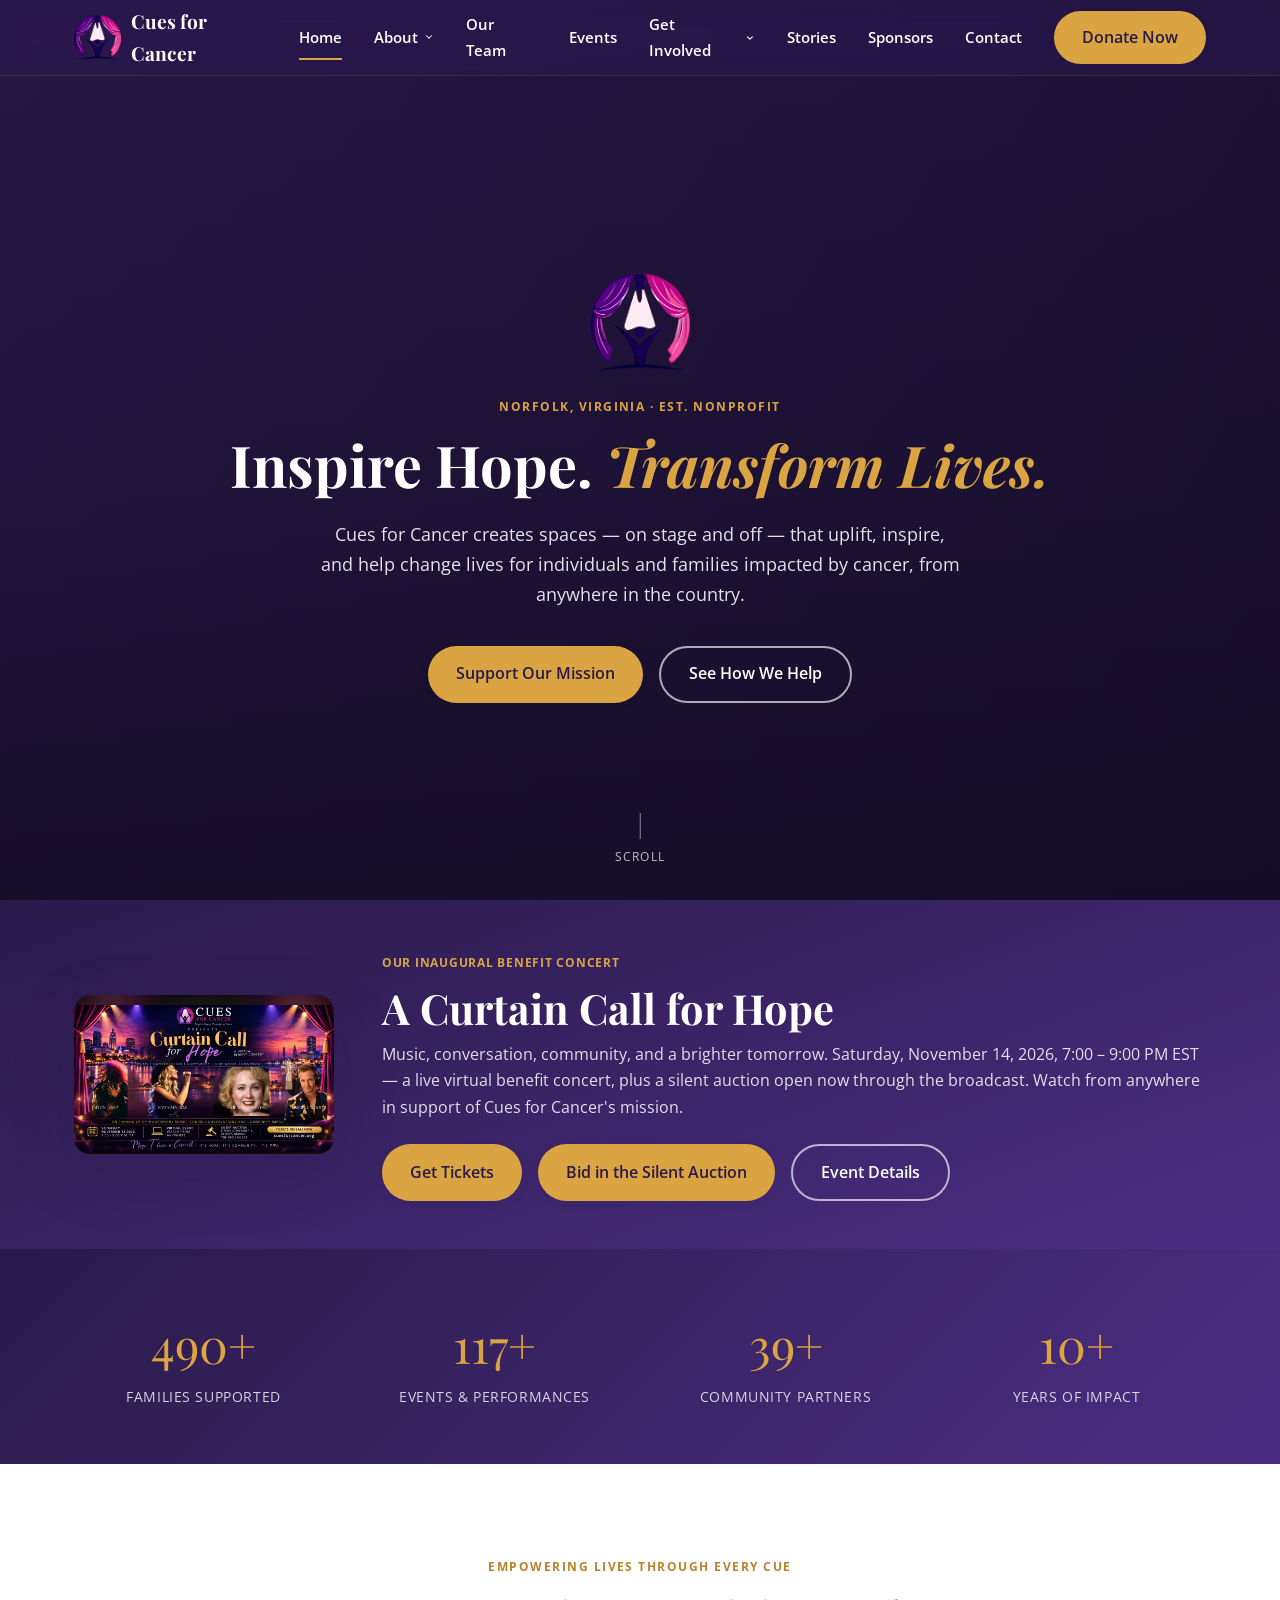
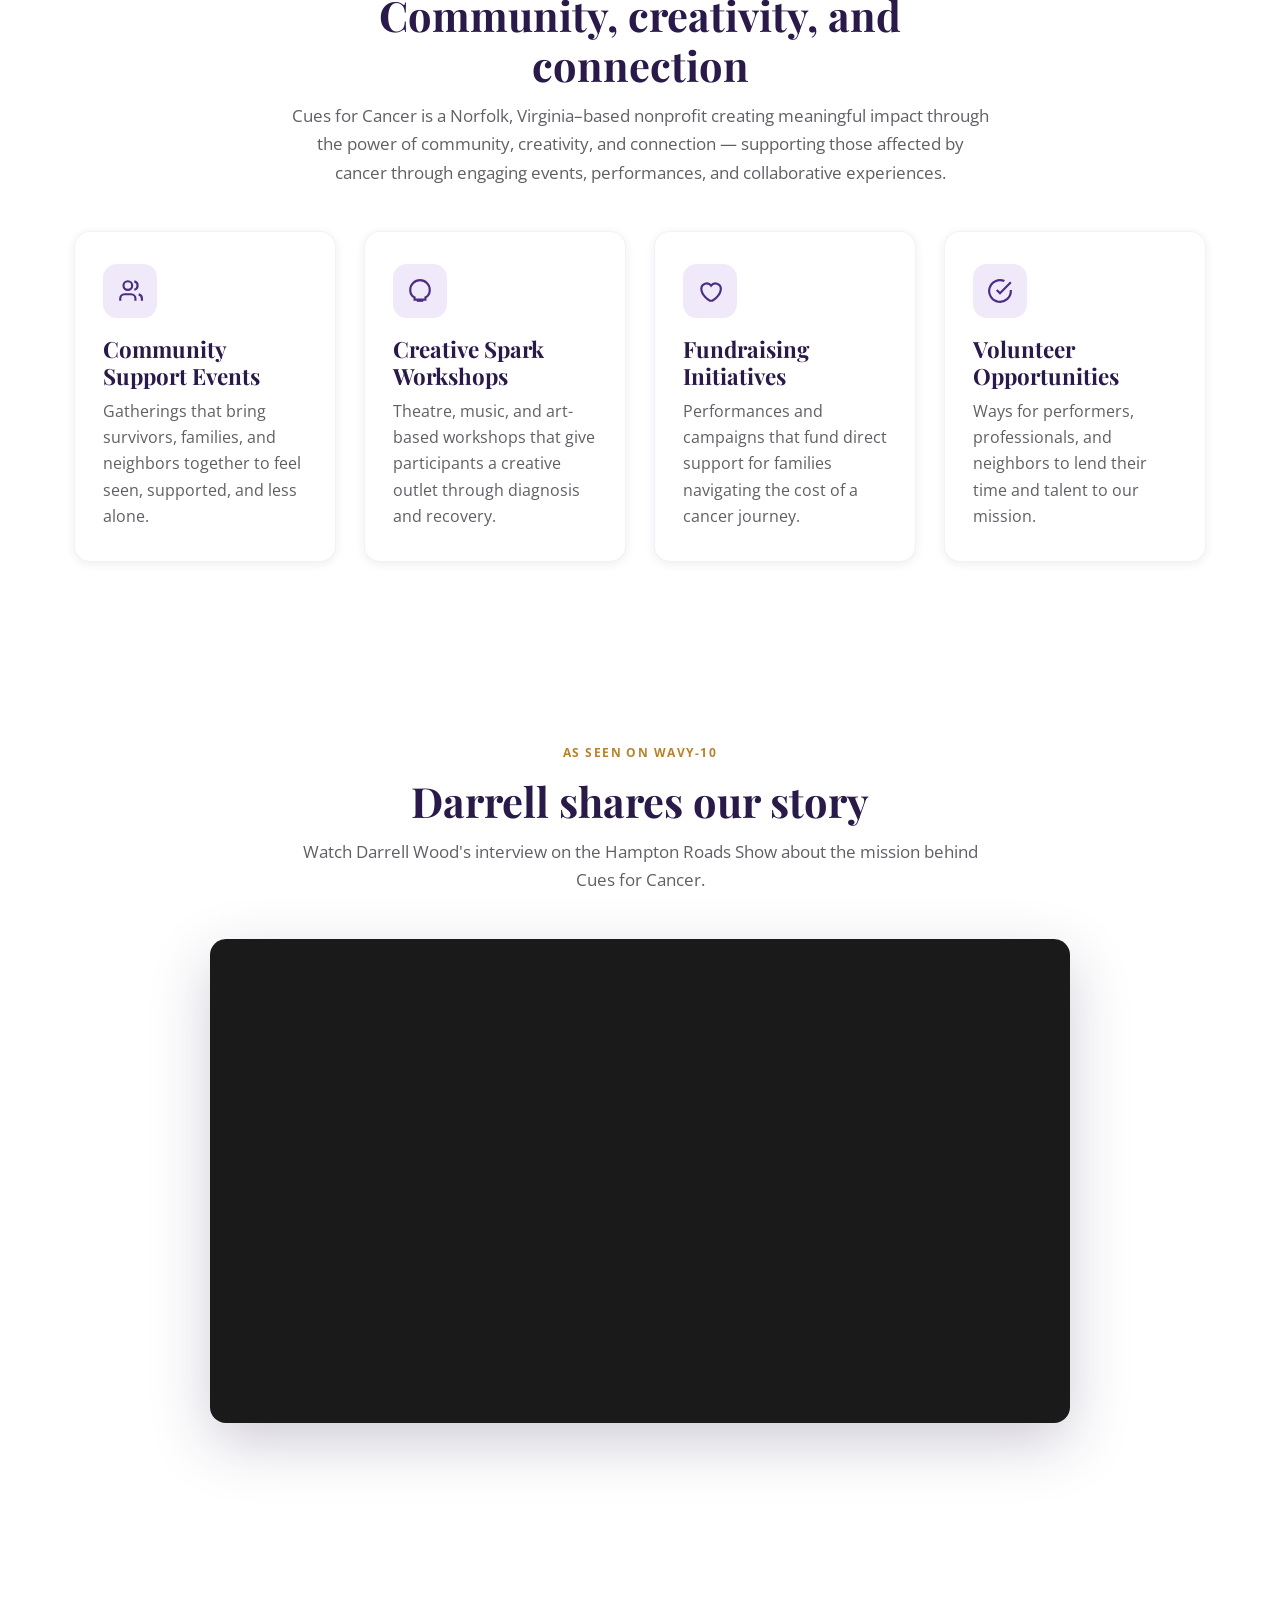
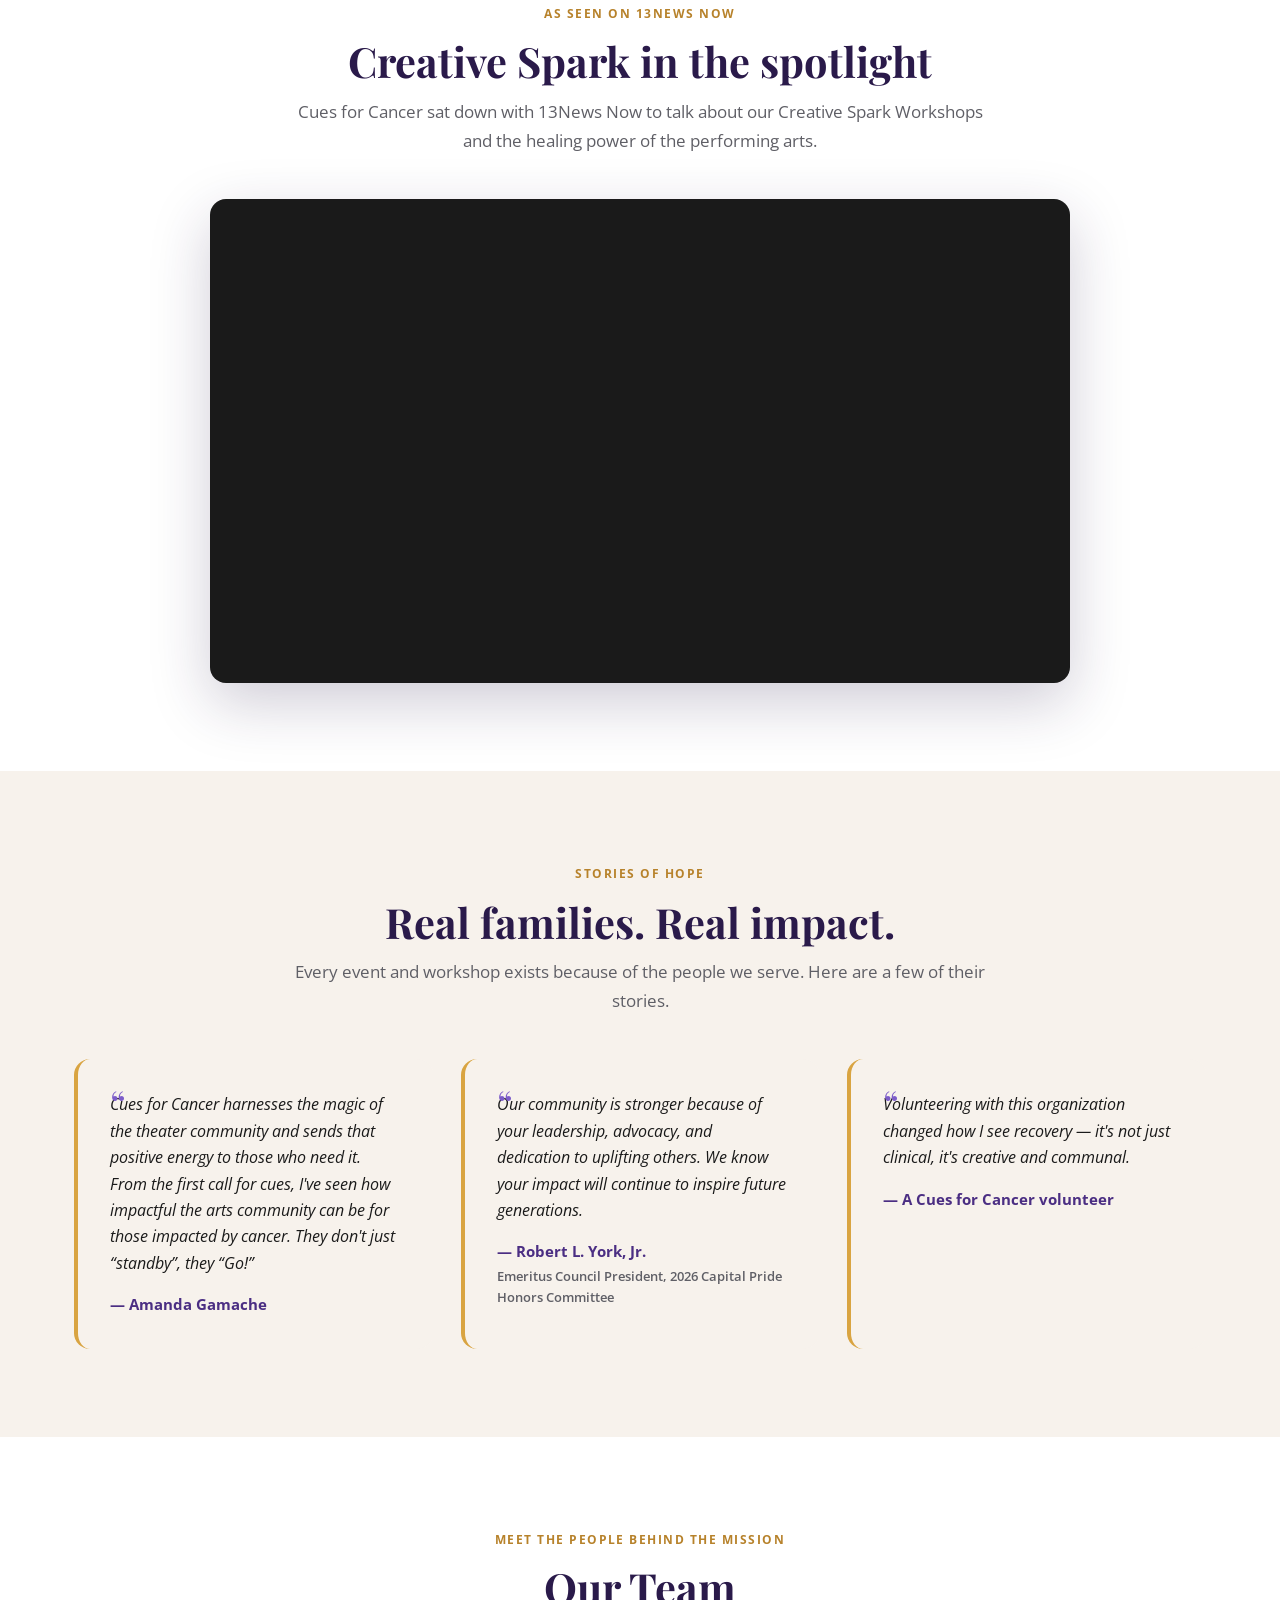
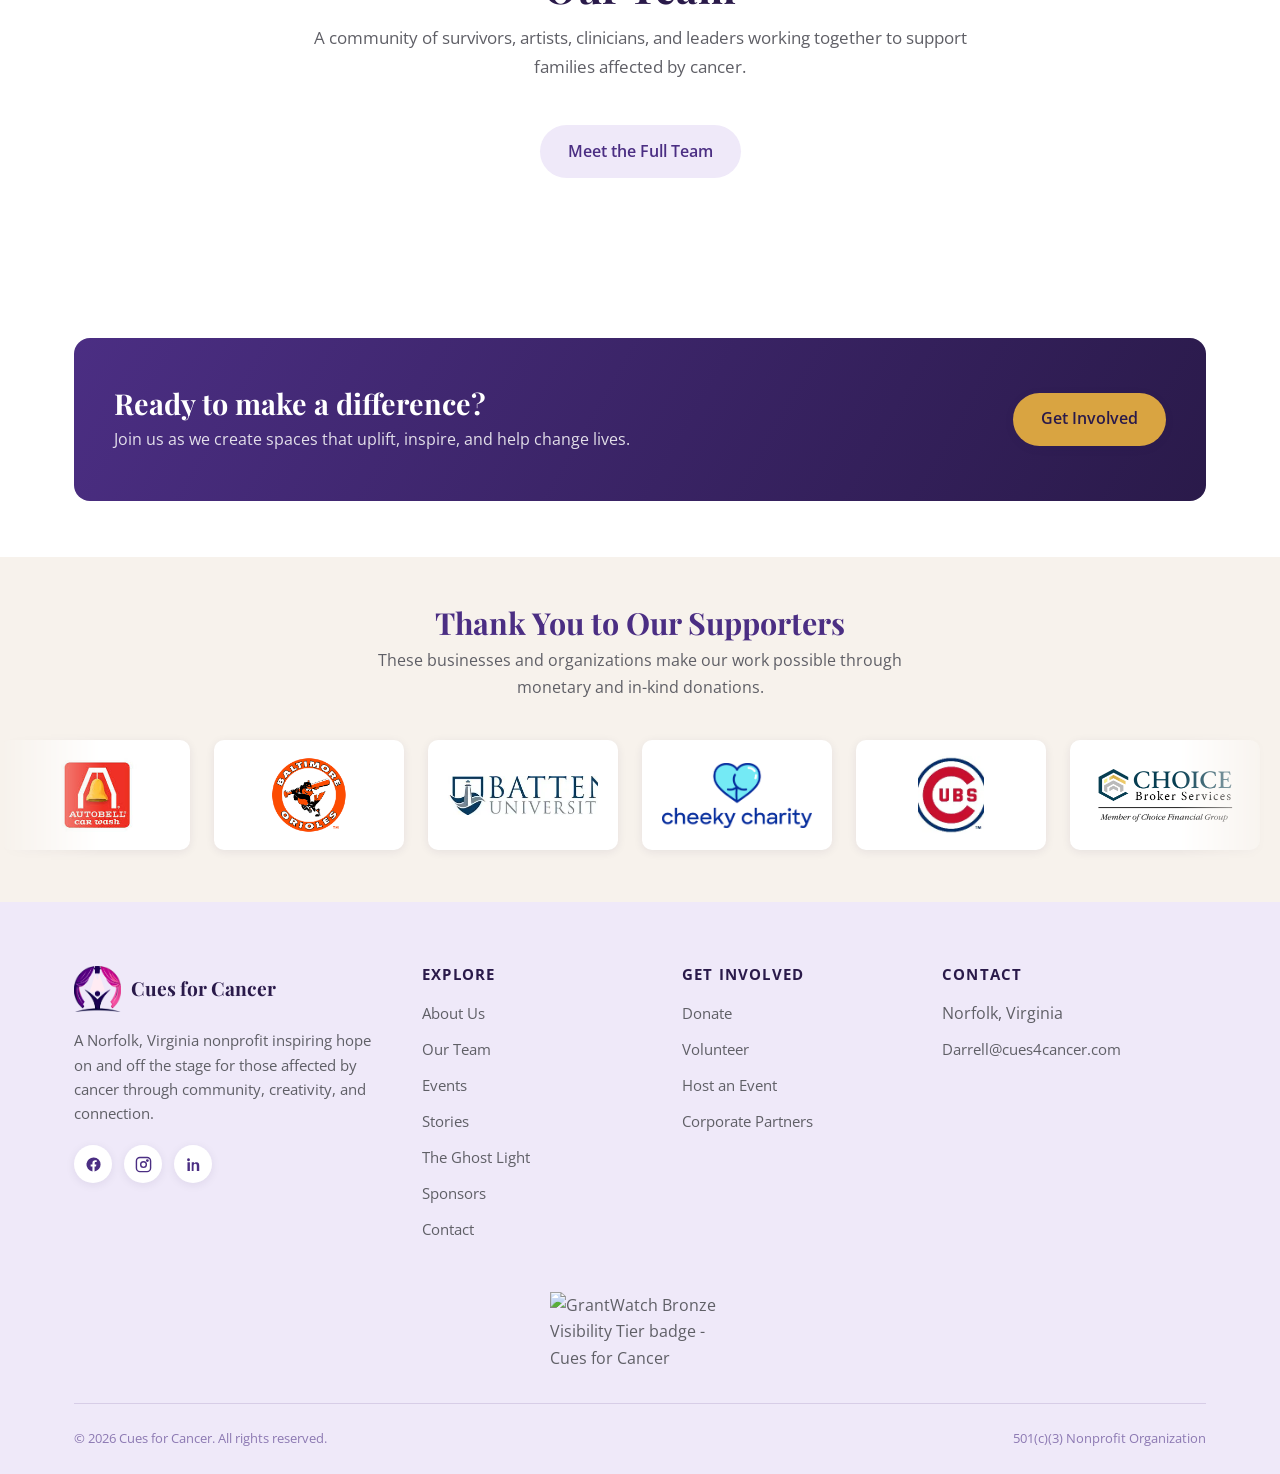
==== index.html @ 332c3aaf "Add /benefitconcert vanity URL for the Curtain Call for Hope concert Redirects cuesforcancer.org/ben" ====
<!DOCTYPE html>
<html lang="en">
<head>
<meta charset="UTF-8" />
<meta name="viewport" content="width=device-width, initial-scale=1.0" />
<meta name="description" content="Cues for Cancer is a Norfolk, Virginia nonprofit inspiring hope on and off the stage for those affected by cancer through community, creativity, and connection." />
<title>Cues for Cancer — Inspire Hope. Transform Lives.</title>
<link rel="icon" type="image/png" href="favicon.png" />
<link rel="stylesheet" href="style.css" />
<link rel="preconnect" href="https://fonts.googleapis.com" />
<link rel="preconnect" href="https://fonts.gstatic.com" crossorigin />
<link href="https://fonts.googleapis.com/css2?family=Open+Sans:wght@400;600;700&family=Playfair+Display:wght@600;700&display=swap" rel="stylesheet" />
<!-- Google tag (gtag.js) -->
<script async src="https://www.googletagmanager.com/gtag/js?id=G-JGRPEL0VJJ"></script>
<script>
  window.dataLayer = window.dataLayer || [];
  function gtag(){dataLayer.push(arguments);}
  gtag('js', new Date());

  gtag('config', 'G-JGRPEL0VJJ');
</script>
</head>
<body>

<!-- ===== Header / Nav ===== -->
<header class="site-header">
  <div class="nav-inner">
    <a href="index.html" class="brand">
      <img src="logo-icon.png" alt="Cues for Cancer logo" class="brand-mark" />
      <span class="brand-text">Cues for Cancer</span>
    </a>

    <nav class="nav-links" id="nav-links">
      <a href="index.html" class="nav-link is-active">Home</a>

      <div class="has-dropdown">
        <a href="about.html" class="nav-link">About
          <svg class="chevron" viewBox="0 0 24 24" fill="none" stroke="currentColor" stroke-width="2.5" stroke-linecap="round" stroke-linejoin="round"><path d="M6 9l6 6 6-6"/></svg>
        </a>
        <div class="dropdown">
          <a href="about.html#story"><strong>Our Story</strong><span>How Cues for Cancer began</span></a>
          <a href="about.html#programs"><strong>Mission &amp; Programs</strong><span>What we do and why</span></a>
          <a href="ghost-light.html"><strong>The Ghost Light</strong><span>A light for every name</span></a>
          <a href="about.html#faq"><strong>FAQ</strong><span>Common questions answered</span></a>
        </div>
      </div>

      <a href="team.html" class="nav-link">Our Team</a>
      <a href="events.html" class="nav-link">Events</a>

      <div class="has-dropdown">
        <a href="get-involved.html" class="nav-link">Get Involved
          <svg class="chevron" viewBox="0 0 24 24" fill="none" stroke="currentColor" stroke-width="2.5" stroke-linecap="round" stroke-linejoin="round"><path d="M6 9l6 6 6-6"/></svg>
        </a>
        <div class="dropdown">
          <a href="https://fundraising.fracturedatlas.org/cues-for-cancer-inspiring-hope-onstage-and-off" target="_blank" rel="noopener"><strong>Donate</strong><span>Fuel a program or event</span></a>
          <a href="get-involved.html#volunteer"><strong>Volunteer</strong><span>Share your time and talent</span></a>
          <a href="get-involved.html#events"><strong>Host an Event</strong><span>Bring Cues for Cancer to your stage</span></a>
          <a href="get-involved.html#partners"><strong>Corporate Partners</strong><span>Sponsor our mission</span></a>
        </div>
      </div>

      <a href="index.html#stories" class="nav-link">Stories</a>
      <a href="sponsors.html" class="nav-link">Sponsors</a>
      <a href="contact.html" class="nav-link">Contact</a>

      <div class="nav-cta">
        <a href="https://fundraising.fracturedatlas.org/cues-for-cancer-inspiring-hope-onstage-and-off" target="_blank" rel="noopener" class="btn btn-primary">Donate Now</a>
      </div>
    </nav>

    <button class="nav-toggle" id="nav-toggle" aria-label="Toggle menu" aria-expanded="false">
      <span></span><span></span><span></span>
    </button>
  </div>
</header>

<!-- ===== Hero video banner ===== -->
<section class="hero">
  <video class="hero-media" autoplay muted loop playsinline poster="hero-poster.jpg">
    <source src="hero.mp4" type="video/mp4" />
  </video>
  <div class="hero-overlay"></div>
  <div class="hero-content container">
    <img src="logo-icon.png" alt="Cues for Cancer logo" class="hero-logo" />
    <span class="eyebrow">Norfolk, Virginia · Est. Nonprofit</span>
    <h1>Inspire Hope. <em>Transform Lives.</em></h1>
    <p class="lede">Cues for Cancer creates spaces — on stage and off — that uplift, inspire, and help change lives for individuals and families impacted by cancer, from anywhere in the country.</p>
    <div class="hero-actions">
      <a href="https://fundraising.fracturedatlas.org/cues-for-cancer-inspiring-hope-onstage-and-off" target="_blank" rel="noopener" class="btn btn-primary">Support Our Mission</a>
      <a href="about.html#programs" class="btn btn-outline">See How We Help</a>
    </div>
  </div>
  <a href="#mission" class="hero-scroll" aria-label="Scroll to learn more">
    <span class="line"></span>
    Scroll
  </a>
</section>

<!-- ===== Featured event: A Curtain Call for Hope ===== -->
<section class="event-spotlight" id="benefit-concert">
  <div class="container">
    <div class="event-spotlight-inner reveal">
      <img src="curtain-call-for-hope-nov-2026.jpg" alt="A Curtain Call for Hope — Virtual Benefit Concert flyer" class="event-spotlight-img" />
      <div class="event-spotlight-body">
        <span class="event-spotlight-tag">Our Inaugural Benefit Concert</span>
        <h2>A Curtain Call for Hope</h2>
        <p class="event-spotlight-lede">Music, conversation, community, and a brighter tomorrow. Saturday, November 14, 2026, 7:00 – 9:00 PM EST — a live virtual benefit concert, plus a silent auction open now through the broadcast. Watch from anywhere in support of Cues for Cancer's mission.</p>
        <div class="event-spotlight-actions">
          <a href="https://www.zeffy.com/en-US/ticketing/curtain-call-for-hope-virtual-benefit-concert" target="_blank" rel="noopener" class="btn btn-primary">Get Tickets</a>
          <a href="https://www.zeffy.com/en-US/ticketing/cues-for-cancers-silent-auction-2" target="_blank" rel="noopener" class="btn btn-primary">Bid in the Silent Auction</a>
          <a href="events.html" class="btn btn-outline">Event Details</a>
        </div>
      </div>
    </div>
  </div>
</section>

<!-- ===== Impact stats ===== -->
<section class="section section--purple section--tight">
  <div class="container">
    <div class="stats">
      <div class="reveal">
        <div class="stat-num"><span data-count="500" data-suffix="+">0</span></div>
        <div class="stat-label">Families Supported</div>
      </div>
      <div class="reveal">
        <div class="stat-num"><span data-count="120" data-suffix="+">0</span></div>
        <div class="stat-label">Events &amp; Performances</div>
      </div>
      <div class="reveal">
        <div class="stat-num"><span data-count="40" data-suffix="+">0</span></div>
        <div class="stat-label">Community Partners</div>
      </div>
      <div class="reveal">
        <div class="stat-num"><span data-count="10" data-suffix="+">0</span></div>
        <div class="stat-label">Years of Impact</div>
      </div>
    </div>
  </div>
</section>

<!-- ===== Mission ===== -->
<section class="section" id="mission">
  <div class="container">
    <div class="section-head reveal">
      <span class="eyebrow">Empowering Lives Through Every Cue</span>
      <h2>Community, creativity, and connection</h2>
      <p>Cues for Cancer is a Norfolk, Virginia–based nonprofit creating meaningful impact through the power of community, creativity, and connection — supporting those affected by cancer through engaging events, performances, and collaborative experiences.</p>
    </div>

    <div class="grid grid--4">
      <div class="card reveal">
        <div class="card-icon">
          <svg viewBox="0 0 24 24" fill="none" stroke="currentColor" stroke-width="2"><path d="M17 21v-2a4 4 0 0 0-4-4H7a4 4 0 0 0-4 4v2"/><circle cx="10" cy="7" r="4"/><path d="M23 21v-2a4 4 0 0 0-3-3.87M16 3.13a4 4 0 0 1 0 7.75"/></svg>
        </div>
        <h3>Community Support Events</h3>
        <p>Gatherings that bring survivors, families, and neighbors together to feel seen, supported, and less alone.</p>
      </div>
      <div class="card reveal">
        <div class="card-icon">
          <svg viewBox="0 0 24 24" fill="none" stroke="currentColor" stroke-width="2"><path d="M12 2a9 9 0 0 0-9 9c0 3.5 2 6 4 7v2h10v-2c2-1 4-3.5 4-7a9 9 0 0 0-9-9z"/><path d="M9 21h6"/></svg>
        </div>
        <h3>Creative Spark Workshops</h3>
        <p>Theatre, music, and art-based workshops that give participants a creative outlet through diagnosis and recovery.</p>
      </div>
      <div class="card reveal">
        <div class="card-icon">
          <svg viewBox="0 0 24 24" fill="none" stroke="currentColor" stroke-width="2"><path d="M12 21s-8-4.5-8-11a5 5 0 0 1 9-3 5 5 0 0 1 9 3c0 6.5-8 11-8 11z"/></svg>
        </div>
        <h3>Fundraising Initiatives</h3>
        <p>Performances and campaigns that fund direct support for families navigating the cost of a cancer journey.</p>
      </div>
      <div class="card reveal">
        <div class="card-icon">
          <svg viewBox="0 0 24 24" fill="none" stroke="currentColor" stroke-width="2"><path d="M22 11.08V12a10 10 0 1 1-5.93-9.14"/><path d="M22 4L12 14.01l-3-3"/></svg>
        </div>
        <h3>Volunteer Opportunities</h3>
        <p>Ways for performers, professionals, and neighbors to lend their time and talent to our mission.</p>
      </div>
    </div>
  </div>
</section>

<!-- ===== As Seen On WAVY-10 ===== -->
<section class="section">
  <div class="container">
    <div class="section-head reveal">
      <span class="eyebrow">As Seen On WAVY-10</span>
      <h2>Darrell shares our story</h2>
      <p>Watch Darrell Wood's interview on the Hampton Roads Show about the mission behind Cues for Cancer.</p>
    </div>
    <div class="video-embed reveal">
      <iframe id="nxs-video-iframe-11" frameborder="0" allowfullscreen loading="lazy" style="width: 100%; height: auto; aspect-ratio: 16/9;" src="https://redir1.wavy.com/nxs-video/vid-anvato-11959937/embed/?autoplay=1&injected_via=embed&post_id=3183199" rel="nofollow" width="640" height="320"></iframe>
    </div>
  </div>
</section>

<!-- ===== As Seen On 13News Now ===== -->
<section class="section">
  <div class="container">
    <div class="section-head reveal">
      <span class="eyebrow">As Seen On 13News Now</span>
      <h2>Creative Spark in the spotlight</h2>
      <p>Cues for Cancer sat down with 13News Now to talk about our Creative Spark Workshops and the healing power of the performing arts.</p>
    </div>
    <div class="video-embed reveal">
      <iframe src="https://www.13newsnow.com/embeds/video/responsive/291-156d6e36-8e7b-4b9c-9e44-26fb1f36f384/iframe" title="Cues for Cancer on 13News Now: Creative Spark Workshops" allowfullscreen loading="lazy" style="width: 100%; height: auto; aspect-ratio: 16/9;" width="640" height="360"></iframe>
    </div>
  </div>
</section>


<!-- ===== Stories ===== -->
<section class="section section--cream" id="stories">
  <div class="container">
    <div class="section-head reveal">
      <span class="eyebrow">Stories of Hope</span>
      <h2>Real families. Real impact.</h2>
      <p>Every event and workshop exists because of the people we serve. Here are a few of their stories.</p>
    </div>
    <div class="grid grid--3">
      <div class="story-card reveal">
        <div class="story-quote">&ldquo;</div>
        <p>Cues for Cancer harnesses the magic of the theater community and sends that positive energy to those who need it. From the first call for cues, I've seen how impactful the arts community can be for those impacted by cancer. They don't just &ldquo;standby&rdquo;, they &ldquo;Go!&rdquo;</p>
        <div class="story-author">— Amanda Gamache</div>
      </div>
      <div class="story-card reveal">
        <div class="story-quote">&ldquo;</div>
        <p>Our community is stronger because of your leadership, advocacy, and dedication to uplifting others. We know your impact will continue to inspire future generations.</p>
        <div class="story-author">— Robert L. York, Jr.
          <span class="story-author-title">Emeritus Council President, 2026 Capital Pride Honors Committee</span>
        </div>
      </div>
      <div class="story-card reveal">
        <div class="story-quote">&ldquo;</div>
        <p>Volunteering with this organization changed how I see recovery — it's not just clinical, it's creative and communal.</p>
        <div class="story-author">— A Cues for Cancer volunteer</div>
      </div>
    </div>

    <div id="honoree-section">
      <div class="section-head reveal" style="margin-top:3.5rem;">
        <span class="eyebrow">#CuesFor</span>
        <h2>Honoring Those Who Inspired a Cue</h2>
        <p>Tap a name to read their story and the cues theaters across the community have named in their honor.</p>
      </div>
      <div class="honoree-grid reveal" id="honoree-grid">
        <p style="grid-column:1/-1;text-align:center;color:var(--gray-700);">Loading…</p>
      </div>
    </div>
  </div>
</section>

<!-- ===== Team preview ===== -->
<section class="section">
  <div class="container">
    <div class="section-head reveal">
      <span class="eyebrow">Meet the People Behind the Mission</span>
      <h2>Our Team</h2>
      <p>A community of survivors, artists, clinicians, and leaders working together to support families affected by cancer.</p>
    </div>
    <div class="hero-actions" style="margin-bottom:1rem;">
      <a href="team.html" class="btn btn-ghost">Meet the Full Team</a>
    </div>
  </div>
</section>

<!-- ===== CTA banner ===== -->
<section class="section section--tight">
  <div class="container">
    <div class="cta-banner reveal">
      <div>
        <h2>Ready to make a difference?</h2>
        <p>Join us as we create spaces that uplift, inspire, and help change lives.</p>
      </div>
      <a href="get-involved.html" class="btn btn-primary">Get Involved</a>
    </div>
  </div>
</section>

<!-- ===== Footer ===== -->
<footer class="site-footer">
  <div class="container">
    <div class="footer-grid">
      <div class="footer-brand">
        <span class="brand"><img src="logo-icon.png" alt="Cues for Cancer logo" class="brand-mark" /><span class="brand-text">Cues for Cancer</span></span>
        <p class="footer-desc">A Norfolk, Virginia nonprofit inspiring hope on and off the stage for those affected by cancer through community, creativity, and connection.</p>
        <div class="social-row">
          <a href="https://www.facebook.com/share/g/1FNCP6JNWV/?mibextid=wwXIfr" target="_blank" rel="noopener" aria-label="Facebook"><svg viewBox="0 0 24 24" fill="currentColor"><path d="M22 12a10 10 0 1 0-11.5 9.9v-7H8v-2.9h2.5V9.8c0-2.5 1.5-3.9 3.8-3.9 1.1 0 2.2.2 2.2.2v2.4h-1.2c-1.2 0-1.6.8-1.6 1.6v1.9H16l-.4 2.9h-2.1v7A10 10 0 0 0 22 12z"/></svg></a>
          <a href="https://www.instagram.com/cues.for.cancer?igsh=cW1pazM3dW5zMWZ4&utm_source=qr" target="_blank" rel="noopener" aria-label="Instagram"><svg viewBox="0 0 24 24" fill="none" stroke="currentColor" stroke-width="2"><rect x="2" y="2" width="20" height="20" rx="5"/><circle cx="12" cy="12" r="4"/><circle cx="17.5" cy="6.5" r="1"/></svg></a>
          <a href="https://www.linkedin.com/company/cuesforcancer/" target="_blank" rel="noopener" aria-label="LinkedIn"><svg viewBox="0 0 24 24" fill="currentColor"><path d="M6.94 5A2 2 0 1 1 3 5a2 2 0 0 1 3.94 0zM3.5 8.75h3.4V21H3.5V8.75zM9.5 8.75h3.26v1.68h.05c.45-.86 1.56-1.77 3.22-1.77 3.44 0 4.07 2.27 4.07 5.22V21h-3.4v-6.42c0-1.53-.03-3.5-2.13-3.5-2.14 0-2.47 1.67-2.47 3.39V21H9.5V8.75z"/></svg></a>
        </div>
      </div>
      <div>
        <h4>Explore</h4>
        <ul>
          <li><a href="about.html">About Us</a></li>
          <li><a href="team.html">Our Team</a></li>

          <li><a href="events.html">Events</a></li>
          <li><a href="index.html#stories">Stories</a></li>
          <li><a href="ghost-light.html">The Ghost Light</a></li>
          <li><a href="sponsors.html">Sponsors</a></li>
          <li><a href="contact.html">Contact</a></li>
        </ul>
      </div>
      <div>
        <h4>Get Involved</h4>
        <ul>
          <li><a href="https://fundraising.fracturedatlas.org/cues-for-cancer-inspiring-hope-onstage-and-off" target="_blank" rel="noopener">Donate</a></li>
          <li><a href="get-involved.html#volunteer">Volunteer</a></li>
          <li><a href="get-involved.html#events">Host an Event</a></li>
          <li><a href="get-involved.html#partners">Corporate Partners</a></li>
        </ul>
      </div>
      <div>
        <h4>Contact</h4>
        <ul>
          <li>Norfolk, Virginia</li>
          <li><a href="mailto:Darrell@cues4cancer.com">Darrell@cues4cancer.com</a></li>
        </ul>
      </div>
    </div>
    <div class="footer-badges">
      <a href="https://www.grantwatch.com/foundation/2436597/" target="_blank" rel="noopener" data-grantwatch-badge="2436597"><img src="https://www.grantwatch.com/badge.php?tier=bronze&unique_id=2436597" alt="GrantWatch Bronze Visibility Tier badge - Cues for Cancer" width="180" style="max-width:100%;height:auto;border:0;"></a>
    </div>
    <div class="footer-bottom">
      <span>&copy; 2026 Cues for Cancer. All rights reserved.</span>
      <span>501(c)(3) Nonprofit Organization</span>
    </div>
  </div>
</footer>

<!-- ===== Newsletter popup ===== -->
<div class="popup" id="popup" role="dialog" aria-modal="true" aria-labelledby="popup-title">
  <div class="popup-content">
    <button id="popup-close" aria-label="Close">
      <svg viewBox="0 0 24 24" width="18" height="18" fill="none" stroke="currentColor" stroke-width="2"><path d="M18 6L6 18M6 6l12 12"/></svg>
    </button>
    <div class="card-icon" style="margin:0 auto 1rem;">
      <svg viewBox="0 0 24 24" fill="none" stroke="currentColor" stroke-width="2"><path d="M4 4h16v16H4z"/><path d="M22 6l-10 7L2 6"/></svg>
    </div>
    <h3 id="popup-title">Stay in the loop</h3>
    <p style="margin:.5rem 0 1.25rem;">Join our mailing list for stories, upcoming events, and ways to help.</p>
    <form id="popup-form">
      <input type="email" id="popup-email" placeholder="Enter your email" required />
      <button type="submit" class="btn btn-primary btn-block">Subscribe</button>
    </form>
  </div>
</div>

<script src="main.js"></script>
</body>
</html>
---- style.css ----
/* ==========================================================================
   Cues for Cancer Inc. — Modern site stylesheet
   ========================================================================== */

/* --- Reset --- */
*, *::before, *::after { box-sizing: border-box; margin: 0; padding: 0; }
html { scroll-behavior: smooth; }
img, video { max-width: 100%; display: block; }
button { font: inherit; cursor: pointer; border: none; background: none; }
a { color: inherit; text-decoration: none; }
ul { list-style: none; }

/* --- Design tokens --- */
:root {
  --purple-900: #2a1a4a;
  --purple-700: #4B2E83;
  --purple-500: #7c5cc9;
  --purple-100: #efe9f9;
  --gold: #d9a441;
  --gold-dark: #b7822b;
  --cream: #f7f2ec;
  --white: #ffffff;
  --ink: #1a1a1a;
  --gray-700: #5f5f66;
  --gray-300: #d8d5df;
  --shadow-sm: 0 2px 10px rgba(42, 26, 74, 0.08);
  --shadow-md: 0 10px 30px rgba(42, 26, 74, 0.14);
  --shadow-lg: 0 20px 60px rgba(42, 26, 74, 0.22);
  --radius: 16px;
  --radius-sm: 10px;
  --container: 1180px;
  --nav-h: 76px;
  --ff-head: 'Playfair Display', serif;
  --ff-body: 'Open Sans', sans-serif;
  --ease: cubic-bezier(.4, 0, .2, 1);
}

body {
  font-family: var(--ff-body);
  color: var(--ink);
  background: var(--white);
  line-height: 1.65;
  -webkit-font-smoothing: antialiased;
}

h1, h2, h3, h4 { font-family: var(--ff-head); color: var(--purple-900); line-height: 1.2; }
h1 { font-size: clamp(2.4rem, 5vw, 3.6rem); }
h2 { font-size: clamp(1.9rem, 3.6vw, 2.6rem); }
h3 { font-size: 1.4rem; }
p { color: var(--gray-700); }

.container { max-width: var(--container); margin-inline: auto; padding-inline: 1.5rem; }
.section { padding: 5.5rem 0; }
.section--tight { padding: 3.5rem 0; }
.section--cream { background: var(--cream); }
.section--purple {
  background: linear-gradient(135deg, var(--purple-900), var(--purple-700));
  color: var(--white);
}
.section--purple h2, .section--purple h3, .section--purple p { color: var(--white); }

.eyebrow {
  display: inline-block;
  font-family: var(--ff-body);
  font-weight: 700;
  letter-spacing: .12em;
  text-transform: uppercase;
  font-size: .78rem;
  color: var(--gold-dark);
  margin-bottom: .75rem;
}
.section--purple .eyebrow { color: var(--gold); }

.section-head { max-width: 700px; margin: 0 auto 2.75rem; text-align: center; }
.section-head p { margin-top: .75rem; font-size: 1.08rem; }

/* --- Buttons --- */
.btn {
  display: inline-flex;
  align-items: center;
  gap: .5rem;
  padding: .85rem 1.75rem;
  border-radius: 999px;
  font-weight: 600;
  font-size: .98rem;
  transition: transform .25s var(--ease), box-shadow .25s var(--ease), background .25s var(--ease);
  white-space: nowrap;
}
.btn:hover { transform: translateY(-2px); }
.btn:active { transform: translateY(0); }
.btn-primary { background: var(--gold); color: var(--purple-900); box-shadow: var(--shadow-sm); }
.btn-primary:hover { background: var(--gold-dark); box-shadow: var(--shadow-md); }
.btn-outline { background: transparent; color: var(--white); border: 2px solid rgba(255,255,255,.65); }
.btn-outline:hover { background: rgba(255,255,255,.12); border-color: var(--white); }
.btn-ghost { background: var(--purple-100); color: var(--purple-700); }
.btn-ghost:hover { background: var(--purple-700); color: var(--white); }
.btn-block { width: 100%; justify-content: center; }

/* ==========================================================================
   Navigation
   ========================================================================== */
.site-header {
  position: fixed;
  inset: 0 0 auto 0;
  z-index: 1000;
  height: var(--nav-h);
  display: flex;
  align-items: center;
  background: rgba(42, 26, 74, .55);
  backdrop-filter: blur(14px) saturate(140%);
  -webkit-backdrop-filter: blur(14px) saturate(140%);
  border-bottom: 1px solid rgba(255,255,255,.08);
  transition: background .3s var(--ease), box-shadow .3s var(--ease);
}
.site-header.is-scrolled {
  background: rgba(255,255,255,.92);
  box-shadow: var(--shadow-sm);
  border-bottom-color: transparent;
}
.site-header.is-scrolled .brand-text,
.site-header.is-scrolled .nav-link { color: var(--purple-900); }

.nav-inner {
  width: 100%;
  max-width: var(--container);
  margin-inline: auto;
  padding-inline: 1.5rem;
  display: flex;
  align-items: center;
  justify-content: space-between;
  gap: 1.5rem;
}

.brand { display: flex; align-items: center; gap: .65rem; font-weight: 700; }
.brand-mark {
  height: 46px; width: auto;
  flex-shrink: 0;
  object-fit: contain;
}
.brand-text { color: var(--white); font-family: var(--ff-head); font-size: 1.2rem; transition: color .3s var(--ease); }

.nav-links {
  display: flex;
  align-items: center;
  gap: 2rem;
}
.nav-link {
  color: var(--white);
  font-weight: 600;
  font-size: .95rem;
  padding: .5rem 0;
  position: relative;
  transition: color .3s var(--ease);
  display: inline-flex;
  align-items: center;
  gap: .35rem;
}
.nav-link::after {
  content: '';
  position: absolute;
  left: 0; bottom: -2px;
  width: 0; height: 2px;
  background: var(--gold);
  transition: width .25s var(--ease);
}
.nav-link:hover::after, .nav-link.is-active::after { width: 100%; }
.nav-link .chevron { width: 10px; height: 10px; transition: transform .25s var(--ease); }

.has-dropdown { position: relative; }
.dropdown {
  position: absolute;
  top: calc(100% + 14px);
  left: 50%;
  transform: translateX(-50%) translateY(8px);
  min-width: 240px;
  background: var(--white);
  border-radius: var(--radius-sm);
  box-shadow: var(--shadow-lg);
  padding: .6rem;
  opacity: 0;
  visibility: hidden;
  transition: opacity .22s var(--ease), transform .22s var(--ease), visibility .22s;
  z-index: 50;
}
.has-dropdown:hover .dropdown,
.has-dropdown:focus-within .dropdown {
  opacity: 1;
  visibility: visible;
  transform: translateX(-50%) translateY(0);
}
.has-dropdown:hover .chevron,
.has-dropdown:focus-within .chevron { transform: rotate(180deg); }
.dropdown::before {
  content: '';
  position: absolute;
  top: -6px; left: 50%;
  width: 12px; height: 12px;
  background: var(--white);
  transform: translateX(-50%) rotate(45deg);
  border-radius: 2px;
}
.dropdown a {
  display: flex;
  flex-direction: column;
  gap: .1rem;
  padding: .65rem .85rem;
  border-radius: 8px;
  color: var(--ink);
  transition: background .2s var(--ease);
}
.dropdown a:hover { background: var(--purple-100); }
.dropdown a strong { font-size: .92rem; color: var(--purple-700); }
.dropdown a span { font-size: .8rem; color: var(--gray-700); }

.nav-cta { flex-shrink: 0; }
.nav-toggle {
  display: none;
  flex-direction: column;
  gap: 5px;
  width: 30px;
  height: 22px;
  justify-content: center;
  z-index: 1100;
}
.nav-toggle span {
  height: 2px; width: 100%;
  background: var(--white);
  border-radius: 2px;
  transition: transform .3s var(--ease), opacity .3s var(--ease), background .3s var(--ease);
}
.site-header.is-scrolled .nav-toggle span { background: var(--purple-900); }
.nav-toggle.is-open span:nth-child(1) { transform: translateY(7px) rotate(45deg); }
.nav-toggle.is-open span:nth-child(2) { opacity: 0; }
.nav-toggle.is-open span:nth-child(3) { transform: translateY(-7px) rotate(-45deg); }

@media (max-width: 900px) {
  .nav-toggle { display: flex; }
  .nav-links {
    position: fixed;
    inset: 0 0 0 auto;
    width: min(340px, 82vw);
    height: 100vh;
    background: var(--purple-900);
    flex-direction: column;
    align-items: flex-start;
    justify-content: flex-start;
    padding: 6.5rem 1.75rem 2rem;
    gap: 0;
    transform: translateX(100%);
    transition: transform .35s var(--ease);
    overflow-y: auto;
  }
  .nav-links.is-open { transform: translateX(0); }
  .nav-links .nav-link { width: 100%; padding: .9rem 0; border-bottom: 1px solid rgba(255,255,255,.1); color: var(--white) !important; }
  .site-header.is-scrolled .nav-links .nav-link { color: var(--white) !important; }
  .has-dropdown { width: 100%; background: var(--purple-900); }
  .dropdown {
    position: static;
    transform: none;
    opacity: 1;
    visibility: visible;
    max-height: 0;
    overflow: hidden;
    box-shadow: none;
    background: rgba(0, 0, 0, .2);
    border-radius: var(--radius-sm);
    padding: 0;
    width: 100%;
    transition: max-height .3s var(--ease), padding .3s var(--ease);
  }
  .dropdown::before { display: none; }
  .has-dropdown.is-open .dropdown { max-height: 400px; padding: .5rem .75rem .75rem; margin-bottom: .5rem; }
  .dropdown a strong, .dropdown a span { color: var(--white); }
  .dropdown a:hover { background: rgba(255,255,255,.08); }
  /* Desktop's hover/focus-within rules are more specific than the reset above,
     so tapping a link (which focuses it) would otherwise re-apply the
     absolute-dropdown transform here too — pin it back down on mobile. */
  .has-dropdown:hover .dropdown,
  .has-dropdown:focus-within .dropdown { transform: none; }
  .nav-cta { width: 100%; margin-top: 1.25rem; }
  .nav-cta .btn { width: 100%; justify-content: center; }
}

/* ==========================================================================
   Hero / video banner
   ========================================================================== */
.hero {
  position: relative;
  min-height: 100vh;
  display: flex;
  align-items: center;
  overflow: hidden;
  background: var(--purple-900);
}
.hero-media {
  position: absolute;
  inset: 0;
  width: 100%; height: 100%;
  object-fit: cover;
  z-index: 0;
}
.hero-overlay {
  position: absolute;
  inset: 0;
  background:
    linear-gradient(180deg, rgba(20,12,38,.55) 0%, rgba(20,12,38,.65) 55%, rgba(20,12,38,.92) 100%),
    linear-gradient(120deg, rgba(75,46,131,.55), rgba(0,0,0,.25));
  z-index: 1;
}
.hero-content {
  position: relative;
  z-index: 2;
  width: 100%;
  padding-top: var(--nav-h);
  text-align: center;
  color: var(--white);
}
.hero-logo { width: 100px; height: auto; margin: 0 auto 1.25rem; }
.hero-content .eyebrow { color: var(--gold); }
.hero-content h1 { color: var(--white); max-width: 900px; margin: 0 auto; }
.hero-content h1 em { font-style: italic; color: var(--gold); }
.hero-content .lede {
  max-width: 640px;
  margin: 1.25rem auto 2.25rem;
  font-size: 1.15rem;
  color: rgba(255,255,255,.88);
}
.hero-actions { display: flex; gap: 1rem; justify-content: center; flex-wrap: wrap; }
.hero-scroll {
  position: absolute;
  bottom: 2rem; left: 50%;
  transform: translateX(-50%);
  z-index: 2;
  color: rgba(255,255,255,.75);
  display: flex; flex-direction: column; align-items: center; gap: .5rem;
  font-size: .78rem;
  letter-spacing: .1em;
  text-transform: uppercase;
  animation: bob 2.4s ease-in-out infinite;
}
.hero-scroll .line { width: 1px; height: 26px; background: rgba(255,255,255,.5); }
@keyframes bob { 0%,100% { transform: translate(-50%, 0); } 50% { transform: translate(-50%, 8px); } }

.hero--sub {
  min-height: 46vh;
  align-items: flex-end;
  padding-bottom: 3rem;
}
.hero--sub .hero-content { text-align: left; padding-top: calc(var(--nav-h) + 2rem); }
.hero--sub h1 { margin: 0; max-width: 700px; }
.breadcrumb { display: flex; gap: .5rem; align-items: center; color: rgba(255,255,255,.75); font-size: .85rem; margin-bottom: .75rem; }
.breadcrumb span { color: var(--gold); }

/* ==========================================================================
   Stats strip
   ========================================================================== */
.stats {
  display: grid;
  grid-template-columns: repeat(2, 1fr);
  gap: 2rem;
  text-align: center;
}
.stat-num {
  font-family: var(--ff-head);
  font-size: clamp(2.2rem, 4vw, 3rem);
  color: var(--gold);
}
.stat-label { font-size: .9rem; letter-spacing: .04em; text-transform: uppercase; color: rgba(255,255,255,.8); }
@media (min-width: 700px) { .stats { grid-template-columns: repeat(4, 1fr); } }

/* ==========================================================================
   Cards: programs / stories
   ========================================================================== */
.grid {
  display: grid;
  gap: 1.75rem;
  grid-template-columns: 1fr;
}
@media (min-width: 640px) { .grid--2 { grid-template-columns: repeat(2, 1fr); } }
@media (min-width: 900px) {
  .grid--3 { grid-template-columns: repeat(3, 1fr); }
  .grid--4 { grid-template-columns: repeat(4, 1fr); }
}

.card {
  background: var(--white);
  border-radius: var(--radius);
  padding: 2rem 1.75rem;
  box-shadow: var(--shadow-sm);
  transition: transform .3s var(--ease), box-shadow .3s var(--ease);
  border: 1px solid rgba(75,46,131,.06);
}
.card:hover { transform: translateY(-6px); box-shadow: var(--shadow-md); }
.card-icon {
  width: 54px; height: 54px;
  border-radius: 14px;
  background: var(--purple-100);
  color: var(--purple-700);
  display: flex; align-items: center; justify-content: center;
  margin-bottom: 1.1rem;
}
.card-icon svg { width: 26px; height: 26px; }
.card h3 { margin-bottom: .5rem; }

.story-card {
  background: var(--cream);
  border-radius: var(--radius);
  padding: 2rem;
  border-left: 4px solid var(--gold);
  position: relative;
}
.story-quote { font-size: 2.4rem; font-family: var(--ff-head); color: var(--purple-500); line-height: 0; position: relative; top: 12px; }
.story-card p { color: var(--ink); font-style: italic; margin-bottom: 1rem; }
.story-author { font-weight: 700; color: var(--purple-700); font-style: normal; font-size: .92rem; }
.story-author-title { display: block; font-weight: 600; color: var(--gray-700); font-style: normal; font-size: .8rem; margin-top: .15rem; }

/* ==========================================================================
   Team
   ========================================================================== */
.team-grid {
  display: grid;
  gap: 1.75rem;
  grid-template-columns: 1fr;
}
@media (min-width: 640px) { .team-grid { grid-template-columns: repeat(2, 1fr); } }
@media (min-width: 1000px) { .team-grid { grid-template-columns: repeat(3, 1fr); } }

.team-card {
  background: var(--white);
  border-radius: var(--radius);
  box-shadow: var(--shadow-sm);
  overflow: hidden;
  transition: box-shadow .3s var(--ease);
}
.team-card:hover { box-shadow: var(--shadow-md); }

.team-summary {
  display: flex;
  align-items: center;
  gap: 1.1rem;
  width: 100%;
  padding: 1.35rem 1.5rem;
  text-align: left;
}
.team-photo {
  width: 68px; height: 68px;
  border-radius: 50%;
  object-fit: cover;
  flex-shrink: 0;
  background: linear-gradient(135deg, var(--purple-500), var(--purple-700));
  color: var(--white);
  display: flex; align-items: center; justify-content: center;
  font-family: var(--ff-head);
  font-size: 1.3rem;
  border: 3px solid var(--purple-100);
}
.team-id { flex: 1; min-width: 0; }
.team-id .name { font-family: var(--ff-head); font-size: 1.12rem; color: var(--purple-900); }
.team-id .title { font-size: .85rem; color: var(--gold-dark); font-weight: 600; }
.team-toggle-icon {
  width: 34px; height: 34px;
  border-radius: 50%;
  background: var(--purple-100);
  color: var(--purple-700);
  display: flex; align-items: center; justify-content: center;
  flex-shrink: 0;
  transition: transform .3s var(--ease), background .3s var(--ease);
}
.team-toggle-icon svg { width: 16px; height: 16px; }

.team-bio {
  max-height: 0;
  overflow: hidden;
  transition: max-height .4s var(--ease), padding .4s var(--ease);
  padding: 0 1.5rem;
}
.team-bio-inner { padding-bottom: 1.5rem; border-top: 1px solid var(--gray-300); padding-top: 1.1rem; }
.team-bio-inner p { font-size: .93rem; }
.team-bio-inner p + p { margin-top: .6rem; }

.team-card.is-open .team-toggle-icon { transform: rotate(45deg); background: var(--gold); color: var(--purple-900); }
.team-card.is-open .team-bio { max-height: 600px; }

/* ==========================================================================
   Get Involved
   ========================================================================== */
.involve-card {
  background: var(--white);
  border-radius: var(--radius);
  padding: 2.25rem;
  box-shadow: var(--shadow-sm);
  text-align: center;
  display: flex;
  flex-direction: column;
  align-items: center;
  gap: 1rem;
  transition: transform .3s var(--ease), box-shadow .3s var(--ease);
}
.involve-card:hover { transform: translateY(-6px); box-shadow: var(--shadow-md); }
.involve-card .card-icon { margin-bottom: 0; }

/* ==========================================================================
   Forms
   ========================================================================== */
.form-grid { display: grid; gap: 1.1rem; max-width: 640px; margin-inline: auto; }
label { font-weight: 600; font-size: .88rem; color: var(--purple-900); display: block; margin-bottom: .35rem; }
input, textarea, select {
  width: 100%;
  padding: .85rem 1rem;
  border: 1px solid var(--gray-300);
  border-radius: var(--radius-sm);
  font-family: var(--ff-body);
  font-size: .96rem;
  background: var(--white);
  transition: border-color .2s var(--ease), box-shadow .2s var(--ease);
}
input:focus, textarea:focus, select:focus {
  outline: none;
  border-color: var(--purple-500);
  box-shadow: 0 0 0 4px var(--purple-100);
}
textarea { resize: vertical; min-height: 140px; }
.field-row { display: grid; gap: 1.1rem; }
@media (min-width: 640px) { .field-row--2 { grid-template-columns: repeat(2, 1fr); } }

/* ==========================================================================
   Newsletter popup
   ========================================================================== */
.popup {
  position: fixed;
  inset: 0;
  display: none;
  align-items: center;
  justify-content: center;
  background: rgba(20, 12, 38, .68);
  backdrop-filter: blur(3px);
  z-index: 2000;
  padding: 1.5rem;
}
.popup.is-visible { display: flex; }
.popup-content {
  background: var(--white);
  padding: 2.5rem 2.25rem;
  border-radius: var(--radius);
  max-width: 420px;
  width: 100%;
  text-align: center;
  box-shadow: var(--shadow-lg);
  position: relative;
  animation: pop-in .3s var(--ease);
}
@keyframes pop-in { from { opacity: 0; transform: translateY(14px) scale(.97); } to { opacity: 1; transform: none; } }
.popup-content .card-icon { margin: 0 auto 1rem; }
.popup-content input { margin-bottom: 1rem; }
#popup-close {
  position: absolute;
  top: .9rem; right: .9rem;
  width: 32px; height: 32px;
  border-radius: 50%;
  display: flex; align-items: center; justify-content: center;
  color: var(--gray-700);
  transition: background .2s var(--ease);
}
#popup-close:hover { background: var(--purple-100); }

/* ==========================================================================
   Events / Calendar
   ========================================================================== */
.events-layout {
  display: grid;
  gap: 2rem;
  grid-template-columns: 1fr;
  align-items: start;
}
@media (min-width: 960px) { .events-layout { grid-template-columns: 1.4fr 1fr; } }

.calendar-card {
  background: var(--white);
  border-radius: var(--radius);
  box-shadow: var(--shadow-sm);
  padding: 1.75rem;
}
.events-toolbar {
  display: flex;
  align-items: center;
  justify-content: space-between;
  margin-bottom: 1.25rem;
}
.events-toolbar h3 { margin: 0; }
.cal-nav-btn {
  width: 36px; height: 36px;
  border-radius: 50%;
  background: var(--purple-100);
  color: var(--purple-700);
  display: flex; align-items: center; justify-content: center;
  transition: background .2s var(--ease), color .2s var(--ease);
}
.cal-nav-btn:hover { background: var(--purple-700); color: var(--white); }
.cal-nav-btn svg { width: 18px; height: 18px; }

.calendar-grid {
  display: grid;
  grid-template-columns: repeat(7, 1fr);
  gap: 4px;
}
.calendar-weekday {
  text-align: center;
  font-size: .72rem;
  font-weight: 700;
  letter-spacing: .06em;
  text-transform: uppercase;
  color: var(--gray-700);
  padding-bottom: .5rem;
}
.calendar-day {
  position: relative;
  aspect-ratio: 1 / 1;
  min-height: 44px;
  border-radius: 10px;
  display: flex;
  flex-direction: column;
  align-items: center;
  justify-content: center;
  gap: 3px;
  background: transparent;
  color: var(--ink);
  font-size: .88rem;
  cursor: default;
  transition: background .2s var(--ease), transform .2s var(--ease);
}
.calendar-day.is-other-month { color: var(--gray-300); }
.calendar-day.is-today { box-shadow: inset 0 0 0 2px var(--gold); font-weight: 700; }
.calendar-day.has-event {
  background: var(--purple-100);
  color: var(--purple-900);
  font-weight: 700;
  cursor: pointer;
}
.calendar-day.has-event:hover { background: var(--purple-700); color: var(--white); transform: translateY(-2px); }
.calendar-dots { display: flex; gap: 3px; height: 6px; }
.calendar-dot { width: 5px; height: 5px; border-radius: 50%; background: var(--gold-dark); }
.calendar-day.has-event:hover .calendar-dot { background: var(--gold); }

.agenda-card {
  background: var(--white);
  border-radius: var(--radius);
  box-shadow: var(--shadow-sm);
  padding: 1.75rem;
}
.agenda-list { display: flex; flex-direction: column; gap: .75rem; }
.agenda-item {
  display: flex;
  align-items: center;
  gap: 1rem;
  width: 100%;
  text-align: left;
  padding: .9rem;
  border-radius: var(--radius-sm);
  background: var(--cream);
  transition: background .2s var(--ease), transform .2s var(--ease);
}
.agenda-item:hover { background: var(--purple-100); transform: translateY(-2px); }
.agenda-date {
  flex-shrink: 0;
  width: 56px;
  text-align: center;
  background: var(--purple-700);
  color: var(--white);
  border-radius: 10px;
  padding: .4rem 0;
  line-height: 1.1;
}
.agenda-month { display: block; font-size: .68rem; font-weight: 700; letter-spacing: .05em; color: var(--gold); }
.agenda-day { display: block; font-family: var(--ff-head); font-size: 1.3rem; }
.agenda-info { flex: 1; min-width: 0; }
.agenda-title { display: block; font-weight: 700; color: var(--purple-900); font-size: .96rem; }
.agenda-sub { display: block; font-size: .82rem; color: var(--gray-700); margin-top: .15rem; }

.event-tag {
  flex-shrink: 0;
  font-size: .72rem;
  font-weight: 700;
  text-transform: uppercase;
  letter-spacing: .04em;
  padding: .3rem .65rem;
  border-radius: 999px;
  background: var(--purple-100);
  color: var(--purple-700);
}
.event-tag--gold { background: var(--gold); color: var(--purple-900); }

.event-card-head { display: flex; flex-direction: column; align-items: flex-start; gap: .6rem; margin-bottom: 1rem; }
.event-card-head h3 { margin: 0; }
.event-meta {
  display: flex;
  flex-wrap: wrap;
  gap: .5rem 1.25rem;
  font-size: .88rem;
  color: var(--gray-700);
  margin-bottom: 1.1rem;
  padding-bottom: 1.1rem;
  border-bottom: 1px solid var(--gray-300);
}
.event-desc p + p { margin-top: .6rem; }
.event-desc { margin-bottom: 1.5rem; }
.event-divider { border: none; border-top: 1px solid var(--gray-300); margin: 1.75rem 0; }

.event-modal-content {
  background: var(--white);
  padding: 2.25rem;
  border-radius: var(--radius);
  max-width: 560px;
  width: 100%;
  max-height: 85vh;
  overflow-y: auto;
  text-align: left;
  box-shadow: var(--shadow-lg);
  position: relative;
  animation: pop-in .3s var(--ease);
}

/* ==========================================================================
   Video embed
   ========================================================================== */
.video-embed {
  max-width: 860px;
  margin: 0 auto;
  border-radius: var(--radius);
  overflow: hidden;
  box-shadow: var(--shadow-lg);
  background: var(--ink);
}
.video-embed iframe { display: block; border: none; }
.video-caption { text-align: center; margin-top: 1rem; font-size: .92rem; color: var(--gray-700); }

/* ==========================================================================
   CTA banner
   ========================================================================== */
.cta-banner {
  border-radius: var(--radius);
  background: linear-gradient(120deg, var(--purple-700), var(--purple-900));
  color: var(--white);
  padding: 3rem 2.5rem;
  display: flex;
  flex-wrap: wrap;
  align-items: center;
  justify-content: space-between;
  gap: 1.5rem;
}
.cta-banner h2 { color: var(--white); margin: 0; font-size: 1.8rem; }
.cta-banner p { color: rgba(255,255,255,.85); margin-top: .35rem; }

/* ==========================================================================
   Footer
   ========================================================================== */
.site-footer {
  background: var(--purple-100);
  color: var(--gray-700);
  padding: 4rem 0 1.5rem;
}
.footer-grid {
  display: grid;
  gap: 2.5rem;
  grid-template-columns: 1fr;
}
@media (min-width: 800px) { .footer-grid { grid-template-columns: 1.4fr 1fr 1fr 1.2fr; } }
.footer-brand .brand-text { color: var(--purple-900); }
.footer-grid h4 { color: var(--purple-900); font-family: var(--ff-body); font-size: .92rem; text-transform: uppercase; letter-spacing: .08em; margin-bottom: 1rem; }
.footer-grid ul li { margin-bottom: .6rem; }
.footer-grid a { color: var(--gray-700); transition: color .2s var(--ease); font-size: .92rem; }
.footer-grid a:hover { color: var(--gold-dark); }
.footer-desc { margin-top: 1rem; font-size: .92rem; max-width: 320px; color: var(--gray-700); }
.social-row { display: flex; gap: .75rem; margin-top: 1.25rem; }
.social-row a {
  width: 38px; height: 38px;
  border-radius: 50%;
  background: var(--white);
  color: var(--purple-700);
  box-shadow: var(--shadow-sm);
  display: flex; align-items: center; justify-content: center;
  transition: background .2s var(--ease), color .2s var(--ease);
}
.social-row a:hover { background: var(--gold); color: var(--purple-900); }
.social-row svg { width: 17px; height: 17px; }
.footer-badges {
  display: flex;
  justify-content: center;
  margin-top: 2.5rem;
}
.footer-badges img { display: block; }
.footer-bottom {
  margin-top: 2rem;
  padding-top: 1.5rem;
  border-top: 1px solid rgba(75,46,131,.15);
  display: flex;
  flex-wrap: wrap;
  gap: 1rem;
  justify-content: space-between;
  font-size: .82rem;
  color: rgba(75,46,131,.6);
}

/* ==========================================================================
   Reveal-on-scroll utility
   ========================================================================== */
.reveal { opacity: 0; transform: translateY(24px); transition: opacity .7s var(--ease), transform .7s var(--ease); }
.reveal.is-visible { opacity: 1; transform: none; }

@media (prefers-reduced-motion: reduce) {
  .reveal { opacity: 1; transform: none; transition: none; }
  .hero-scroll { animation: none; }
  html { scroll-behavior: auto; }
}

/* Sponsors page */
.sponsor-grid {
  display: grid;
  gap: 2rem;
  grid-template-columns: repeat(auto-fit, minmax(220px, 280px));
  justify-content: center;
  justify-items: center;
}
.sponsor-card {
  display: flex;
  align-items: center;
  justify-content: center;
  width: 100%;
  max-width: 280px;
  aspect-ratio: 4 / 3;
  background: var(--white);
  border-radius: var(--radius);
  box-shadow: var(--shadow-sm);
  padding: 2rem;
  transition: transform .25s var(--ease), box-shadow .25s var(--ease);
}
.sponsor-card:hover, .sponsor-card:focus-visible {
  transform: translateY(-6px);
  box-shadow: var(--shadow-lg);
}
.sponsor-card img {
  max-width: 100%;
  max-height: 100%;
  object-fit: contain;
}

/* Event ticket-tier list */
.ticket-tiers { list-style: none; margin: .5rem 0 1rem; padding: 0; }
.ticket-tiers li {
  display: flex;
  justify-content: space-between;
  align-items: baseline;
  gap: 1rem;
  padding: .55rem 0;
  border-bottom: 1px solid var(--gray-300);
  font-size: .95rem;
}
.ticket-tiers li:first-child { padding-top: 0; }
.ticket-tiers li strong { color: var(--purple-700); white-space: nowrap; }

.event-flyer {
  width: 100%;
  border-radius: var(--radius-sm);
  margin-bottom: 1.25rem;
}

/* #CuesFor honoree cards on the Stories section */
.honoree-grid {
  display: grid;
  gap: 1.5rem;
  grid-template-columns: repeat(2, 1fr);
  max-width: 640px;
  margin: 2.5rem auto 0;
}
@media (min-width: 640px) { .honoree-grid { grid-template-columns: repeat(4, 1fr); } }
.honoree-card {
  display: block;
  text-align: center;
  background: var(--white);
  border-radius: var(--radius);
  padding: 1.5rem 1rem;
  box-shadow: var(--shadow-sm);
  transition: transform .25s var(--ease), box-shadow .25s var(--ease);
}
.honoree-card:hover, .honoree-card:focus-visible {
  transform: translateY(-6px);
  box-shadow: var(--shadow-lg);
}
.honoree-card-photo {
  width: 84px;
  height: 84px;
  border-radius: 50%;
  object-fit: cover;
  margin: 0 auto .85rem;
  background: var(--purple-100);
  display: flex;
  align-items: center;
  justify-content: center;
  color: var(--purple-700);
  font-family: var(--ff-head);
  font-size: 1.6rem;
}
.honoree-card-tag {
  display: block;
  font-weight: 700;
  color: var(--purple-700);
  font-size: .92rem;
}

/* Honoree profile page */
.honoree-profile {
  display: grid;
  gap: 2.5rem;
  align-items: start;
  max-width: 900px;
  margin: 0 auto;
}
@media (min-width: 700px) { .honoree-profile { grid-template-columns: 260px 1fr; } }
.honoree-photo {
  width: 100%;
  aspect-ratio: 1;
  object-fit: cover;
  border-radius: var(--radius);
  box-shadow: var(--shadow-md);
}
.honoree-story p + p { margin-top: 1rem; }
.honoree-cues { max-width: 900px; margin: 3.5rem auto 0; }
.honoree-cues h3 { margin-bottom: 1.5rem; }
.cues-grid { display: grid; gap: 1.25rem; }
@media (min-width: 700px) { .cues-grid { grid-template-columns: repeat(2, 1fr); } }
.cue-card {
  background: var(--cream);
  border-radius: var(--radius);
  padding: 1.5rem;
}
.cue-author { margin-top: 1rem; font-weight: 600; color: var(--purple-700); }
.cue-theater { display: block; font-weight: 400; color: var(--gray-700); font-size: .85rem; }

/* Admin dashboard */
.admin-body { background: var(--cream); }
.admin-main { padding: calc(var(--nav-h) + 3rem) 0 5rem; }
.admin-card {
  background: var(--white);
  border-radius: var(--radius);
  padding: 2rem;
  box-shadow: var(--shadow-sm);
  margin-bottom: 2rem;
}
.admin-status { font-size: .88rem; margin-top: .75rem; color: var(--purple-700); min-height: 1.2em; }
.admin-status.is-error { color: #b3261e; }
.admin-tabs { display: flex; flex-wrap: wrap; gap: .6rem; margin-bottom: 1.5rem; }
.admin-tab {
  padding: .55rem 1.1rem;
  border-radius: 999px;
  background: var(--white);
  border: 1px solid var(--gray-300);
  font-weight: 600;
  font-size: .88rem;
  color: var(--gray-700);
}
.admin-tab.is-active { background: var(--purple-700); color: var(--white); border-color: var(--purple-700); }
.admin-panel { display: none; }
.admin-panel.is-active { display: block; }
.admin-list { display: grid; gap: 1rem; }
.admin-list-item {
  background: var(--white);
  border-radius: var(--radius-sm);
  box-shadow: var(--shadow-sm);
  padding: 1.25rem 1.5rem;
  display: flex;
  justify-content: space-between;
  align-items: flex-start;
  gap: 1rem;
}
.admin-list-item p { margin-top: .4rem; color: var(--gray-700); font-size: .92rem; }
.admin-list-actions { display: flex; gap: .75rem; flex-shrink: 0; }
.admin-muted { color: var(--gray-700); font-weight: 400; font-size: .85rem; }
.admin-empty { color: var(--gray-700); font-style: italic; }
.btn-link { font-weight: 600; font-size: .85rem; color: var(--purple-700); text-decoration: underline; }
.btn-link.is-danger { color: #b3261e; }
.admin-photo-preview { width: 96px; height: 96px; object-fit: cover; border-radius: var(--radius-sm); margin-top: .6rem; }

.transparency-note {
  max-width: 720px;
  margin: 3rem auto 0;
  padding: 1.25rem 1.5rem;
  text-align: center;
  font-size: .9rem;
  color: var(--gray-700);
  background: var(--cream);
  border-radius: var(--radius-sm);
}

/* Sponsorship tier cards (Curtain Call for Hope) */
.tier-grid {
  display: grid;
  gap: 1.5rem;
  grid-template-columns: 1fr;
  margin-top: 2.5rem;
}
@media (min-width: 800px) { .tier-grid { grid-template-columns: repeat(2, 1fr); } }
@media (min-width: 1100px) { .tier-grid { grid-template-columns: repeat(3, 1fr); } }
.tier-card {
  background: var(--white);
  border-radius: var(--radius);
  padding: 1.75rem;
  box-shadow: var(--shadow-sm);
  display: flex;
  flex-direction: column;
}
.tier-card--top {
  background: linear-gradient(160deg, var(--purple-900), var(--purple-700));
  color: var(--white);
  box-shadow: var(--shadow-lg);
}
@media (min-width: 1100px) { .tier-card--top { grid-column: span 3; } }
.tier-card--top h3, .tier-card--top .tier-price { color: var(--white); }
.tier-card--top .tier-badge { color: var(--gold); }
.tier-card--top ul { columns: 1; }
@media (min-width: 700px) { .tier-card--top ul { columns: 2; column-gap: 2rem; } }
.tier-card-head h3 { font-size: 1.3rem; margin-bottom: .3rem; }
.tier-badge {
  display: block;
  font-size: .78rem;
  font-weight: 700;
  text-transform: uppercase;
  letter-spacing: .05em;
  color: var(--gold-dark);
}
.tier-price {
  font-family: var(--ff-head);
  font-size: 2.1rem;
  color: var(--purple-700);
  margin: 1rem 0;
}
.tier-card ul { list-style: none; margin: 0; }
.tier-card ul li {
  position: relative;
  padding-left: 1.2rem;
  margin-bottom: .65rem;
  font-size: .92rem;
  line-height: 1.4;
  break-inside: avoid;
}
.tier-card ul li::before {
  content: '';
  position: absolute;
  left: 0; top: .5em;
  width: 6px; height: 6px;
  border-radius: 50%;
  background: currentColor;
  opacity: .5;
}

/* Homepage featured-event spotlight (Curtain Call for Hope) */
.event-spotlight {
  background: linear-gradient(160deg, var(--purple-900), var(--purple-700));
  padding: 3rem 0;
  scroll-margin-top: var(--nav-h);
}
.event-spotlight-inner {
  display: grid;
  gap: 2rem;
  align-items: center;
}
@media (min-width: 800px) { .event-spotlight-inner { grid-template-columns: 260px 1fr; gap: 3rem; } }
.event-spotlight-img {
  width: 100%;
  border-radius: var(--radius);
  box-shadow: var(--shadow-lg);
}
.event-spotlight-tag {
  display: inline-block;
  font-size: .78rem;
  font-weight: 700;
  text-transform: uppercase;
  letter-spacing: .06em;
  color: var(--gold);
  margin-bottom: .6rem;
}
.event-spotlight-body h2 { color: var(--white); margin-bottom: .5rem; }
.event-spotlight-body p { color: rgba(255,255,255,.85); }
.event-spotlight-lede { margin-top: .5rem; }
.event-spotlight-actions { display: flex; flex-wrap: wrap; gap: 1rem; margin-top: 1.5rem; }

/* The Ghost Light — public tribute wall */
.ghost-light-honeypot {
  position: absolute;
  left: -9999px;
  width: 1px;
  height: 1px;
  opacity: 0;
}
.ghost-light-stage-section {
  background: radial-gradient(ellipse at 50% 0%, var(--purple-700) 0%, var(--purple-900) 55%, var(--ink) 100%);
  padding: 4rem 0 5rem;
}
.ghost-light-stage-section .section-head { margin-bottom: 3rem; }
.ghost-light-stage {
  display: grid;
  grid-template-columns: repeat(auto-fill, minmax(70px, 1fr));
  gap: 1.75rem 1rem;
  max-width: 1000px;
  margin: 0 auto;
  min-height: 120px;
}
.ghost-light-empty {
  grid-column: 1 / -1;
  text-align: center;
  color: rgba(255,255,255,.6);
  font-style: italic;
  padding: 2rem 0;
}
.ghost-light-hint {
  text-align: center;
  margin-top: 2.5rem;
  color: rgba(255,255,255,.45);
  font-size: .82rem;
  text-transform: uppercase;
  letter-spacing: .08em;
}
.ghost-light {
  position: relative;
  display: flex;
  flex-direction: column;
  align-items: center;
  background: none;
  border: none;
  padding: .5rem 0 0;
  cursor: pointer;
}
.ghost-light-glow {
  width: 22px;
  height: 22px;
  border-radius: 50%;
  background: radial-gradient(circle, #fff8e0 0%, var(--gold) 45%, rgba(217,164,65,0) 75%);
  box-shadow: 0 0 12px 4px rgba(217,164,65,.55), 0 0 28px 10px rgba(217,164,65,.25);
  transition: box-shadow .25s var(--ease), transform .25s var(--ease);
}
.ghost-light-stand {
  width: 2px;
  height: 26px;
  background: linear-gradient(rgba(217,164,65,.5), rgba(217,164,65,.05));
  margin-top: -1px;
}
.ghost-light:hover .ghost-light-glow,
.ghost-light:focus-visible .ghost-light-glow,
.ghost-light.is-open .ghost-light-glow {
  transform: scale(1.15);
  box-shadow: 0 0 18px 6px rgba(217,164,65,.75), 0 0 40px 16px rgba(217,164,65,.35);
}
.ghost-light-card {
  position: absolute;
  bottom: calc(100% + 8px);
  left: 50%;
  transform: translateX(-50%) translateY(6px);
  min-width: 160px;
  max-width: 220px;
  background: var(--white);
  color: var(--ink);
  border-radius: var(--radius-sm);
  box-shadow: var(--shadow-lg);
  padding: .75rem .9rem;
  text-align: left;
  font-size: .85rem;
  line-height: 1.4;
  opacity: 0;
  visibility: hidden;
  pointer-events: none;
  transition: opacity .18s var(--ease), transform .18s var(--ease), visibility .18s;
  z-index: 20;
}
.ghost-light-card strong { display: block; color: var(--purple-700); margin-bottom: .2rem; }
.ghost-light:hover .ghost-light-card,
.ghost-light:focus-visible .ghost-light-card,
.ghost-light.is-open .ghost-light-card {
  opacity: 1;
  visibility: visible;
  transform: translateX(-50%) translateY(0);
}

/* Supporters thank-you banner (scrolling logos above the footer) */
.supporters-banner {
  background: var(--cream);
  padding: 3rem 0 2.5rem;
  text-align: center;
  overflow: hidden;
}
.supporters-heading {
  font-family: var(--ff-head);
  color: var(--purple-700);
  font-size: clamp(1.4rem, 3vw, 1.9rem);
  margin: 0 0 .4rem;
}
.supporters-sub {
  color: var(--gray-700);
  max-width: 560px;
  margin: 0 auto 1.75rem;
}
.supporters-marquee {
  position: relative;
  overflow: hidden;
  -webkit-mask-image: linear-gradient(to right, transparent, #000 8%, #000 92%, transparent);
          mask-image: linear-gradient(to right, transparent, #000 8%, #000 92%, transparent);
}
.supporters-track {
  display: flex;
  gap: 1.5rem;
  width: max-content;
  padding: .75rem 0;
  animation: supporters-scroll 35s linear infinite;
}
.supporters-marquee:hover .supporters-track,
.supporters-marquee:focus-within .supporters-track {
  animation-play-state: paused;
}
.supporter-logo {
  flex: 0 0 auto;
  display: flex;
  align-items: center;
  justify-content: center;
  width: 190px;
  height: 110px;
  padding: 1rem 1.25rem;
  background: var(--white);
  border-radius: var(--radius-sm);
  box-shadow: var(--shadow-sm);
  transition: transform .25s var(--ease), box-shadow .25s var(--ease);
}
.supporter-logo:hover, .supporter-logo:focus-visible {
  transform: translateY(-4px);
  box-shadow: var(--shadow-md);
}
.supporter-logo img {
  max-width: 100%;
  max-height: 100%;
  object-fit: contain;
}
.supporter-name {
  font-family: var(--ff-head);
  font-weight: 700;
  font-size: 1.1rem;
  line-height: 1.25;
  color: var(--purple-700);
}
/* Track holds two identical sets; shifting by half (plus half a gap) loops seamlessly */
@keyframes supporters-scroll {
  from { transform: translateX(0); }
  to { transform: translateX(calc(-50% - .75rem)); }
}
@media (max-width: 600px) {
  .supporter-logo { width: 150px; height: 90px; }
  .supporters-track { animation-duration: 25s; }
}
@media (prefers-reduced-motion: reduce) {
  .supporters-track { animation: none; flex-wrap: wrap; justify-content: center; width: auto; padding: .75rem 1rem; }
  .supporters-track [aria-hidden="true"] { display: none; }
  .supporters-marquee { -webkit-mask-image: none; mask-image: none; }
}
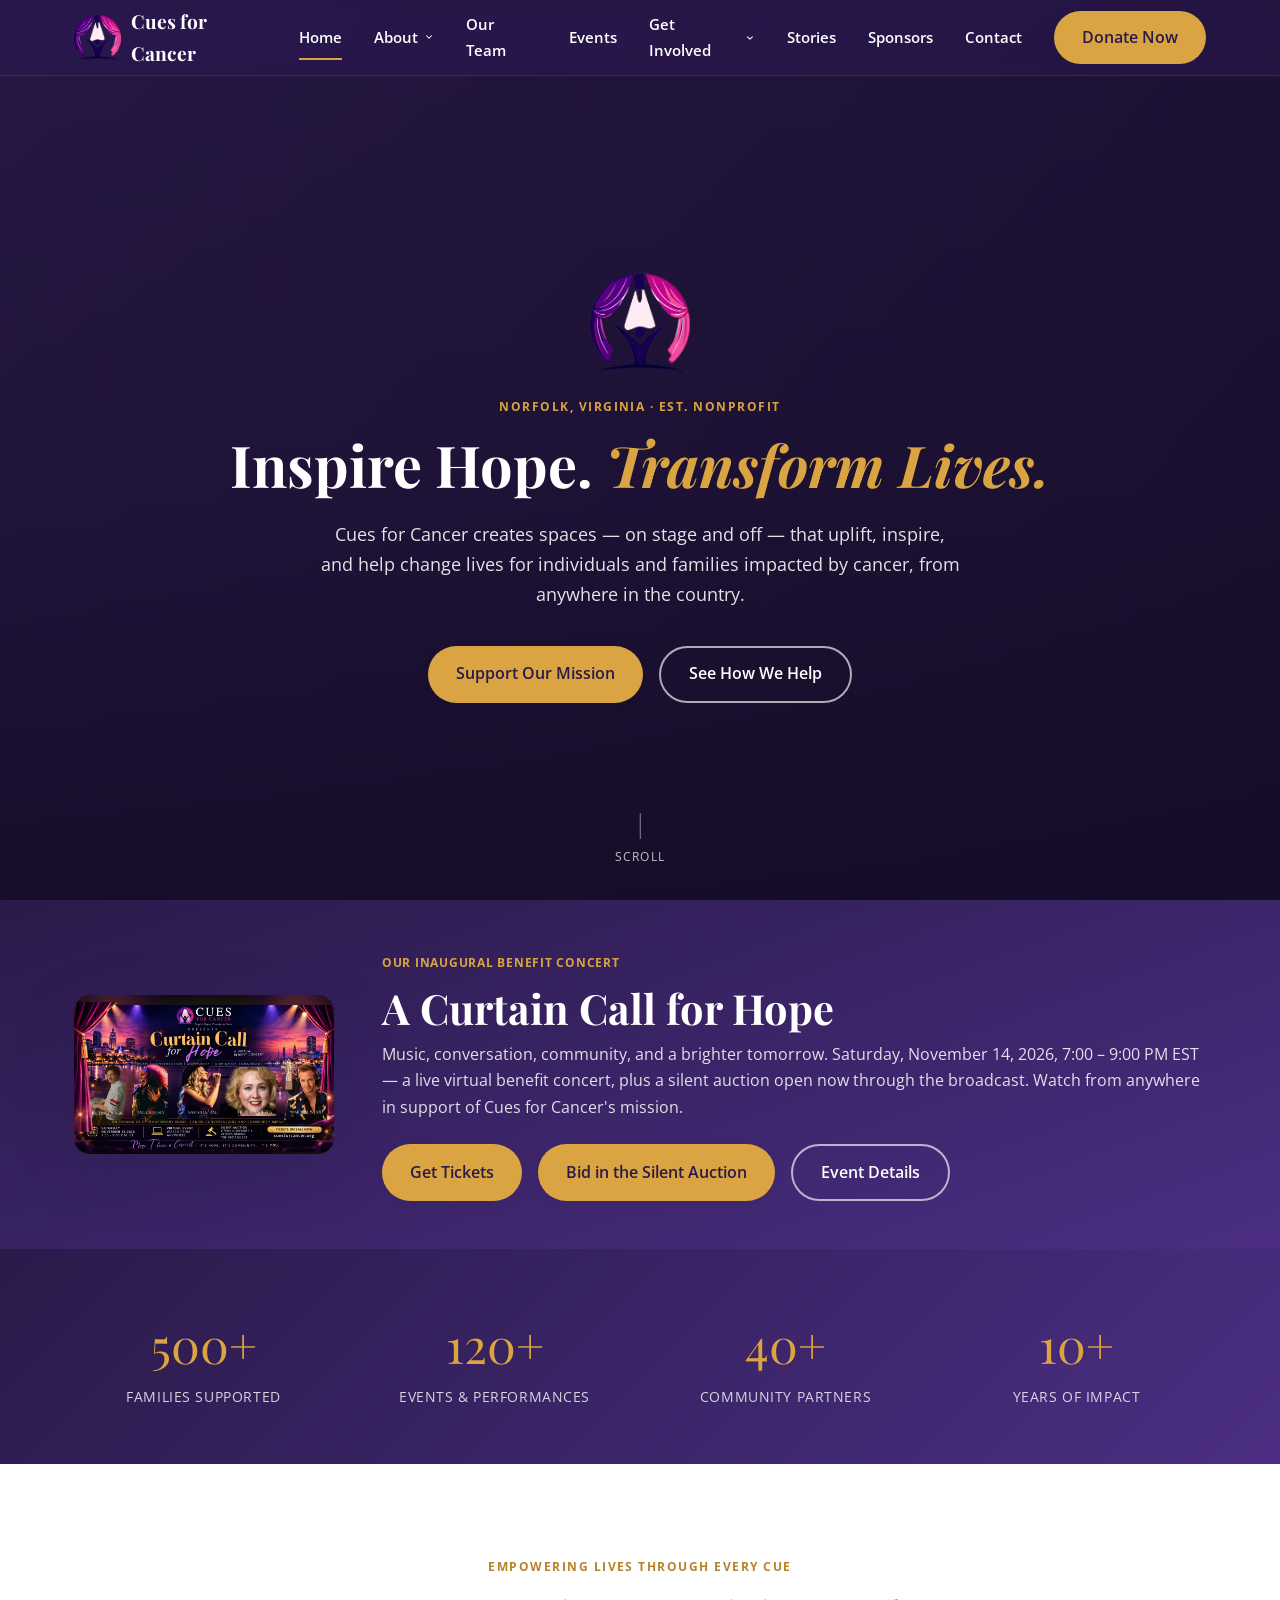
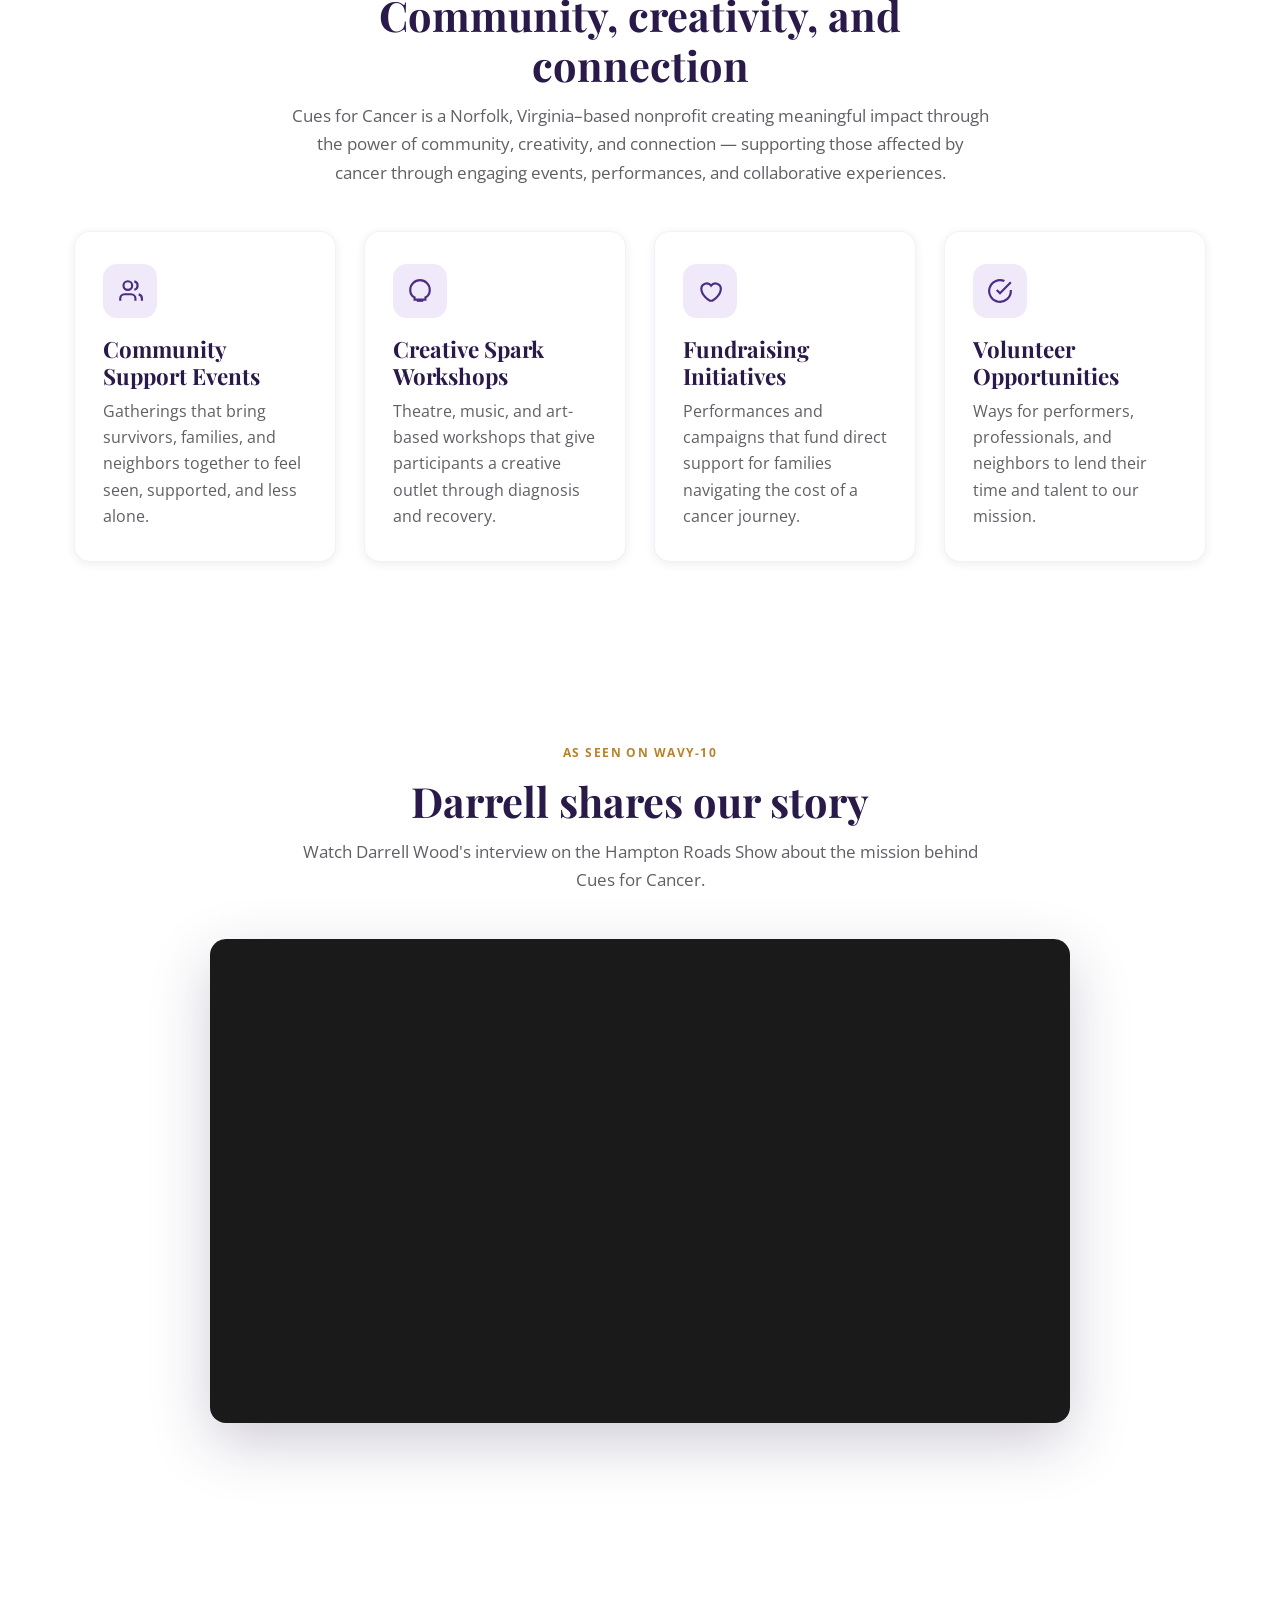
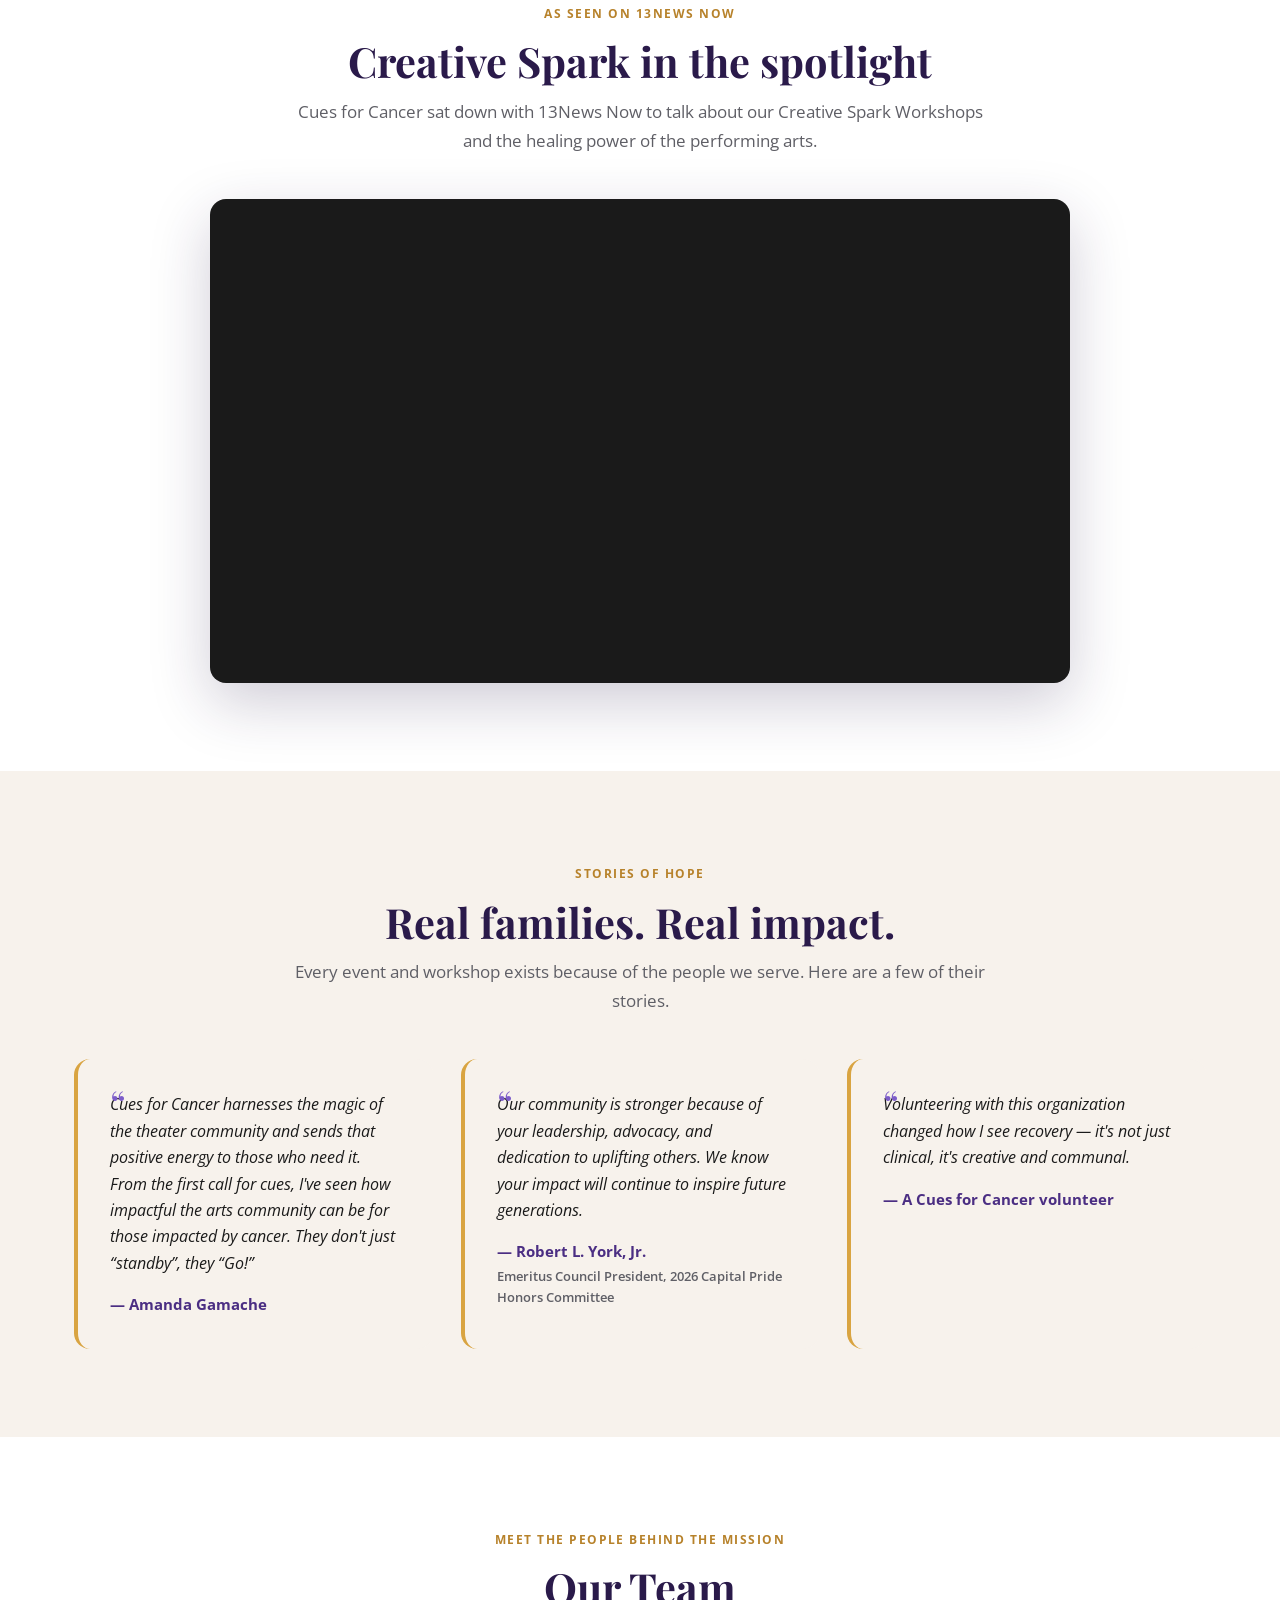
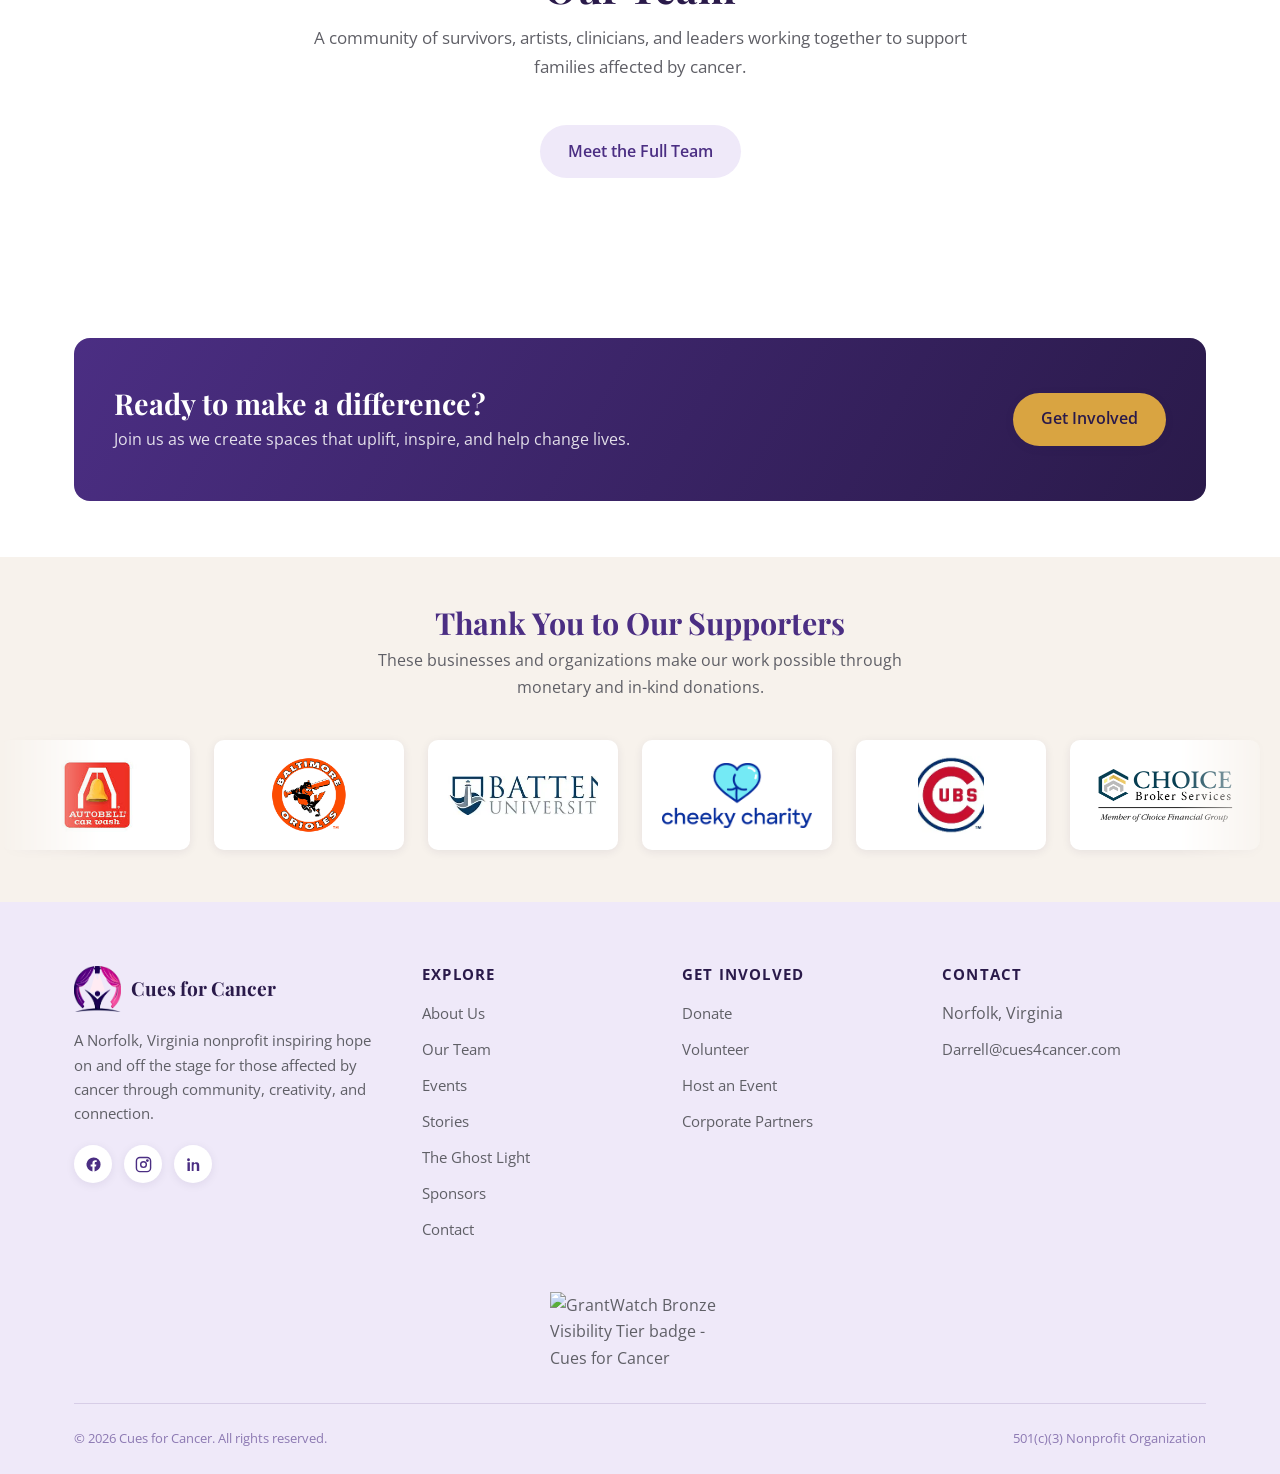
==== commit 06717d3d: "Switch donations to independent Zeffy page, drop Fractured Atlas Now that Cues for Cancer is approve" ====
--- a/index.html
+++ b/index.html
@@ -53,7 +53,7 @@
           <svg class="chevron" viewBox="0 0 24 24" fill="none" stroke="currentColor" stroke-width="2.5" stroke-linecap="round" stroke-linejoin="round"><path d="M6 9l6 6 6-6"/></svg>
         </a>
         <div class="dropdown">
-          <a href="https://fundraising.fracturedatlas.org/cues-for-cancer-inspiring-hope-onstage-and-off" target="_blank" rel="noopener"><strong>Donate</strong><span>Fuel a program or event</span></a>
+          <a href="https://www.zeffy.com/en-US/donation-form/giving-tuesday-support-cues-for-cancer-and-inspire-hope" target="_blank" rel="noopener"><strong>Donate</strong><span>Fuel a program or event</span></a>
           <a href="get-involved.html#volunteer"><strong>Volunteer</strong><span>Share your time and talent</span></a>
           <a href="get-involved.html#events"><strong>Host an Event</strong><span>Bring Cues for Cancer to your stage</span></a>
           <a href="get-involved.html#partners"><strong>Corporate Partners</strong><span>Sponsor our mission</span></a>
@@ -65,7 +65,7 @@
       <a href="contact.html" class="nav-link">Contact</a>
 
       <div class="nav-cta">
-        <a href="https://fundraising.fracturedatlas.org/cues-for-cancer-inspiring-hope-onstage-and-off" target="_blank" rel="noopener" class="btn btn-primary">Donate Now</a>
+        <a href="https://www.zeffy.com/en-US/donation-form/giving-tuesday-support-cues-for-cancer-and-inspire-hope" target="_blank" rel="noopener" class="btn btn-primary">Donate Now</a>
       </div>
     </nav>
 
@@ -87,7 +87,7 @@
     <h1>Inspire Hope. <em>Transform Lives.</em></h1>
     <p class="lede">Cues for Cancer creates spaces — on stage and off — that uplift, inspire, and help change lives for individuals and families impacted by cancer, from anywhere in the country.</p>
     <div class="hero-actions">
-      <a href="https://fundraising.fracturedatlas.org/cues-for-cancer-inspiring-hope-onstage-and-off" target="_blank" rel="noopener" class="btn btn-primary">Support Our Mission</a>
+      <a href="https://www.zeffy.com/en-US/donation-form/giving-tuesday-support-cues-for-cancer-and-inspire-hope" target="_blank" rel="noopener" class="btn btn-primary">Support Our Mission</a>
       <a href="about.html#programs" class="btn btn-outline">See How We Help</a>
     </div>
   </div>
@@ -308,7 +308,7 @@
       <div>
         <h4>Get Involved</h4>
         <ul>
-          <li><a href="https://fundraising.fracturedatlas.org/cues-for-cancer-inspiring-hope-onstage-and-off" target="_blank" rel="noopener">Donate</a></li>
+          <li><a href="https://www.zeffy.com/en-US/donation-form/giving-tuesday-support-cues-for-cancer-and-inspire-hope" target="_blank" rel="noopener">Donate</a></li>
           <li><a href="get-involved.html#volunteer">Volunteer</a></li>
           <li><a href="get-involved.html#events">Host an Event</a></li>
           <li><a href="get-involved.html#partners">Corporate Partners</a></li>
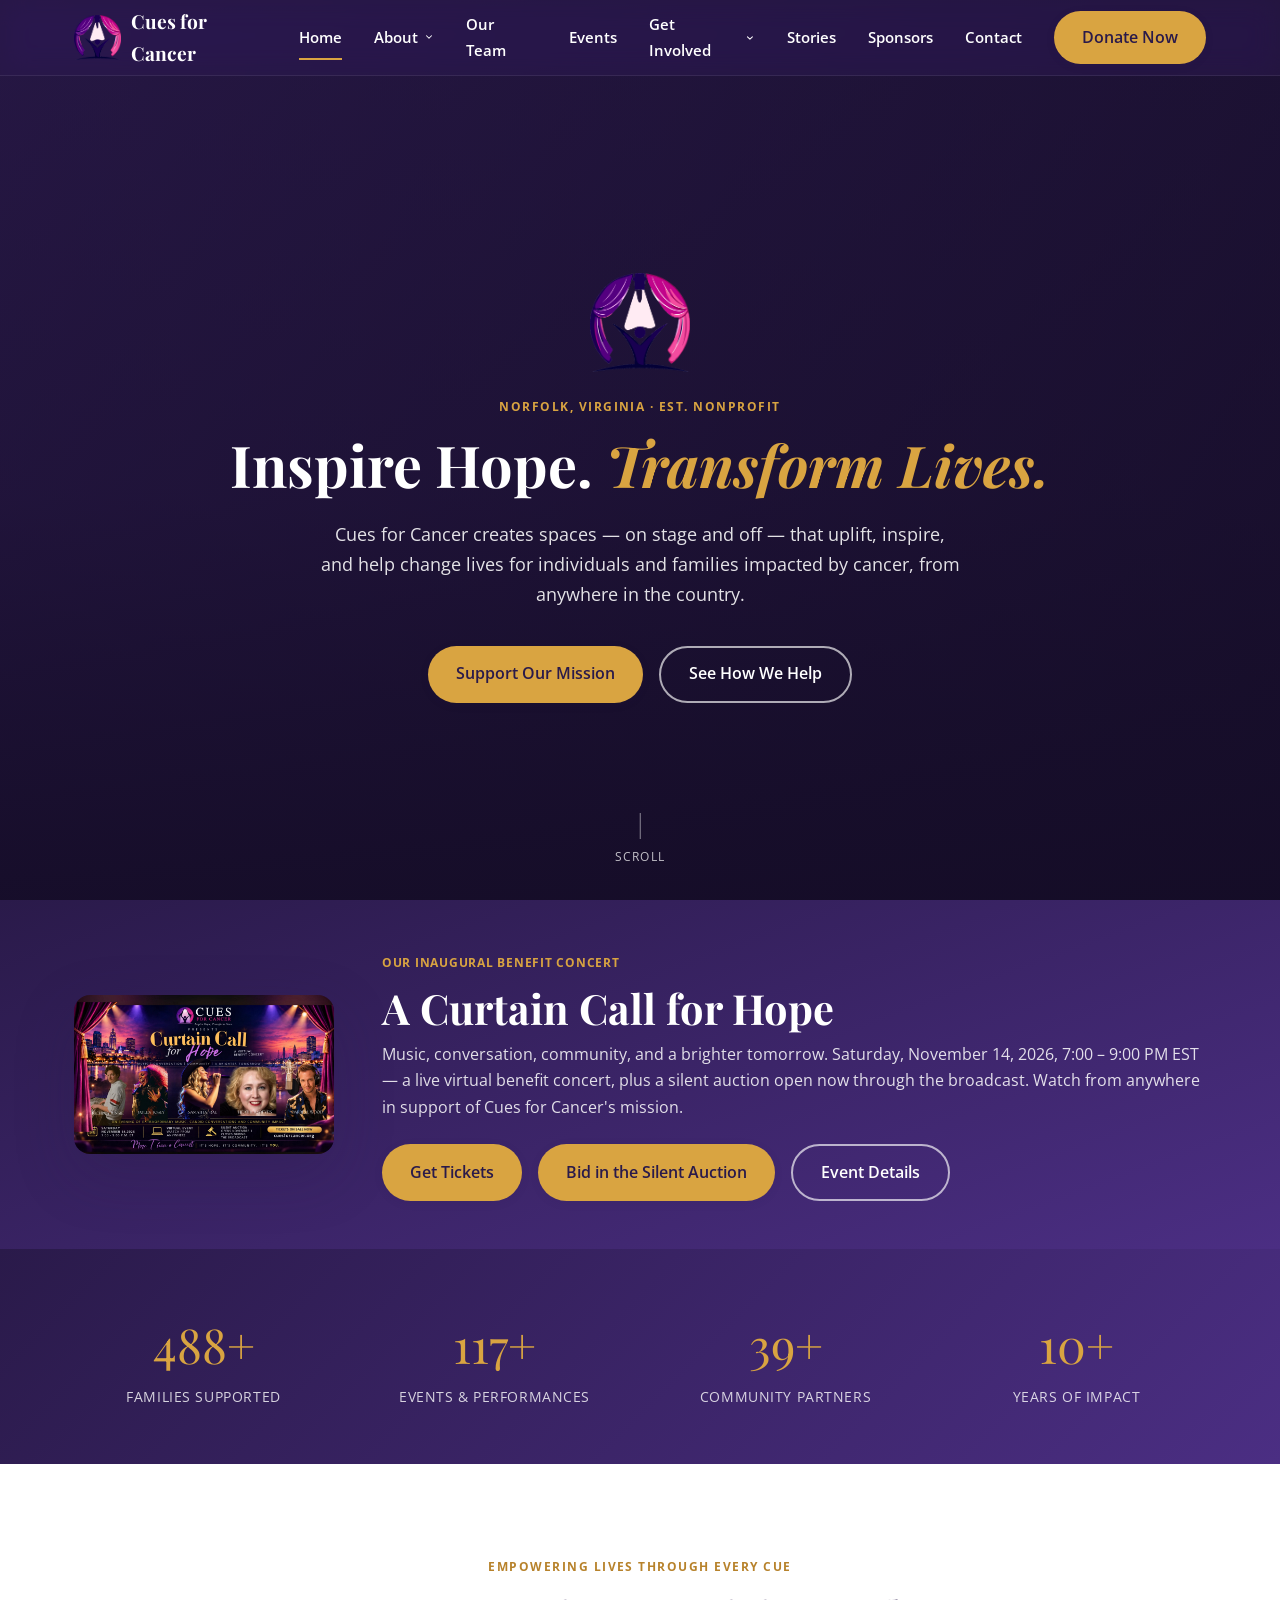
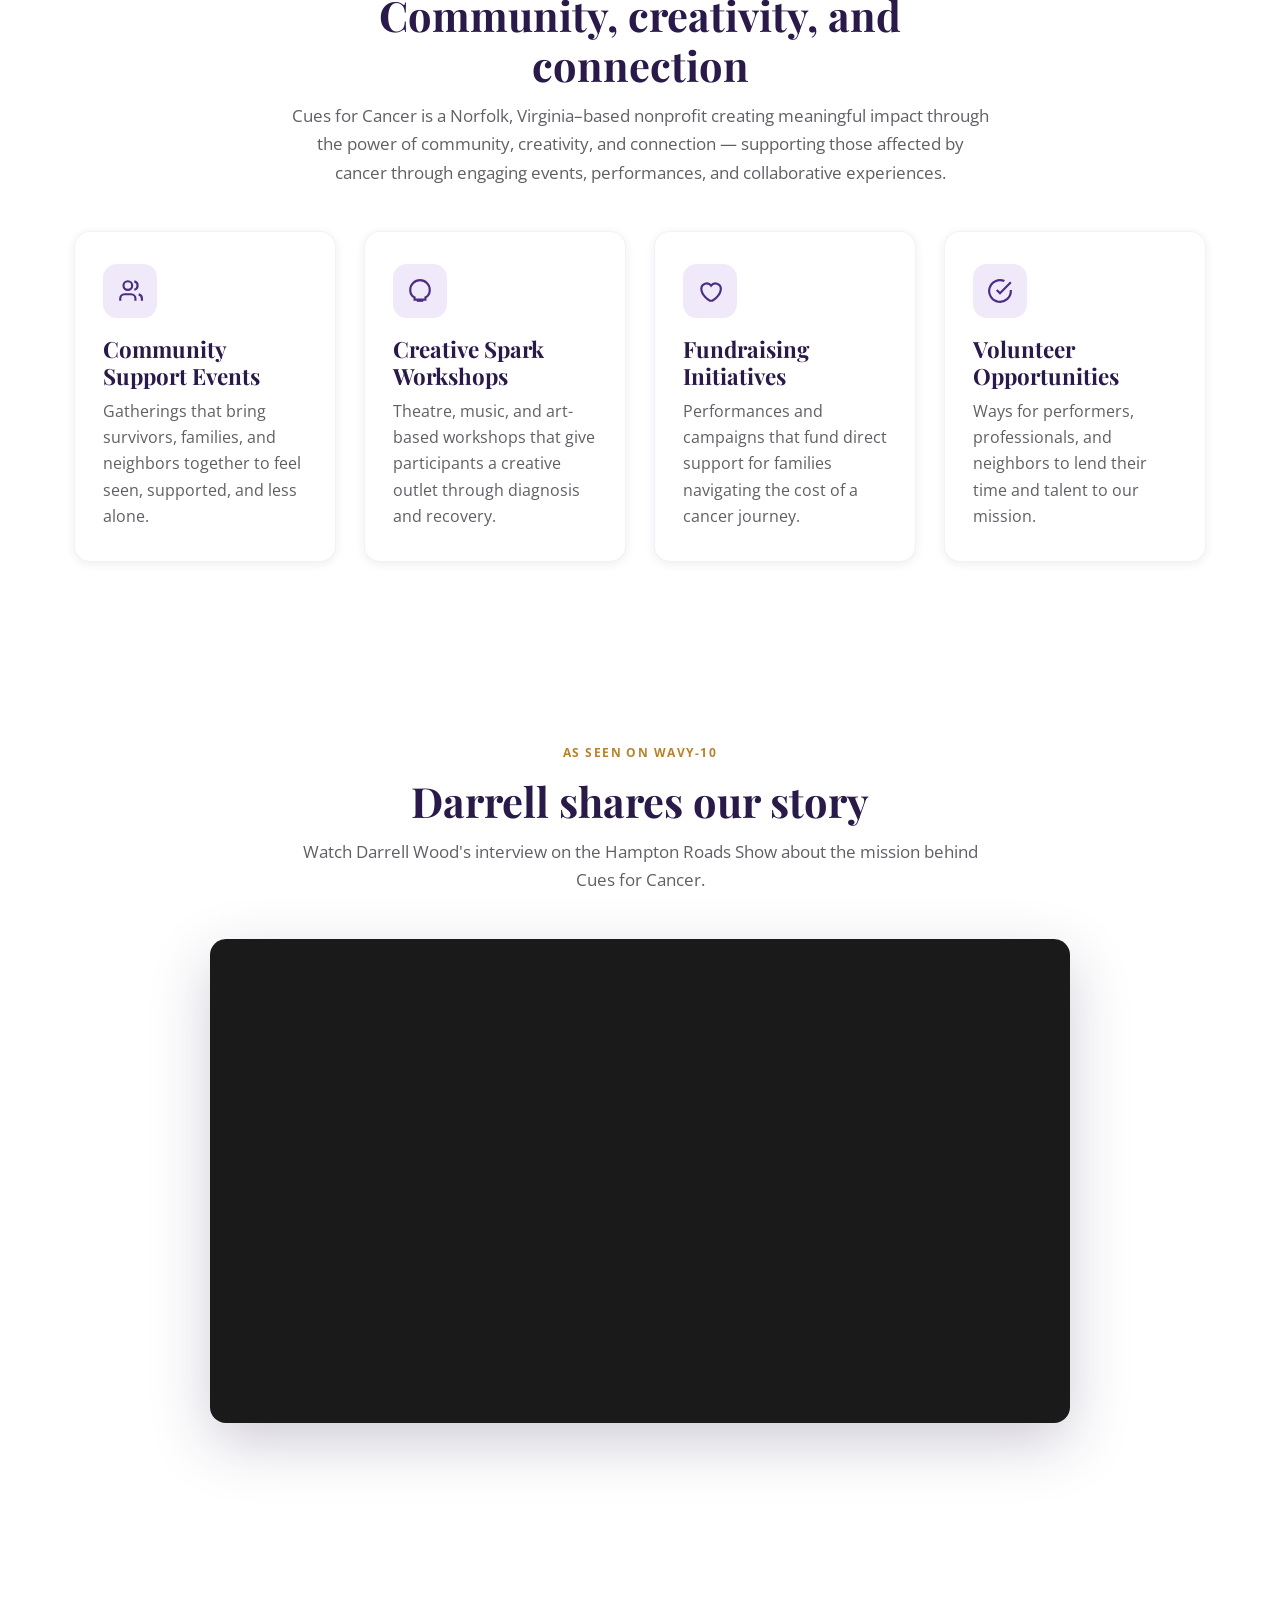
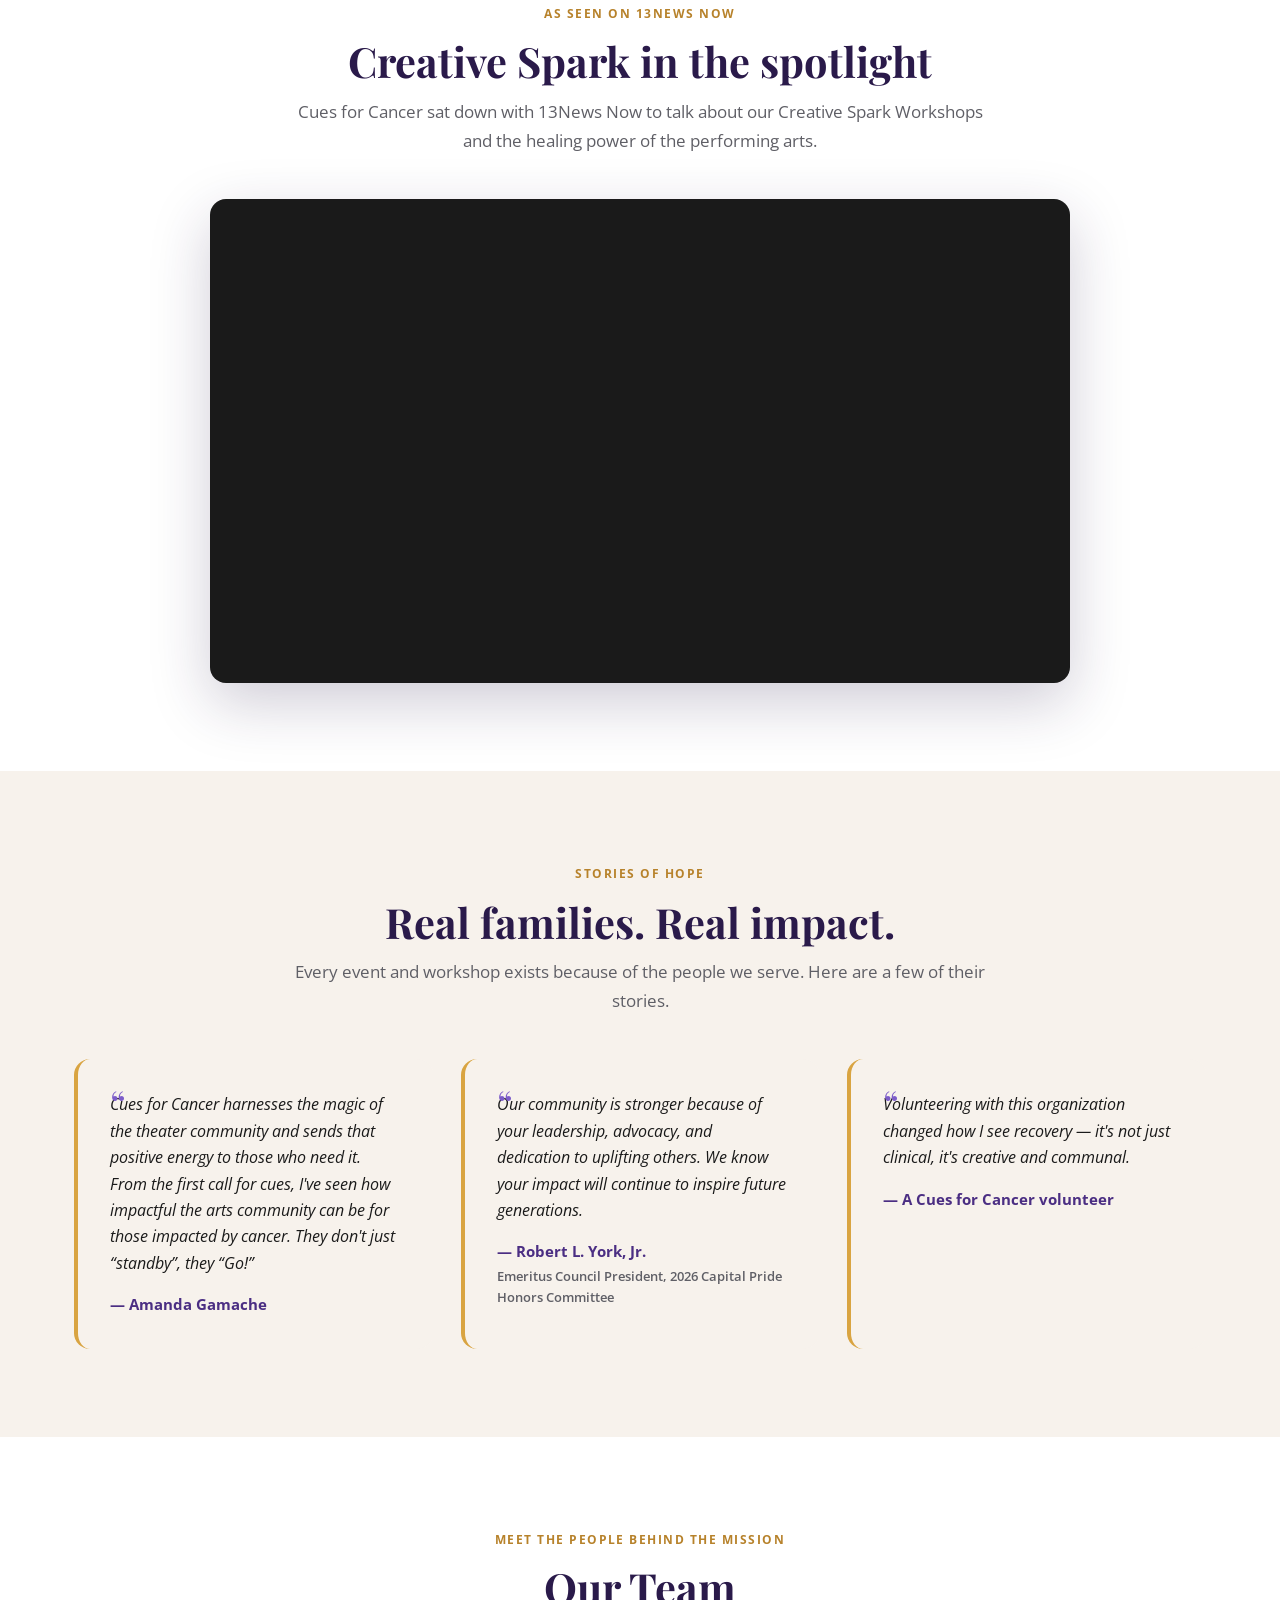
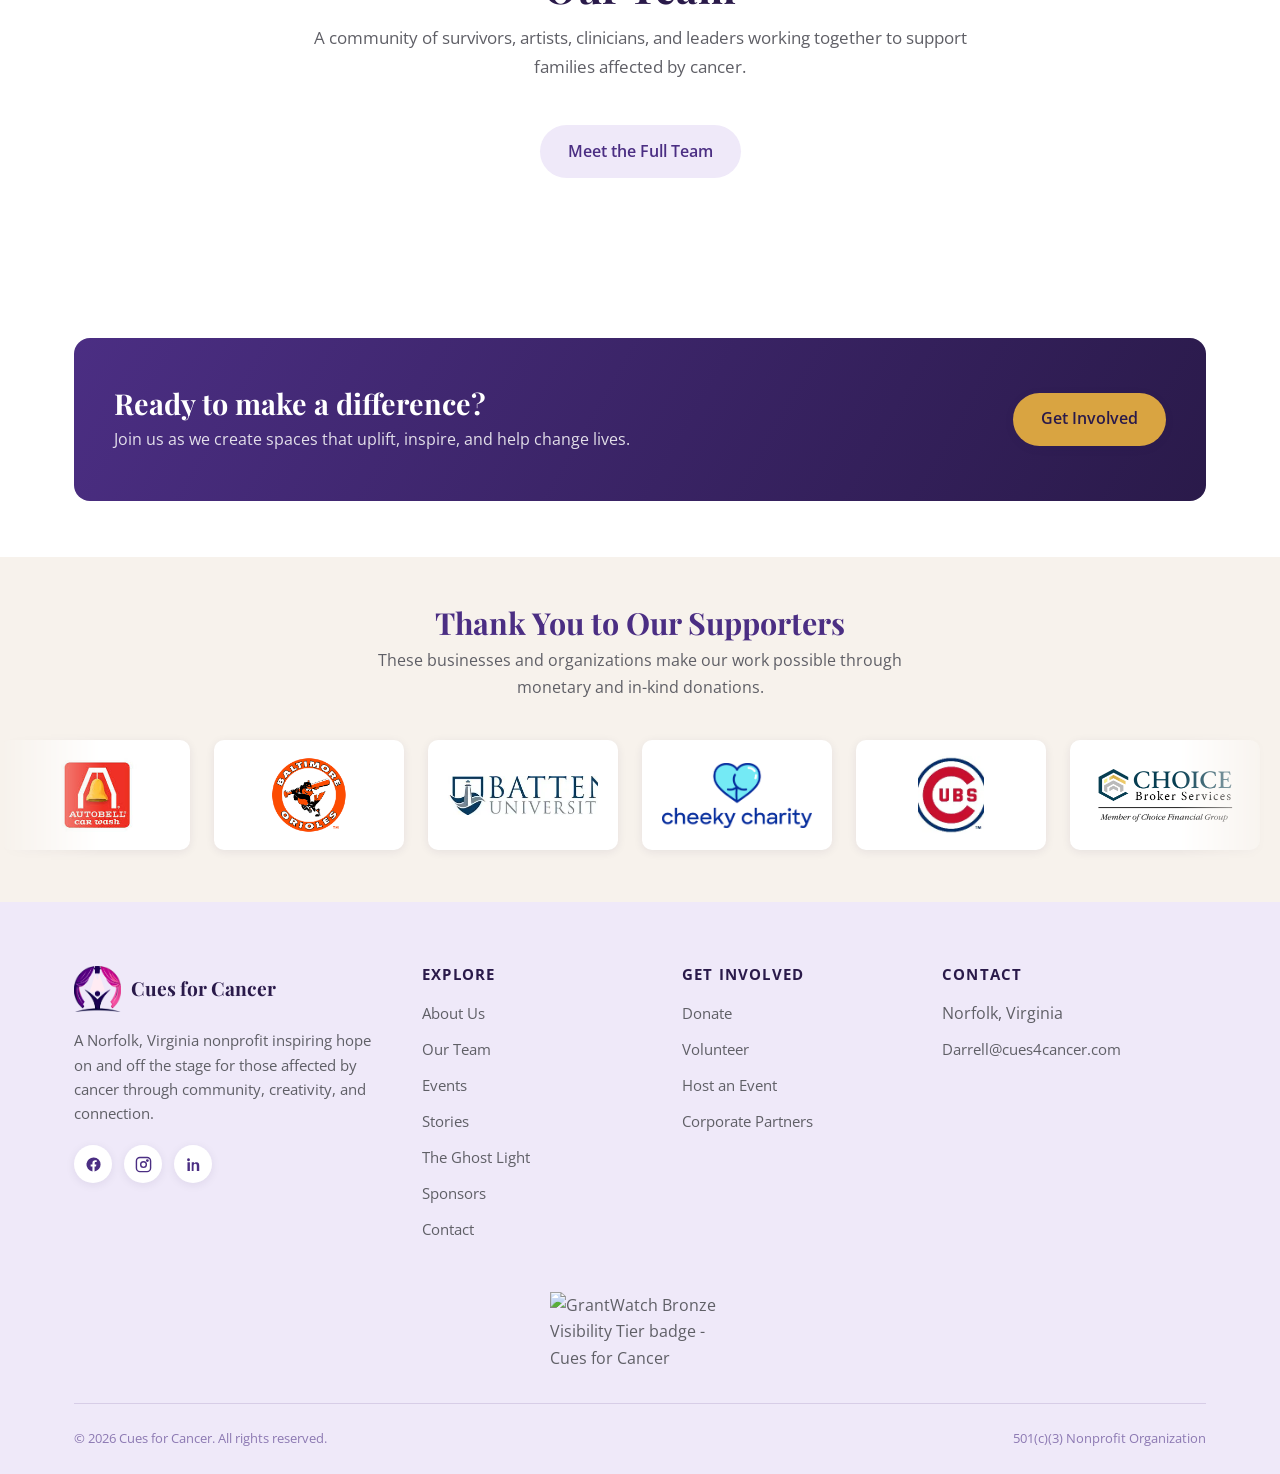
==== commit 44c04bf2: "SEO/grant-readiness fixes: placeholder content, canonical URLs - Homepage stat counters now show rea" ====
--- a/index.html
+++ b/index.html
@@ -5,6 +5,7 @@
 <meta name="viewport" content="width=device-width, initial-scale=1.0" />
 <meta name="description" content="Cues for Cancer is a Norfolk, Virginia nonprofit inspiring hope on and off the stage for those affected by cancer through community, creativity, and connection." />
 <title>Cues for Cancer — Inspire Hope. Transform Lives.</title>
+<link rel="canonical" href="https://cuesforcancer.org/" />
 <link rel="icon" type="image/png" href="favicon.png" />
 <link rel="stylesheet" href="style.css" />
 <link rel="preconnect" href="https://fonts.googleapis.com" />
@@ -121,19 +122,19 @@
   <div class="container">
     <div class="stats">
       <div class="reveal">
-        <div class="stat-num"><span data-count="500" data-suffix="+">0</span></div>
+        <div class="stat-num"><span data-count="500" data-suffix="+">500+</span></div>
         <div class="stat-label">Families Supported</div>
       </div>
       <div class="reveal">
-        <div class="stat-num"><span data-count="120" data-suffix="+">0</span></div>
+        <div class="stat-num"><span data-count="120" data-suffix="+">120+</span></div>
         <div class="stat-label">Events &amp; Performances</div>
       </div>
       <div class="reveal">
-        <div class="stat-num"><span data-count="40" data-suffix="+">0</span></div>
+        <div class="stat-num"><span data-count="40" data-suffix="+">40+</span></div>
         <div class="stat-label">Community Partners</div>
       </div>
       <div class="reveal">
-        <div class="stat-num"><span data-count="10" data-suffix="+">0</span></div>
+        <div class="stat-num"><span data-count="10" data-suffix="+">10+</span></div>
         <div class="stat-label">Years of Impact</div>
       </div>
     </div>
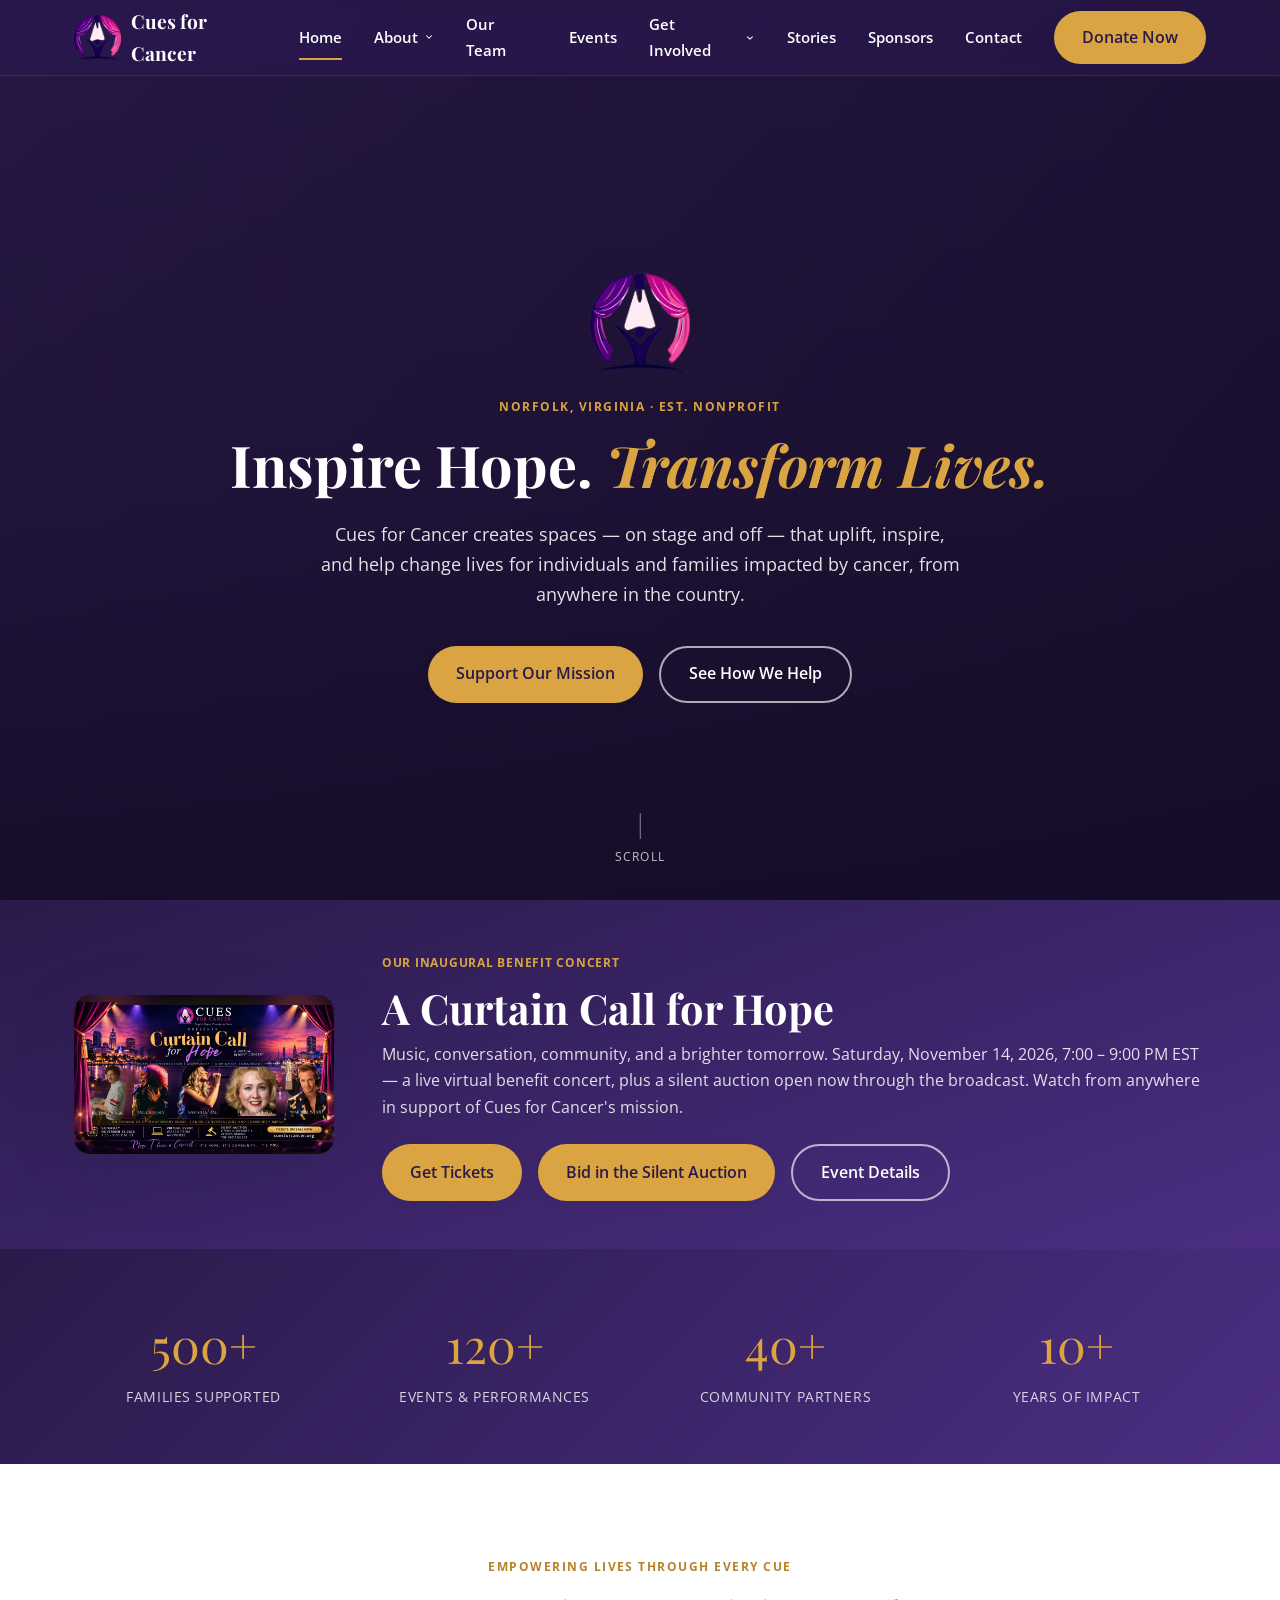
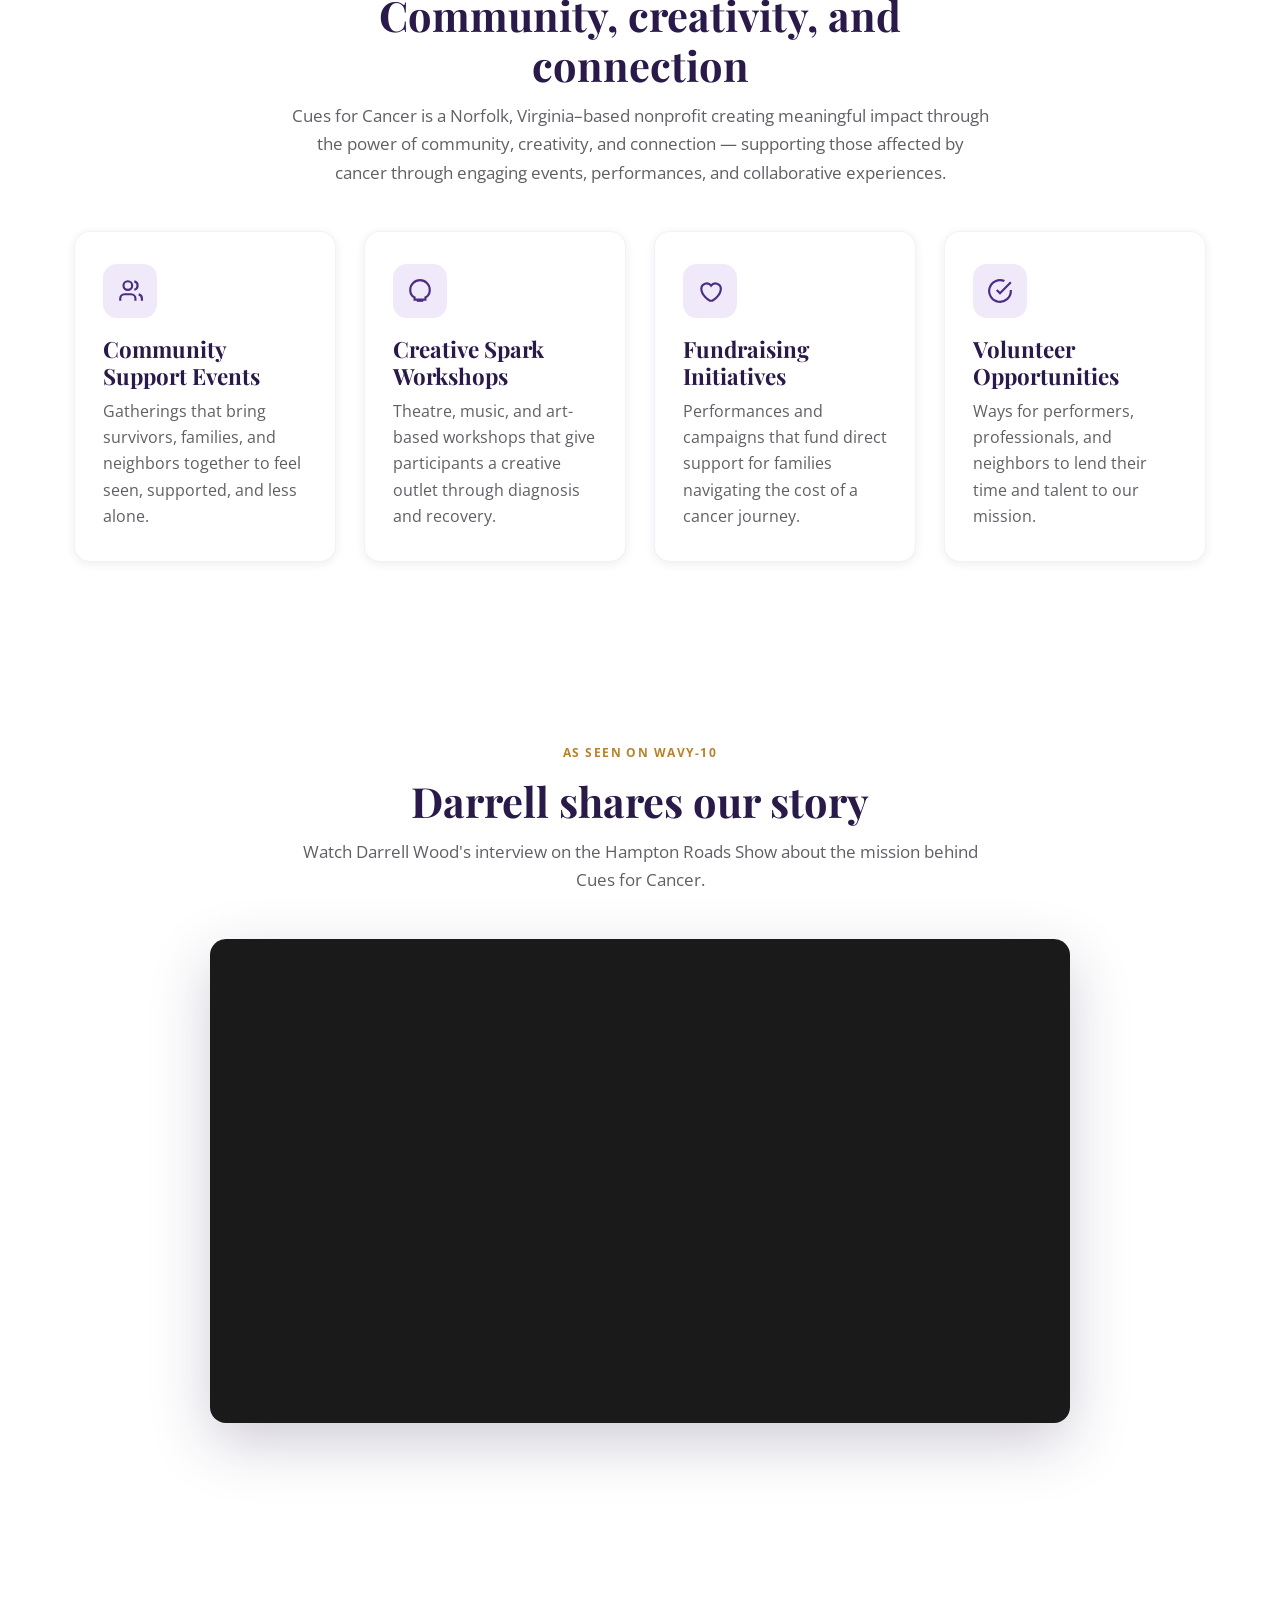
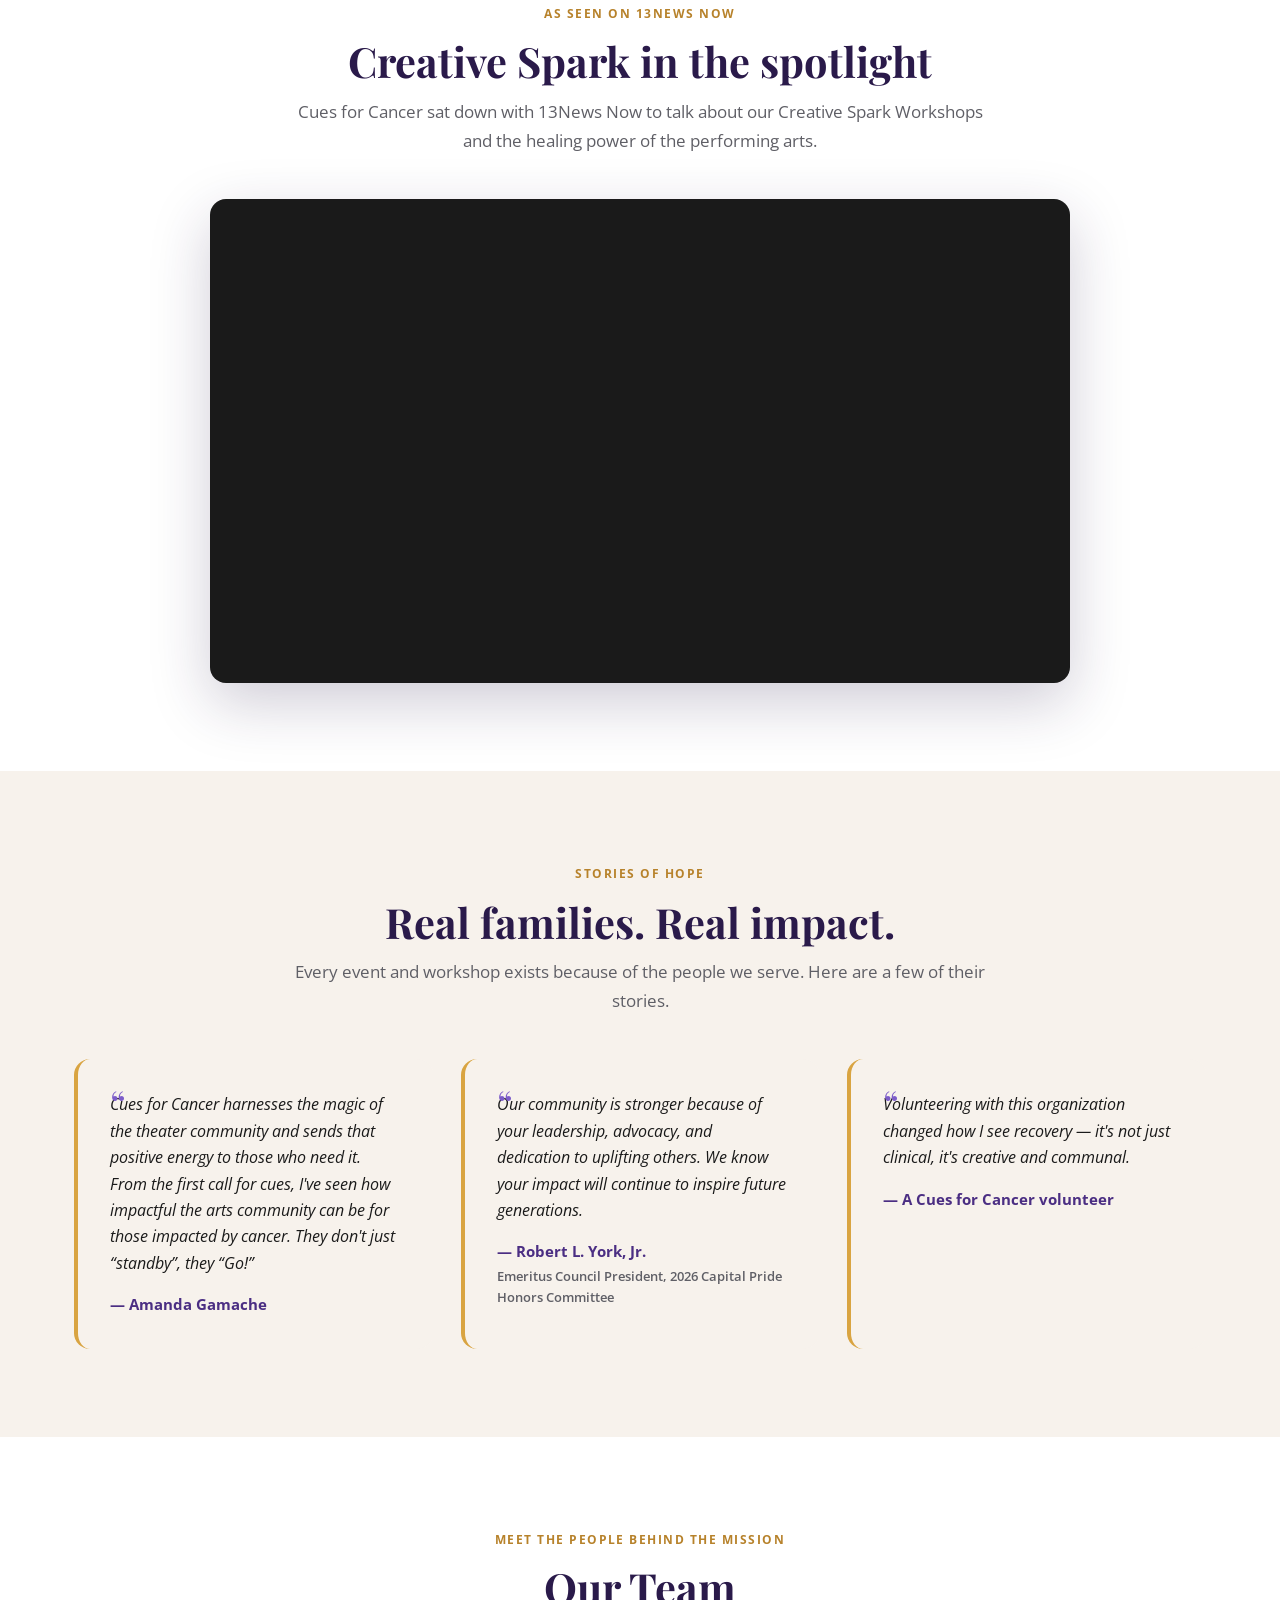
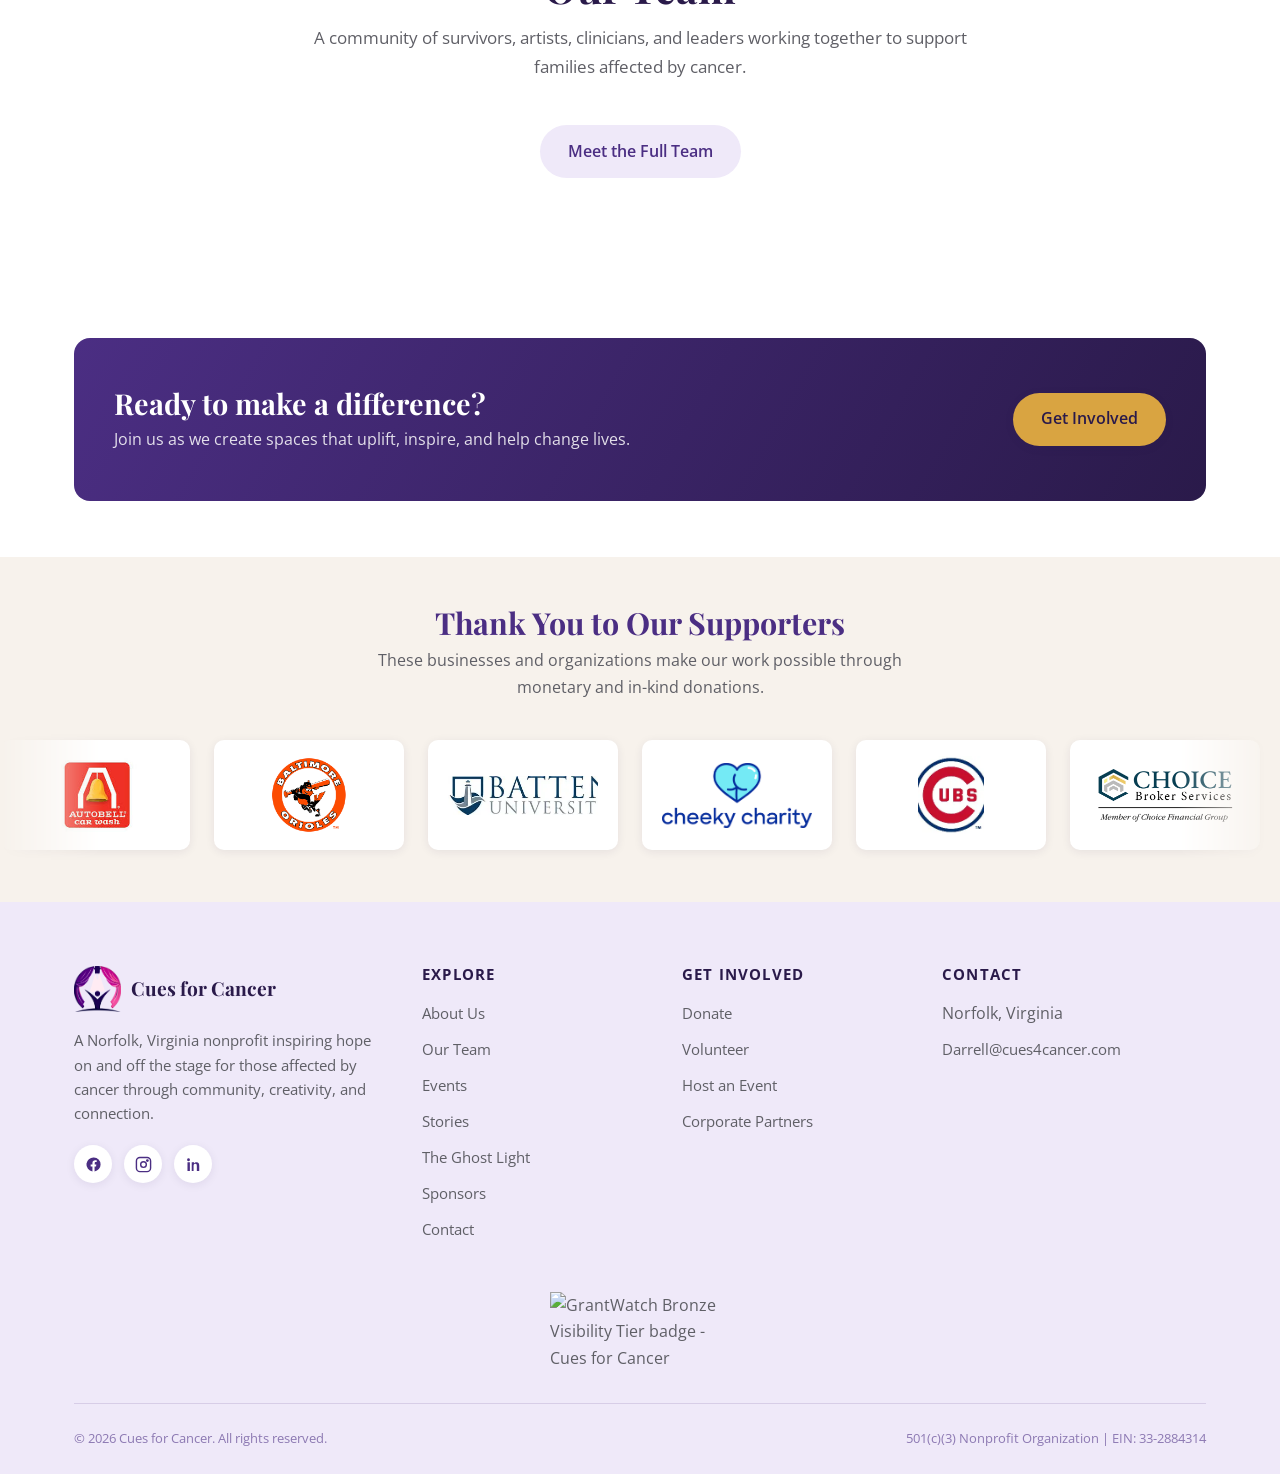
==== commit b98caad7: "Add EIN to footer sitewide" ====
--- a/index.html
+++ b/index.html
@@ -328,7 +328,7 @@
     </div>
     <div class="footer-bottom">
       <span>&copy; 2026 Cues for Cancer. All rights reserved.</span>
-      <span>501(c)(3) Nonprofit Organization</span>
+      <span>501(c)(3) Nonprofit Organization | EIN: 33-2884314</span>
     </div>
   </div>
 </footer>
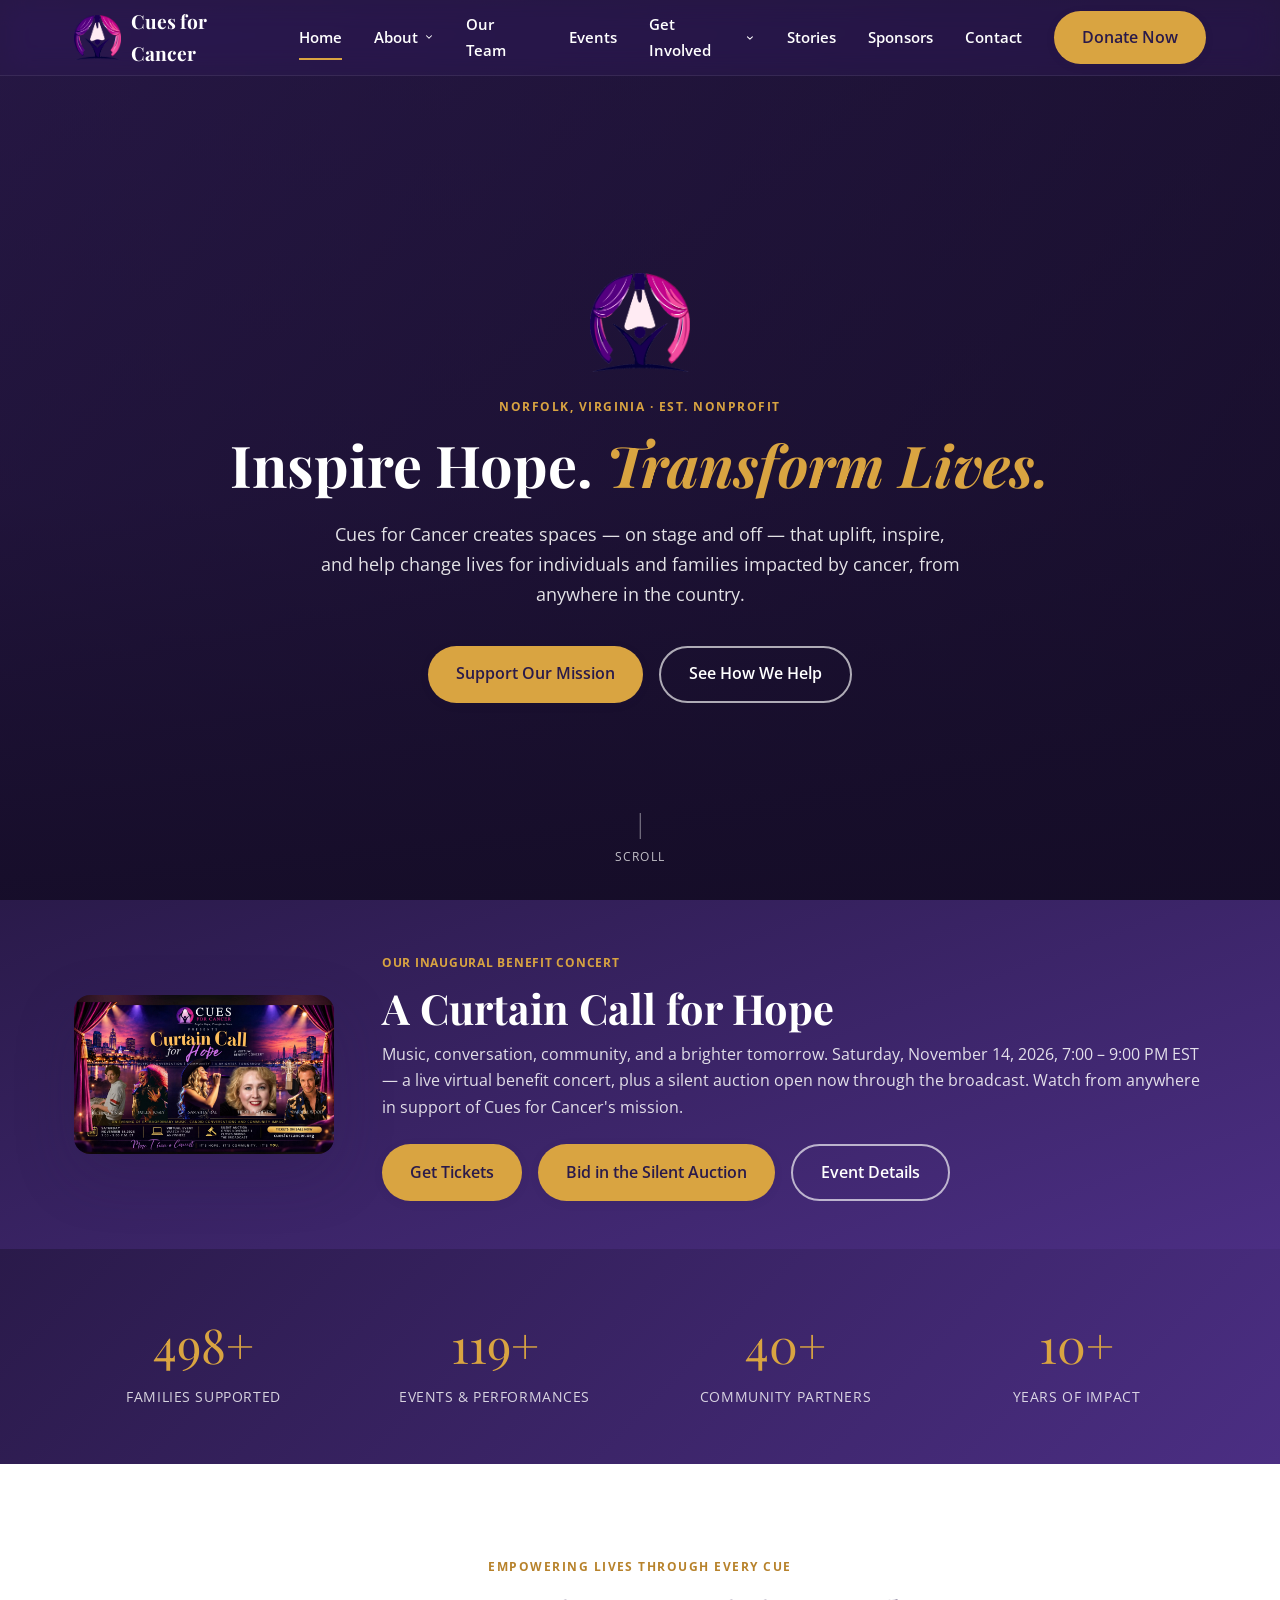
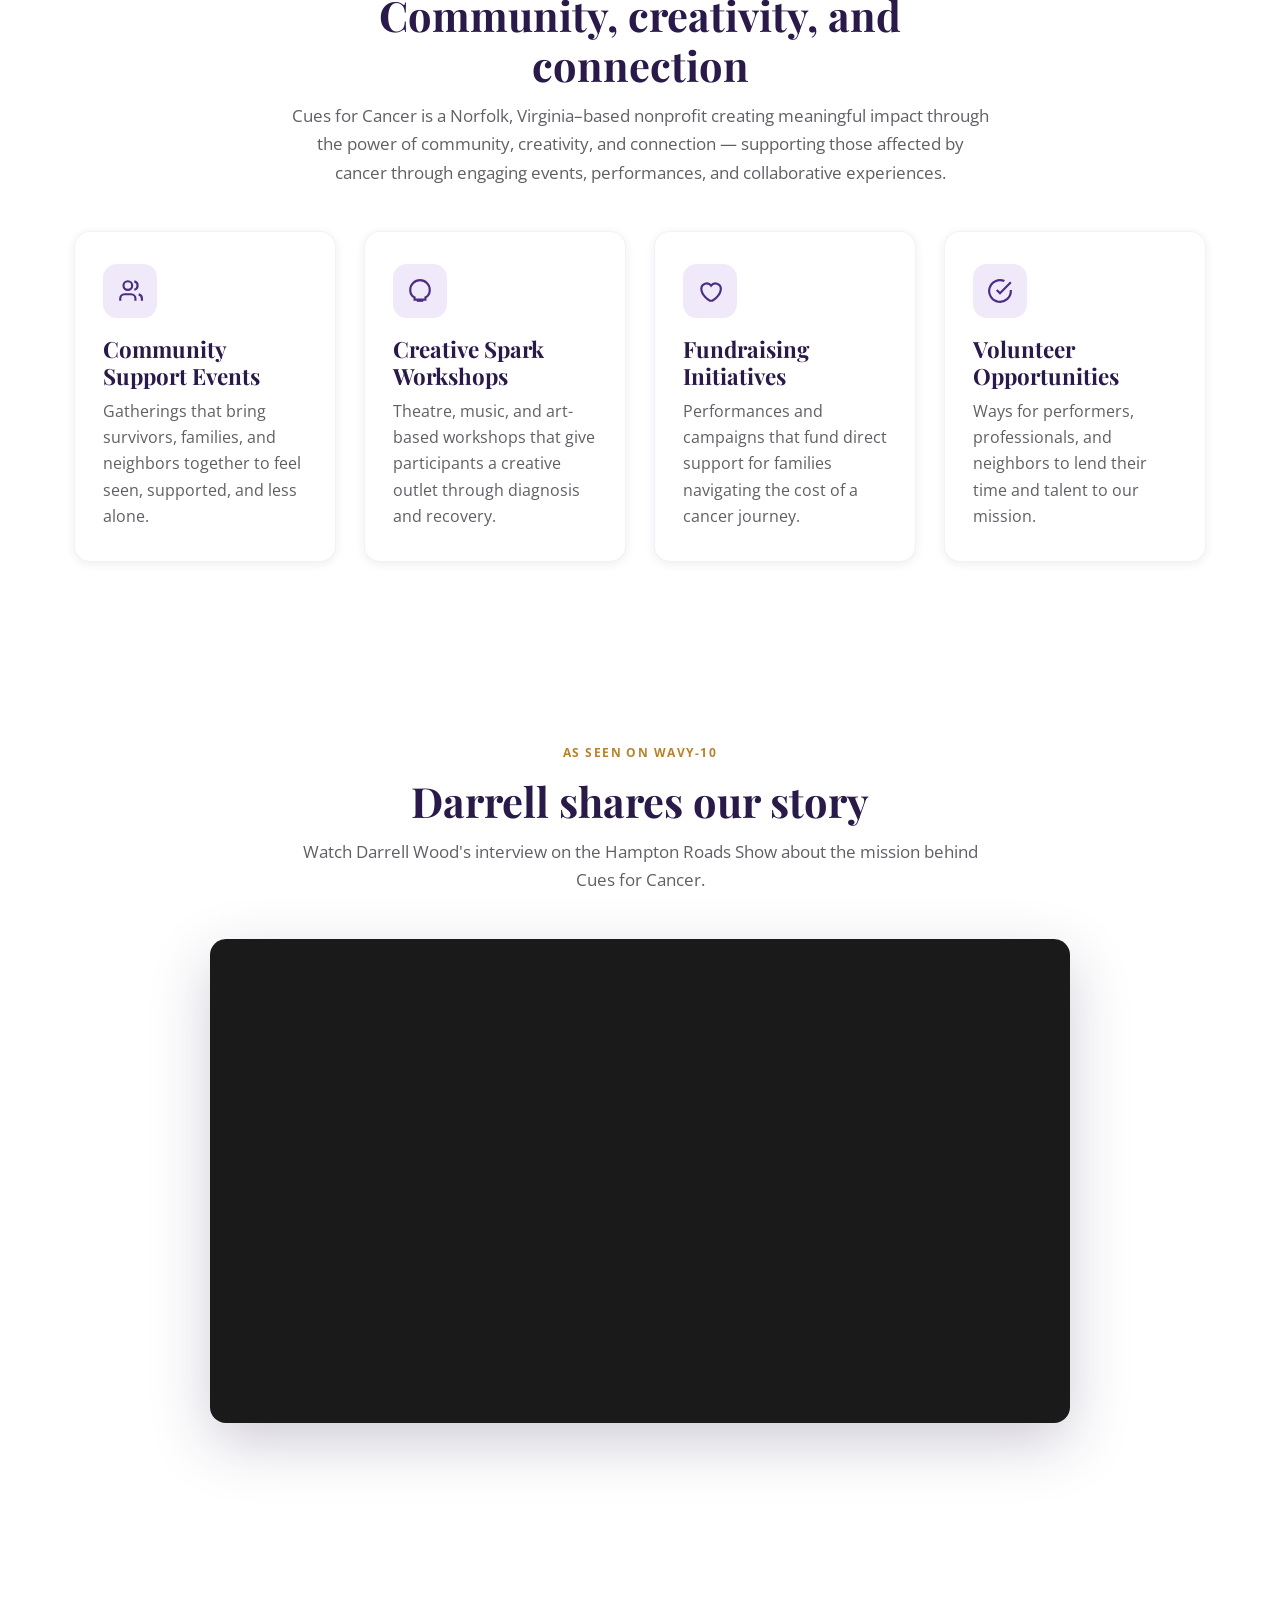
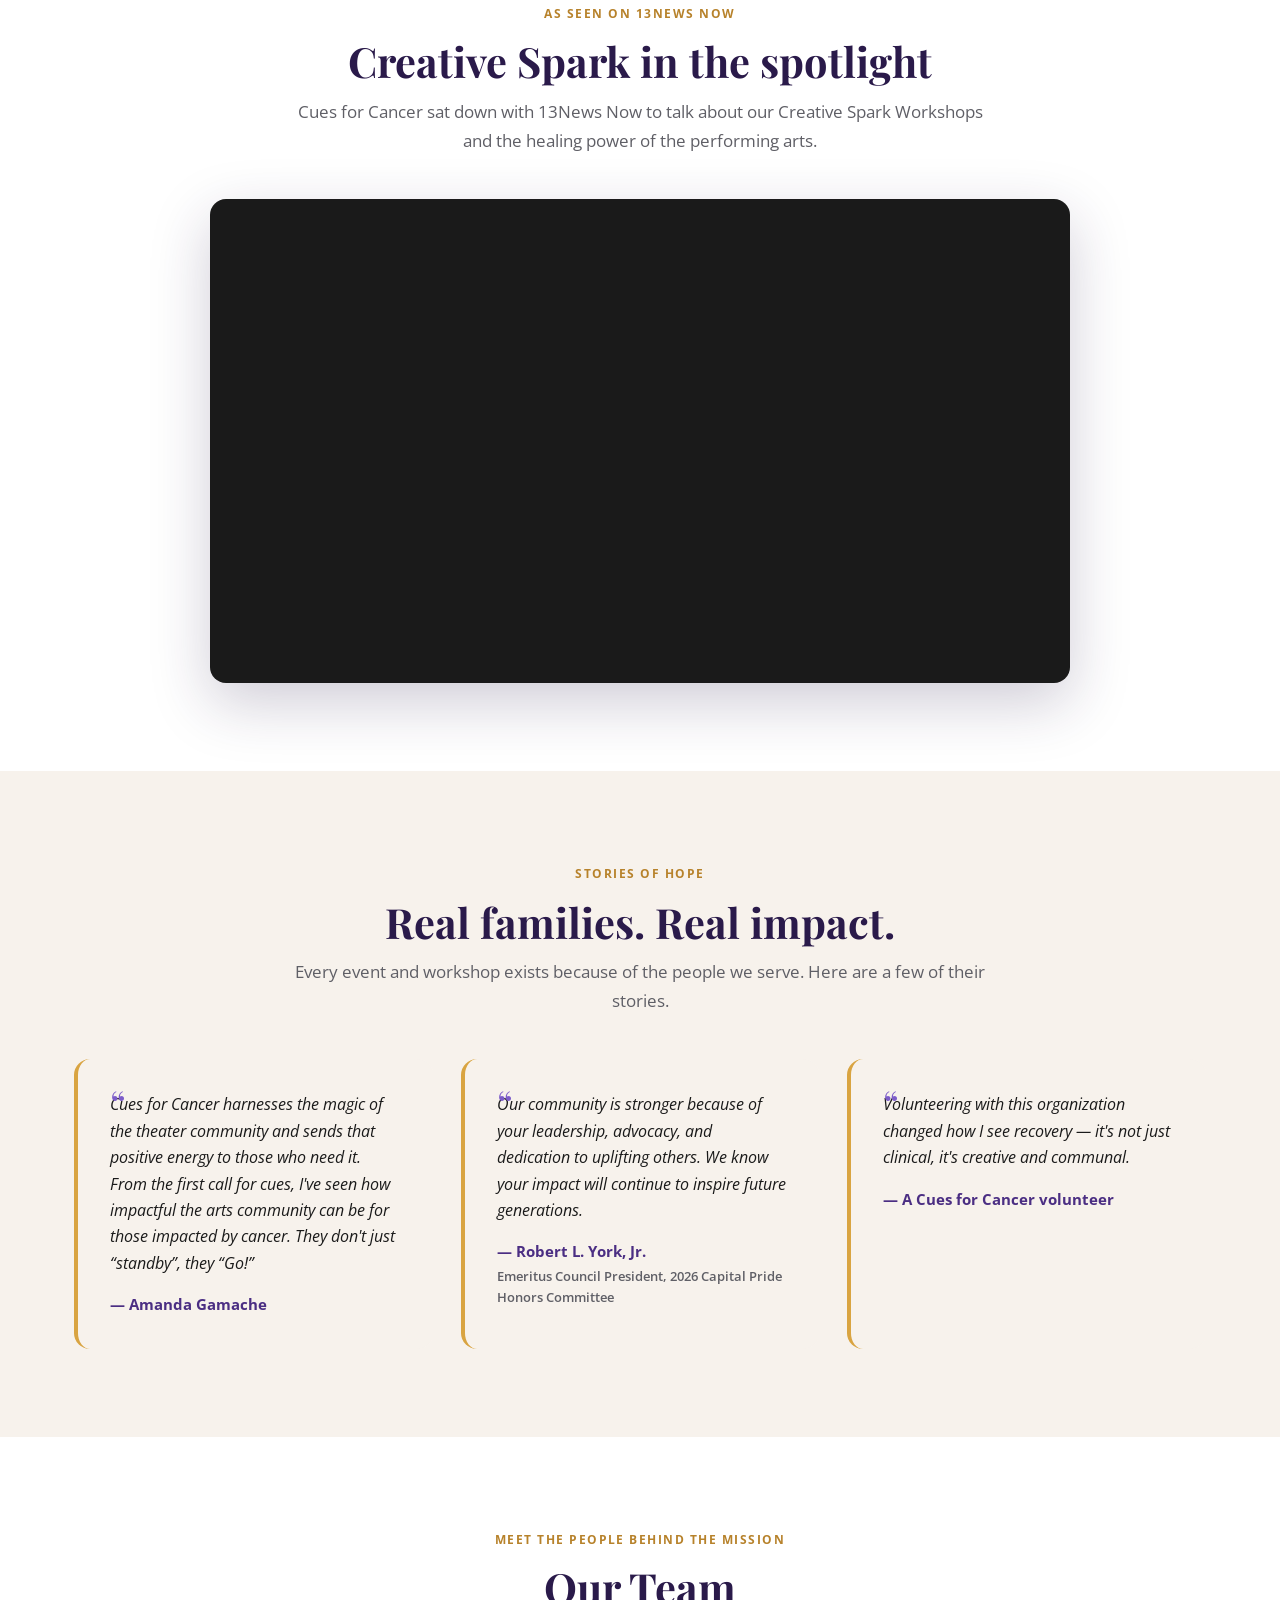
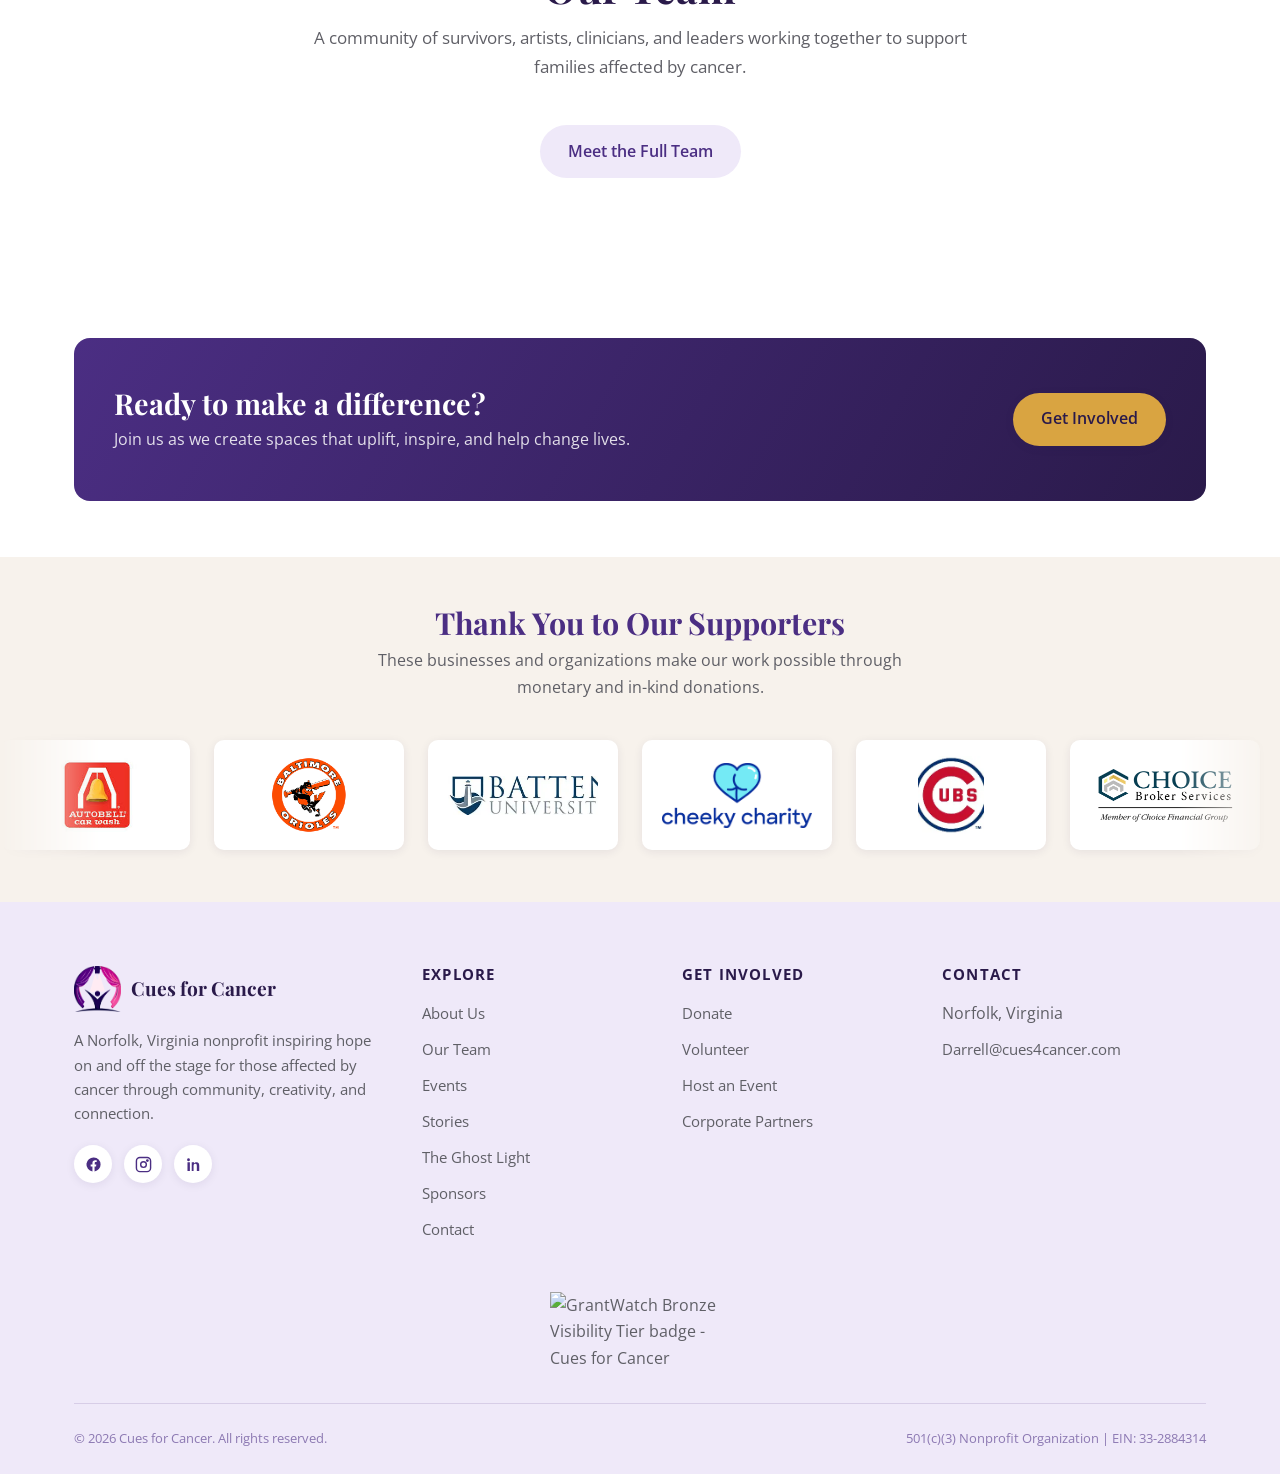
==== commit 3d4c5561: "Add second Google tag (G-9RHV6214GD) for Ad Grant tracking Runs alongside the existing analytics tag" ====
--- a/index.html
+++ b/index.html
@@ -20,6 +20,15 @@
 
   gtag('config', 'G-JGRPEL0VJJ');
 </script>
+<!-- Google tag (gtag.js) -->
+<script async src="https://www.googletagmanager.com/gtag/js?id=G-9RHV6214GD"></script>
+<script>
+  window.dataLayer = window.dataLayer || [];
+  function gtag(){dataLayer.push(arguments);}
+  gtag('js', new Date());
+
+  gtag('config', 'G-9RHV6214GD');
+</script>
 </head>
 <body>
 
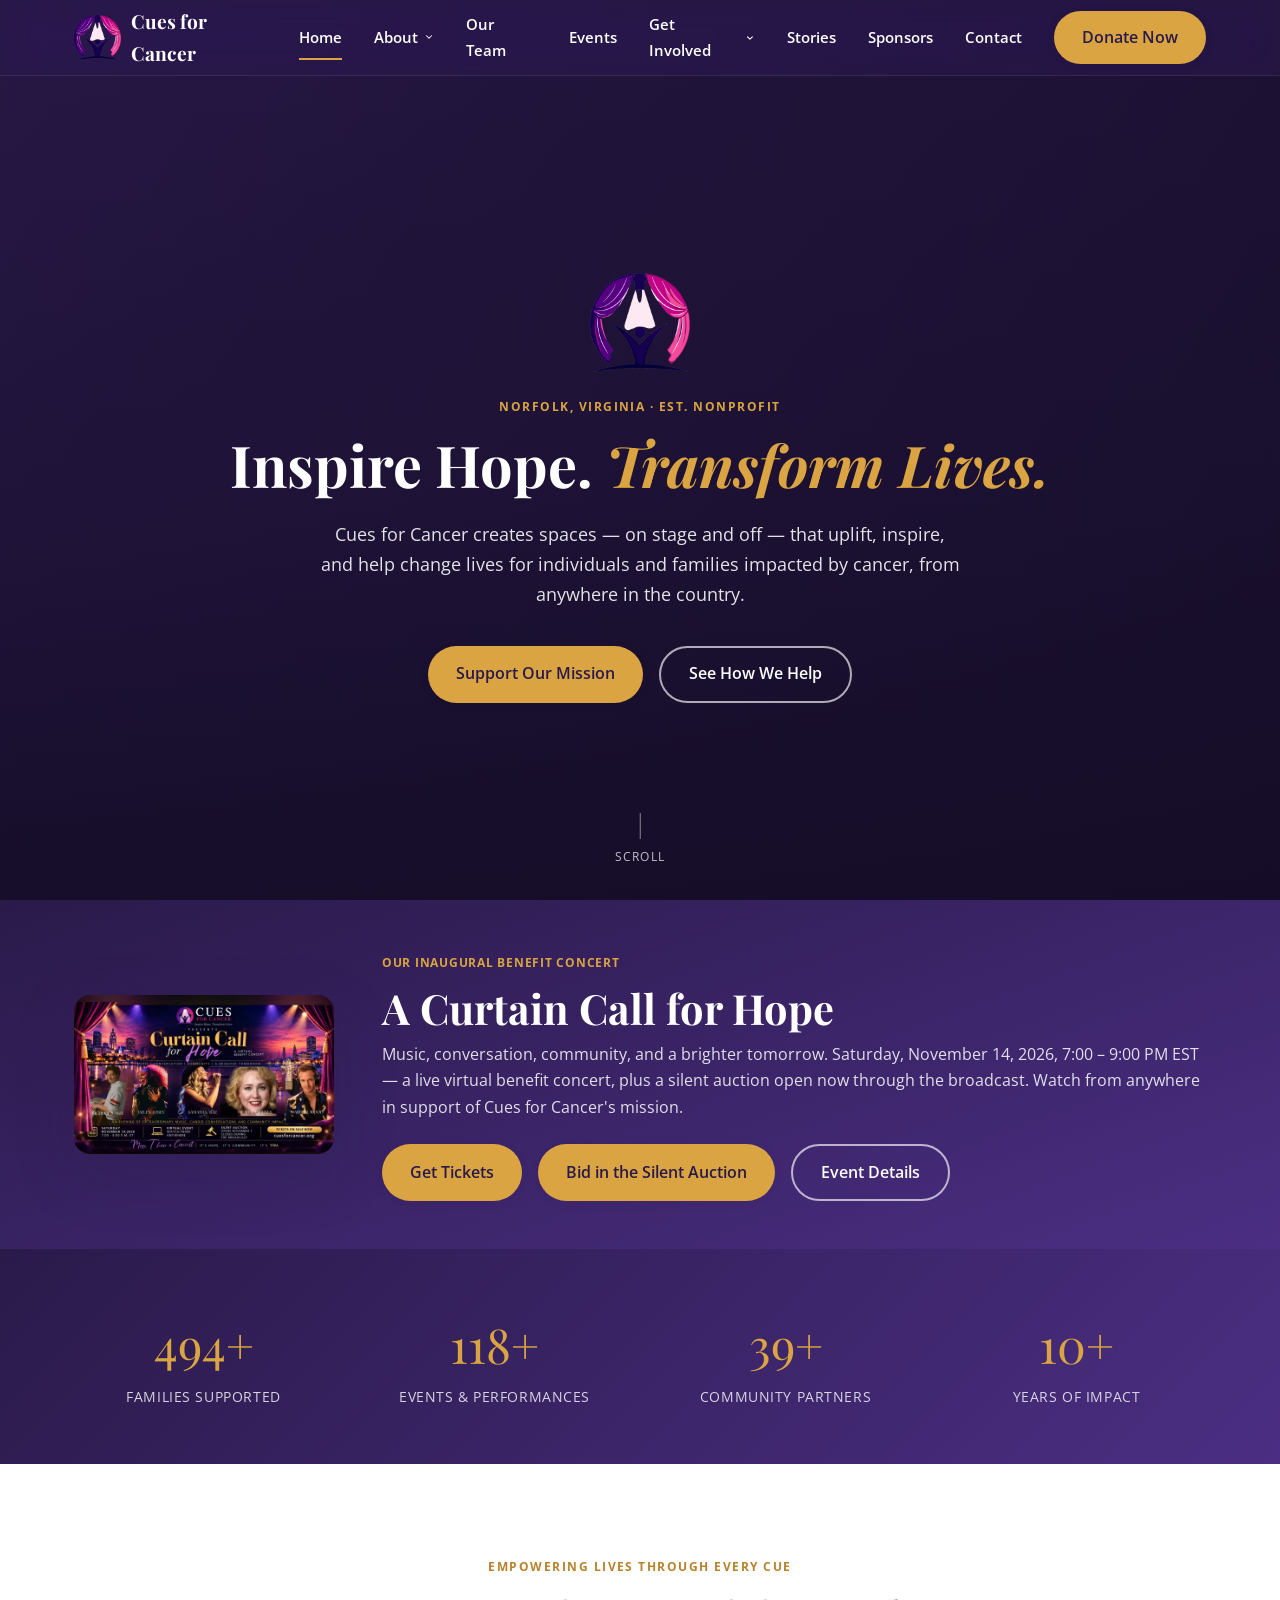
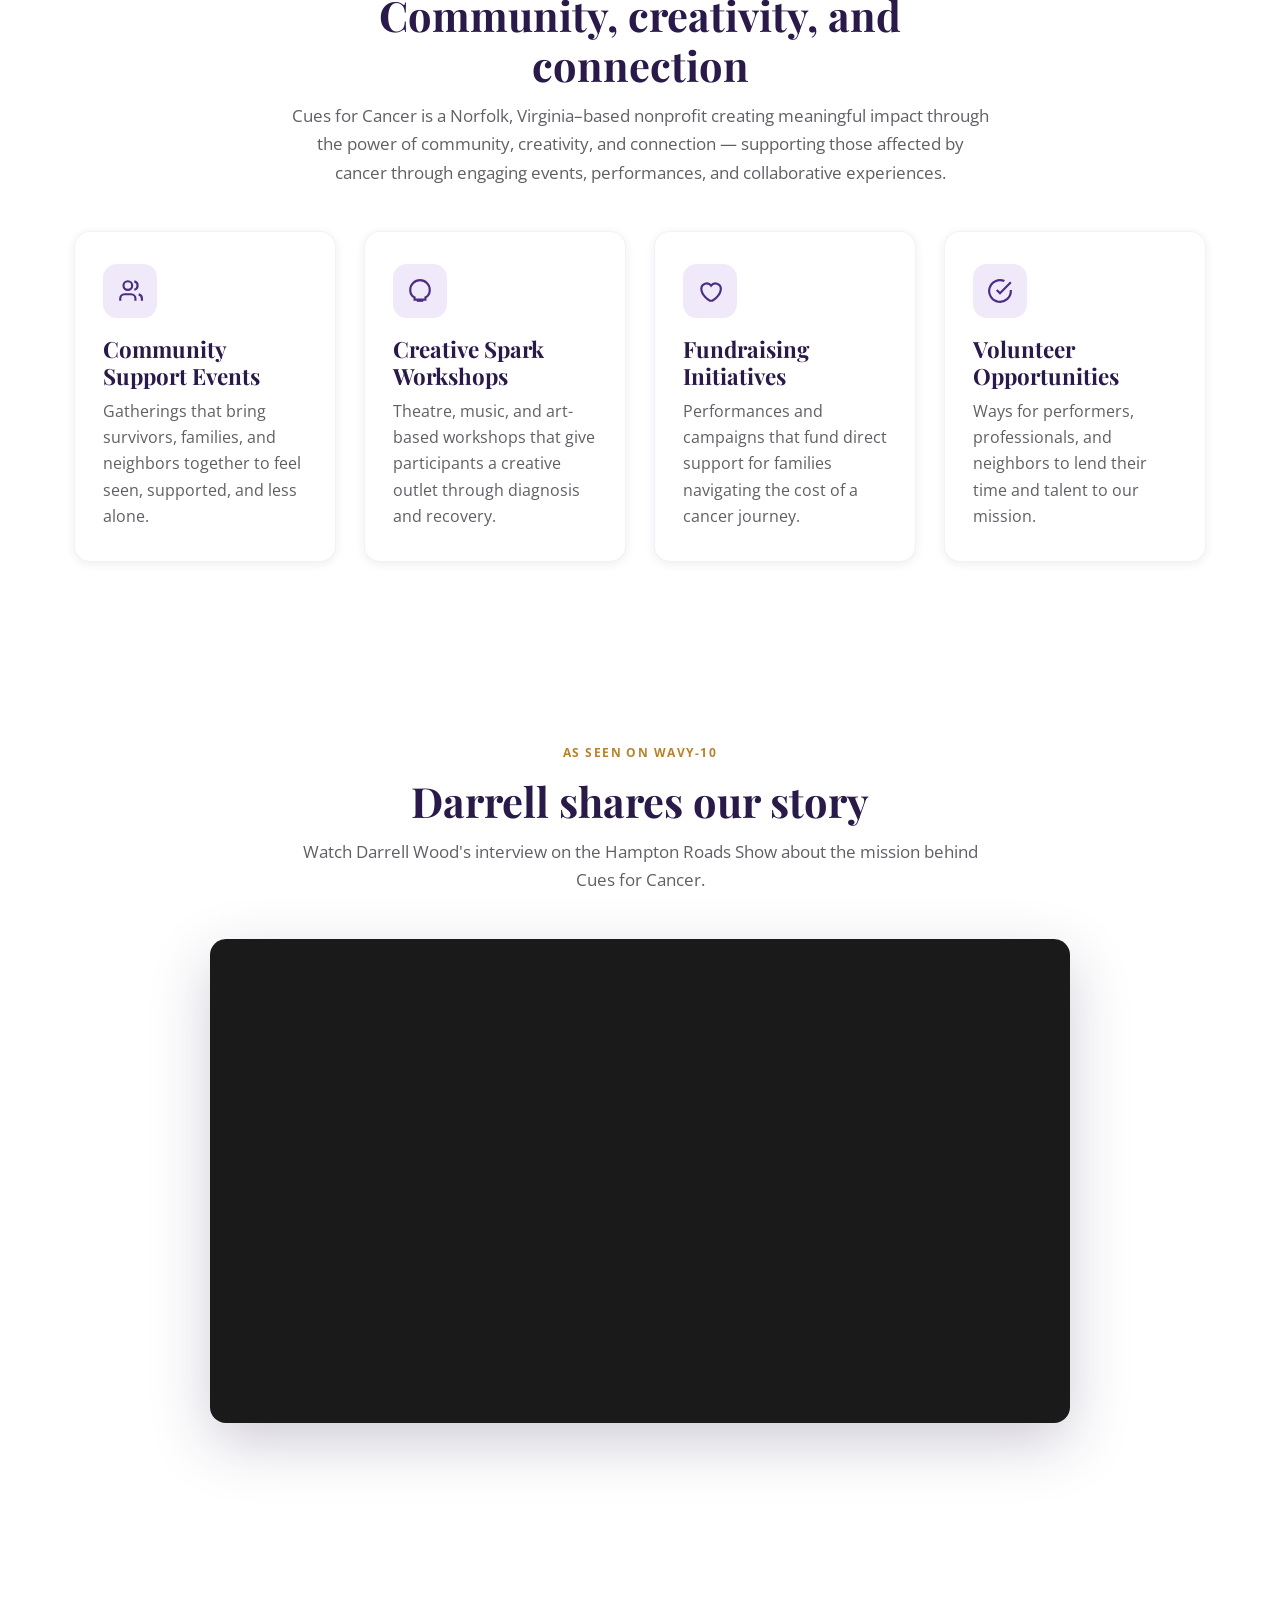
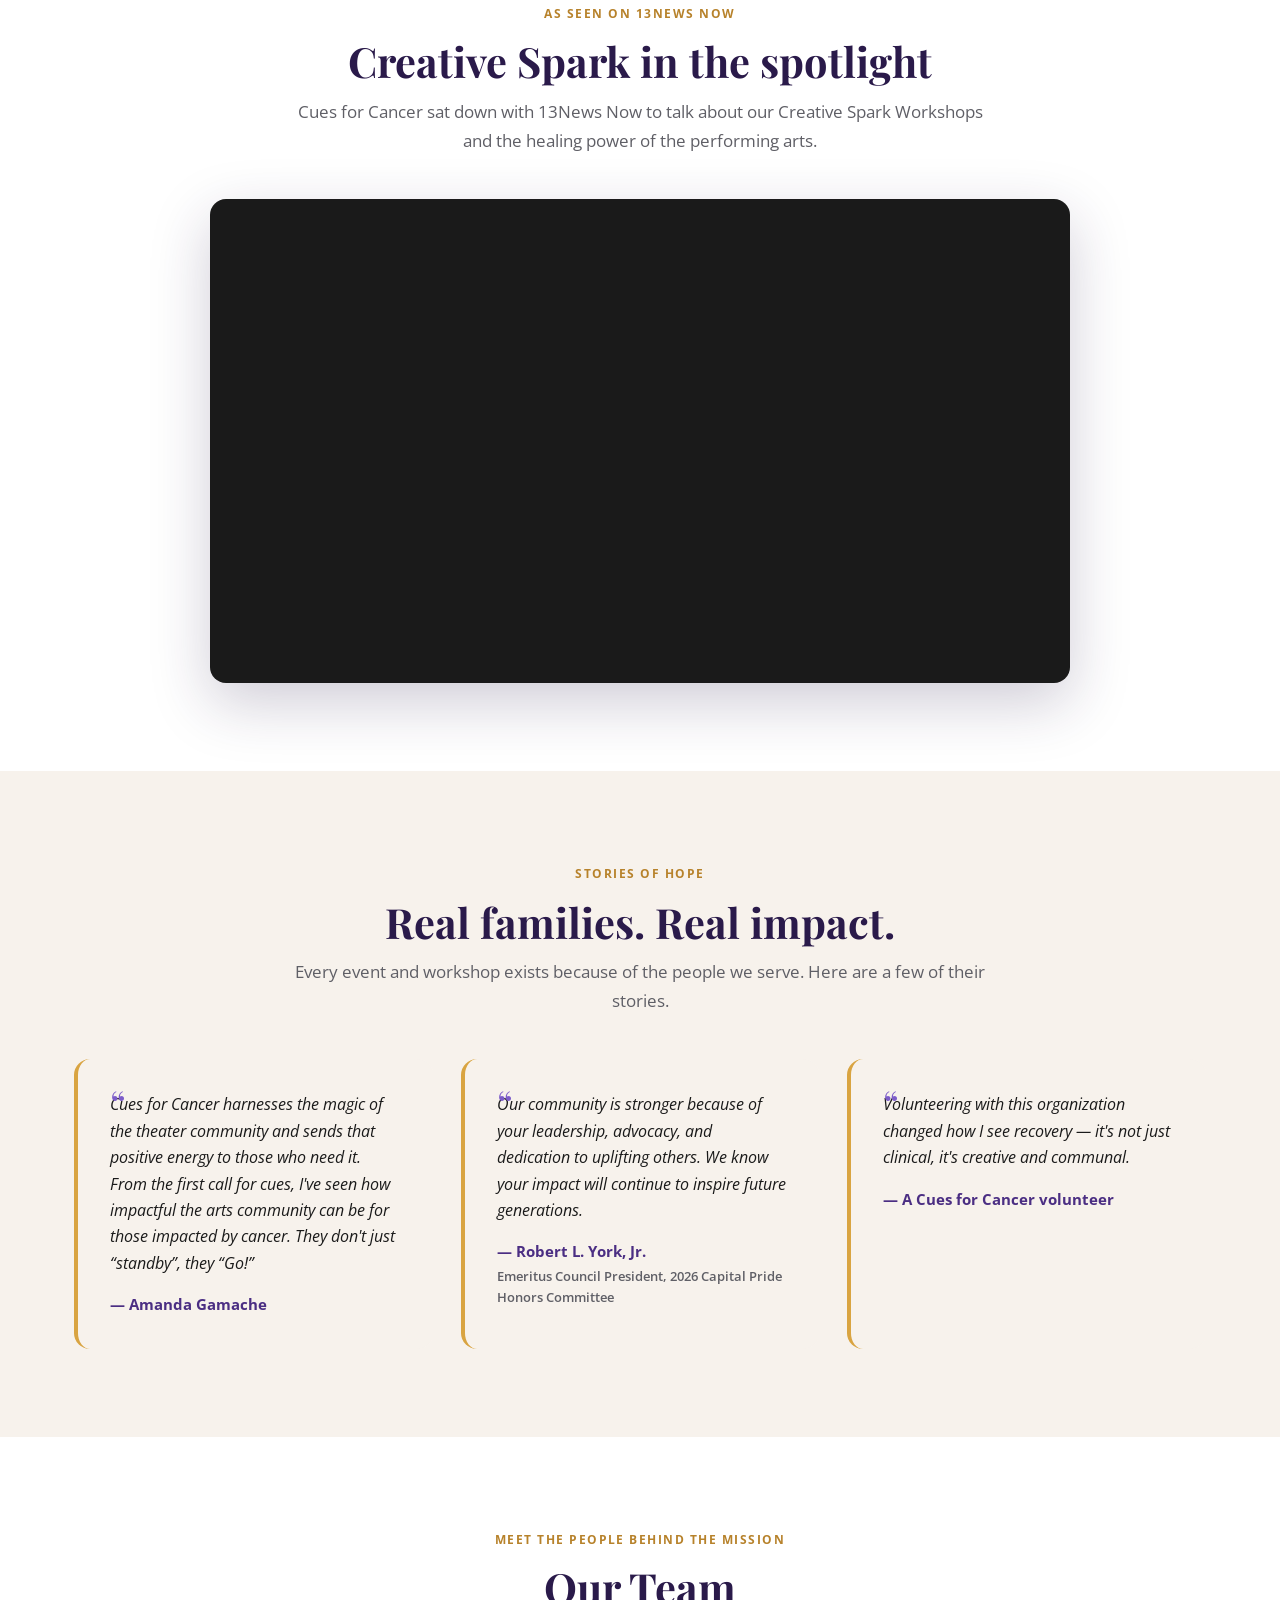
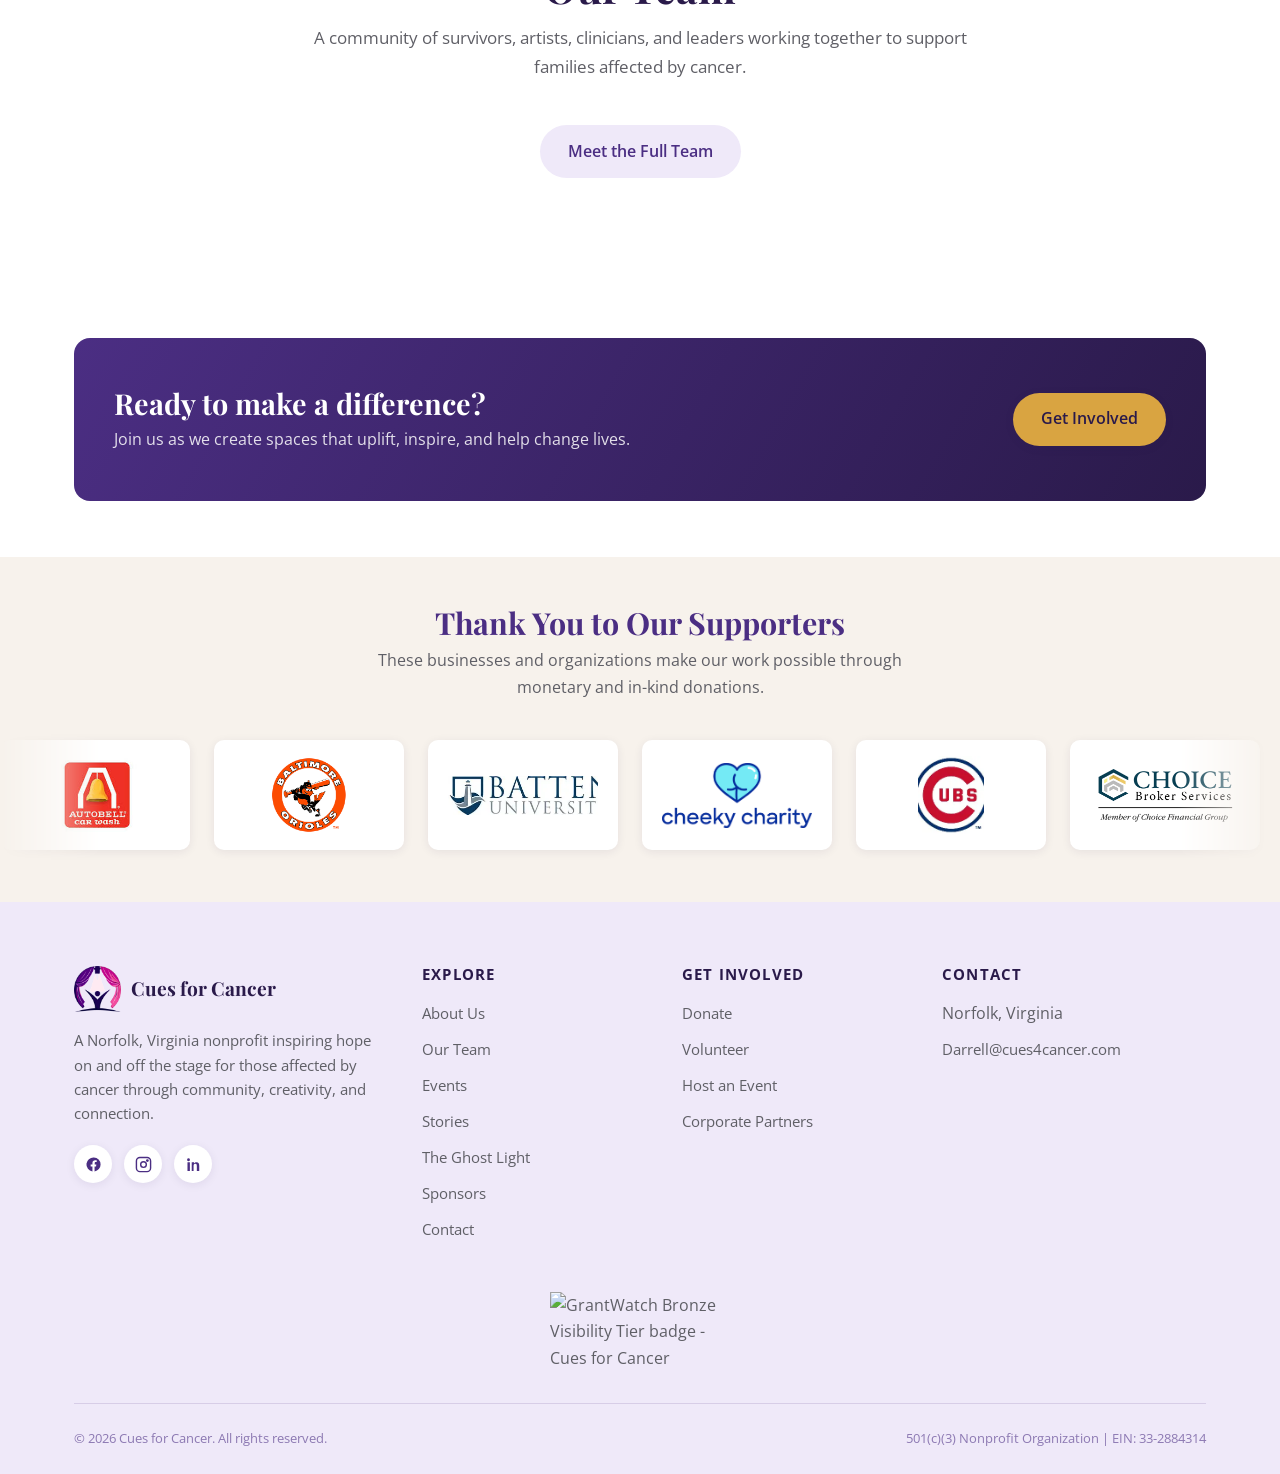
==== commit dd1c69b9: "Trim page weight for Ad Grants performance review - Merge the two separate gtag.js script loads into" ====
--- a/index.html
+++ b/index.html
@@ -19,14 +19,6 @@
   gtag('js', new Date());
 
   gtag('config', 'G-JGRPEL0VJJ');
-</script>
-<!-- Google tag (gtag.js) -->
-<script async src="https://www.googletagmanager.com/gtag/js?id=G-9RHV6214GD"></script>
-<script>
-  window.dataLayer = window.dataLayer || [];
-  function gtag(){dataLayer.push(arguments);}
-  gtag('js', new Date());
-
   gtag('config', 'G-9RHV6214GD');
 </script>
 </head>
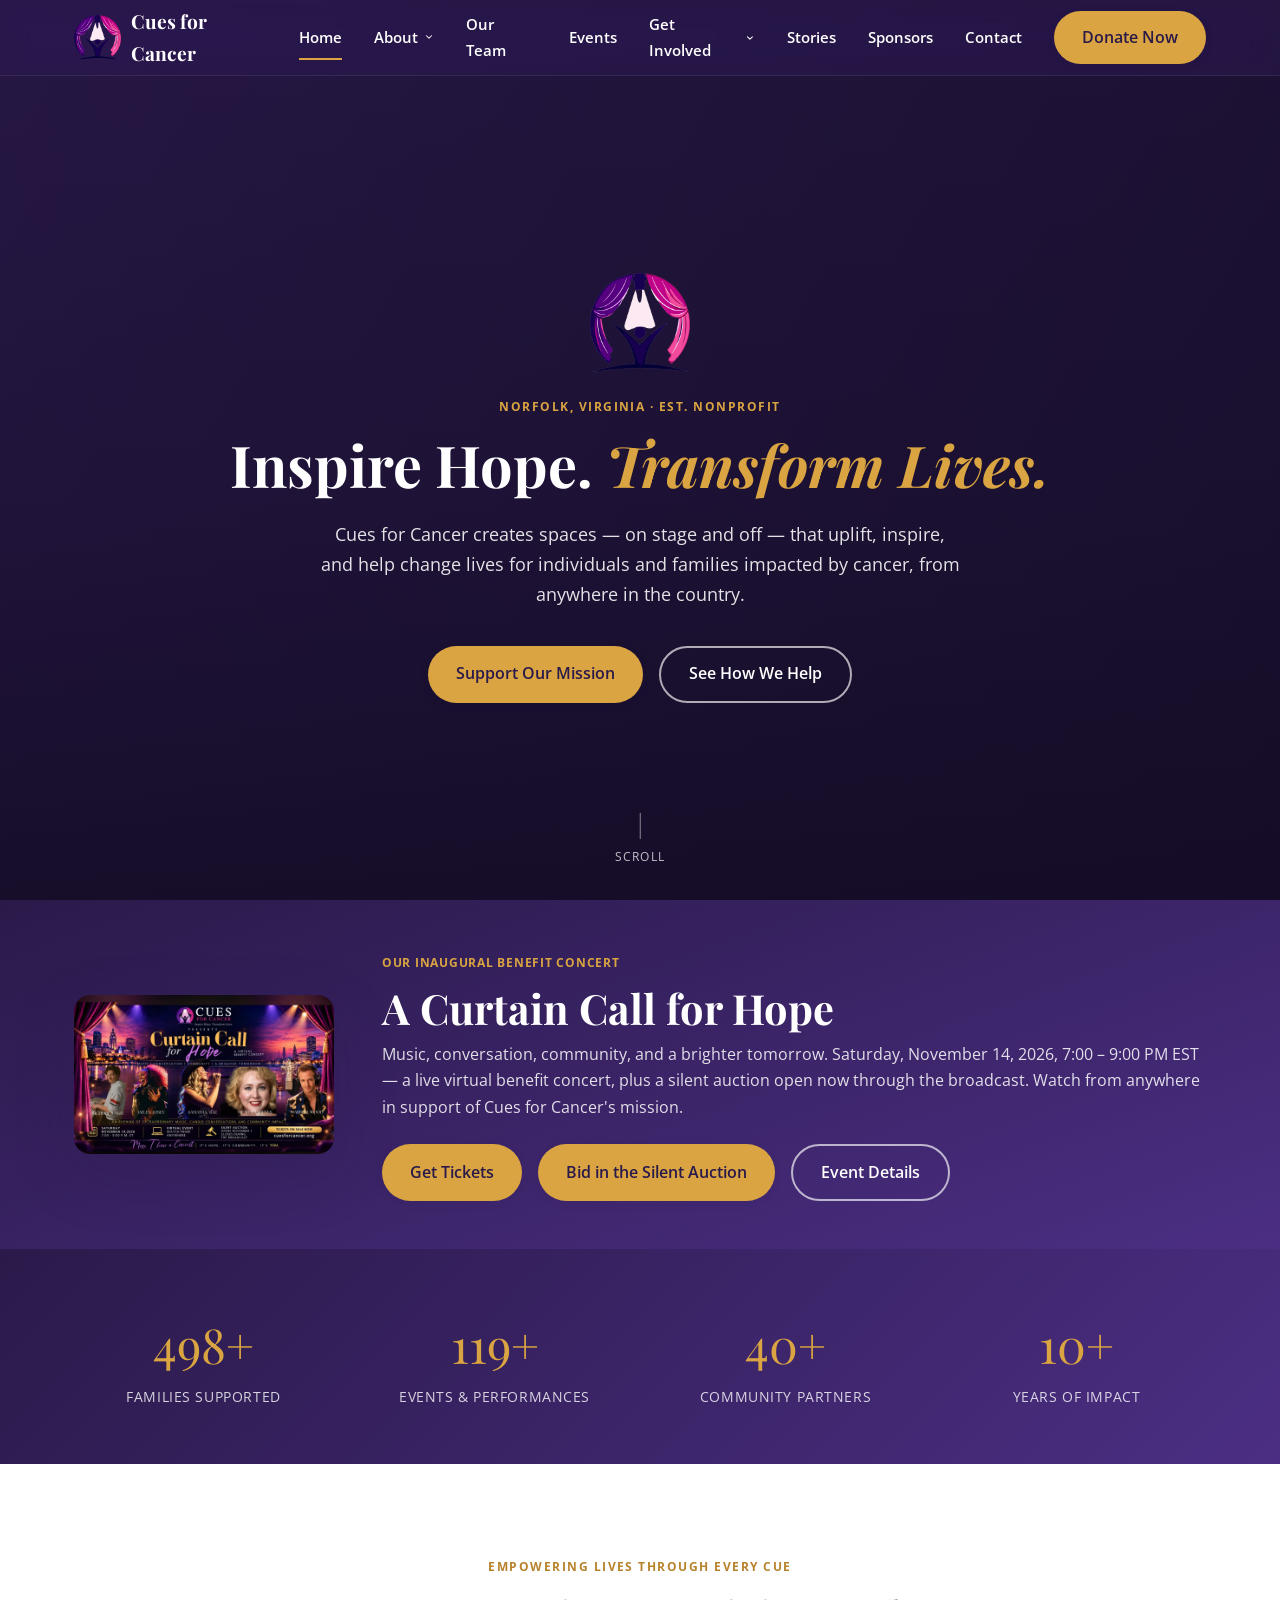
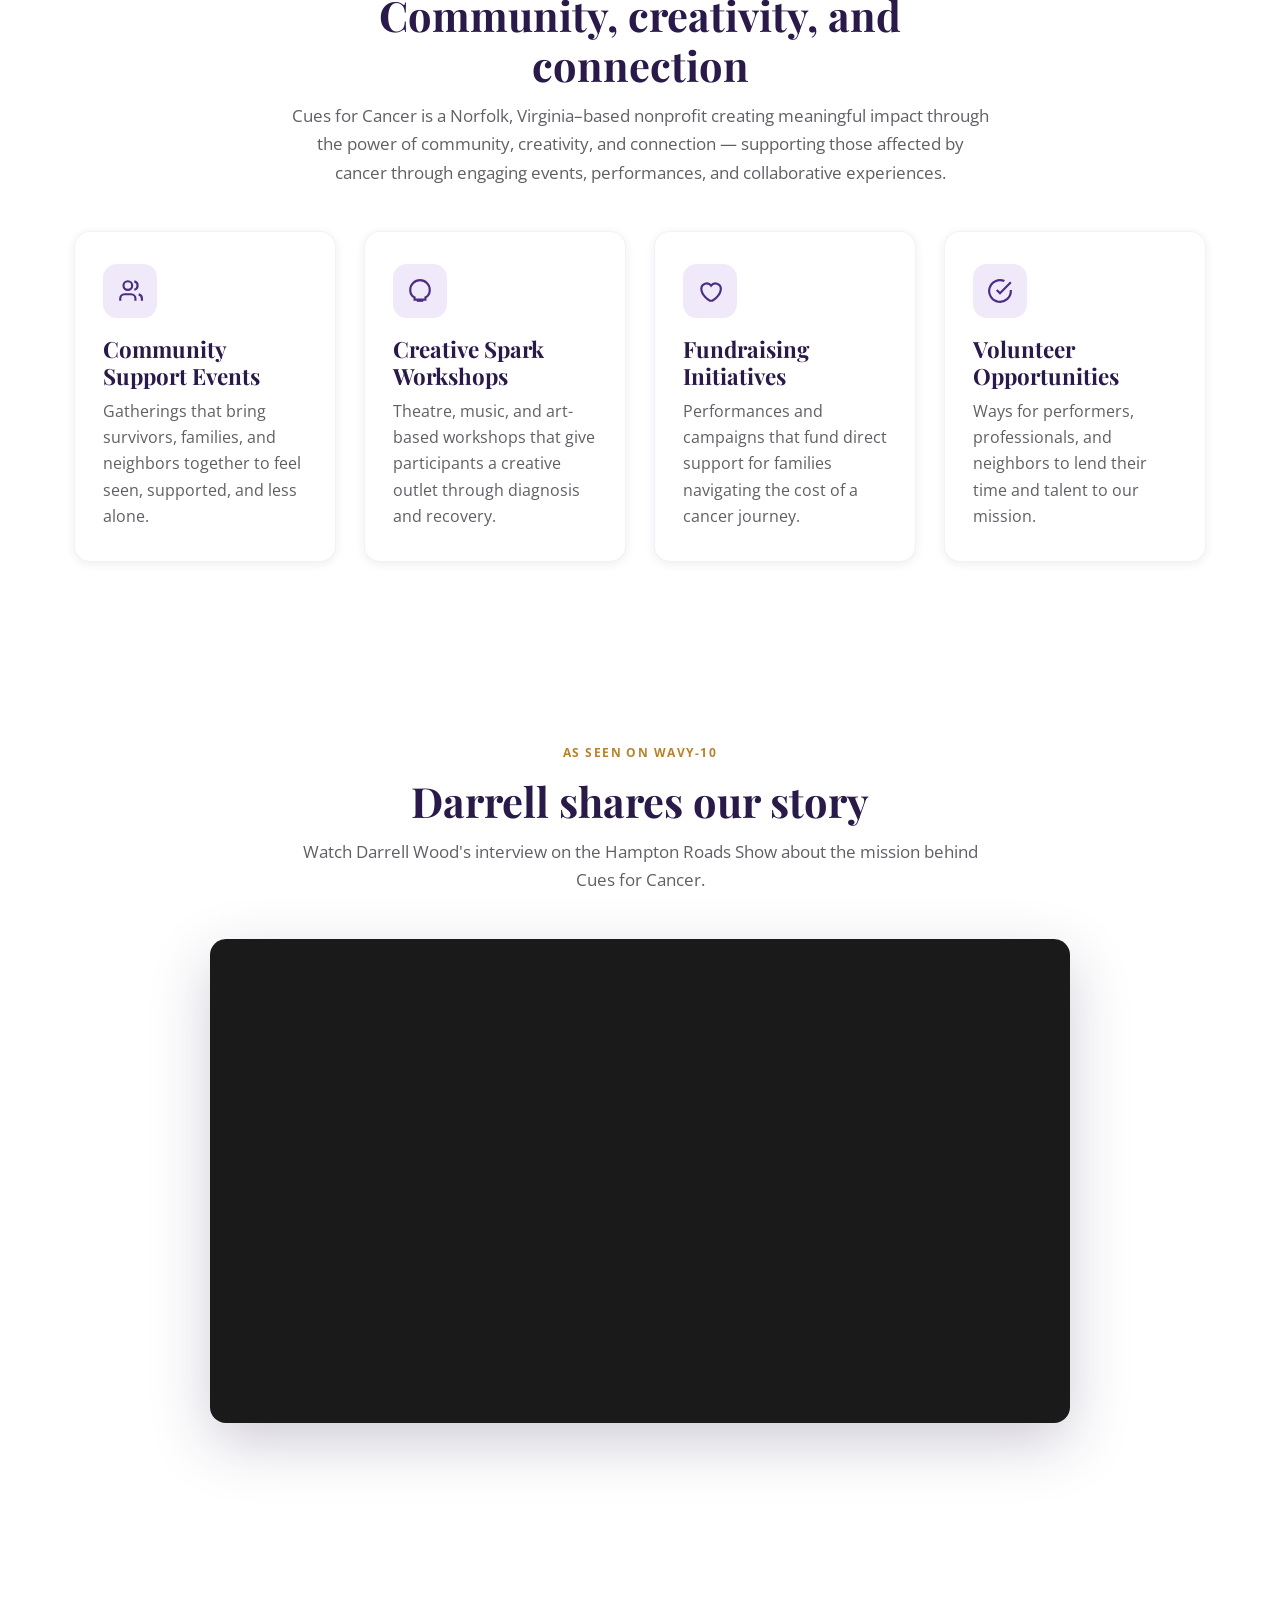
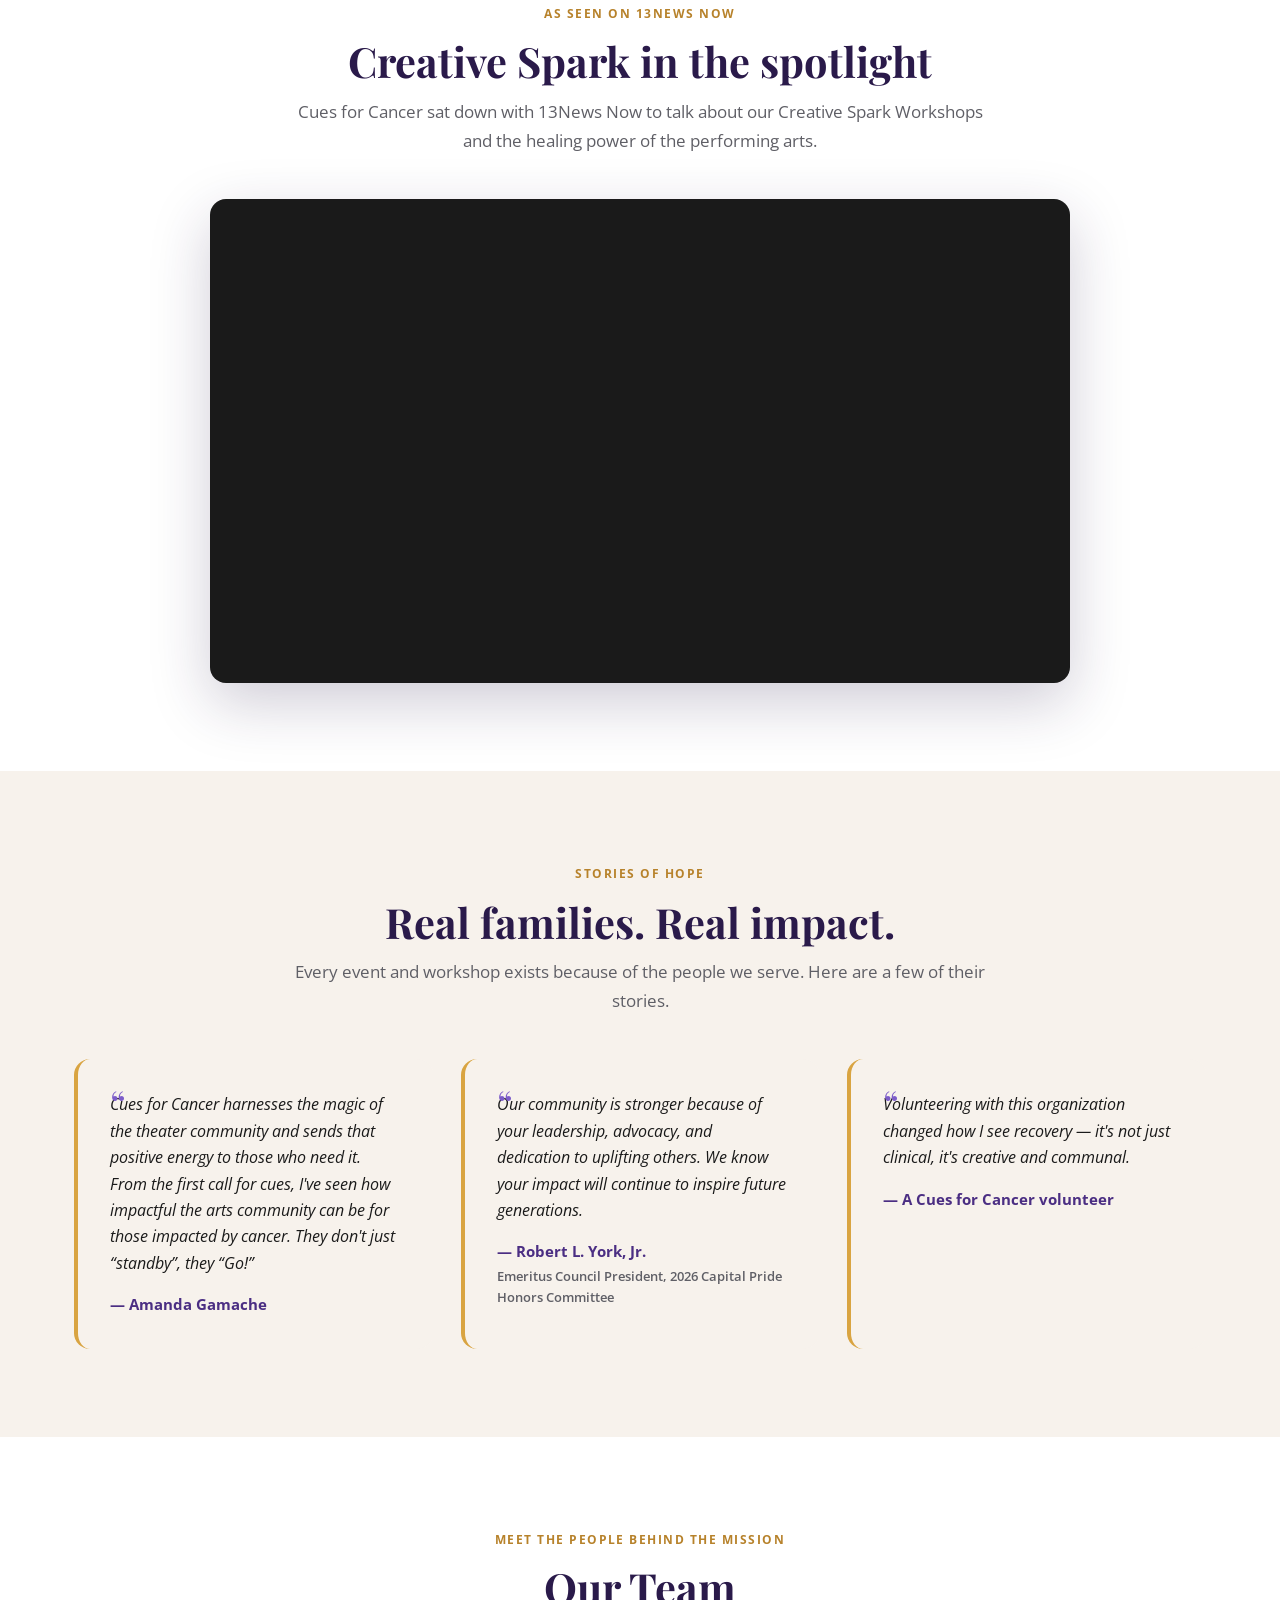
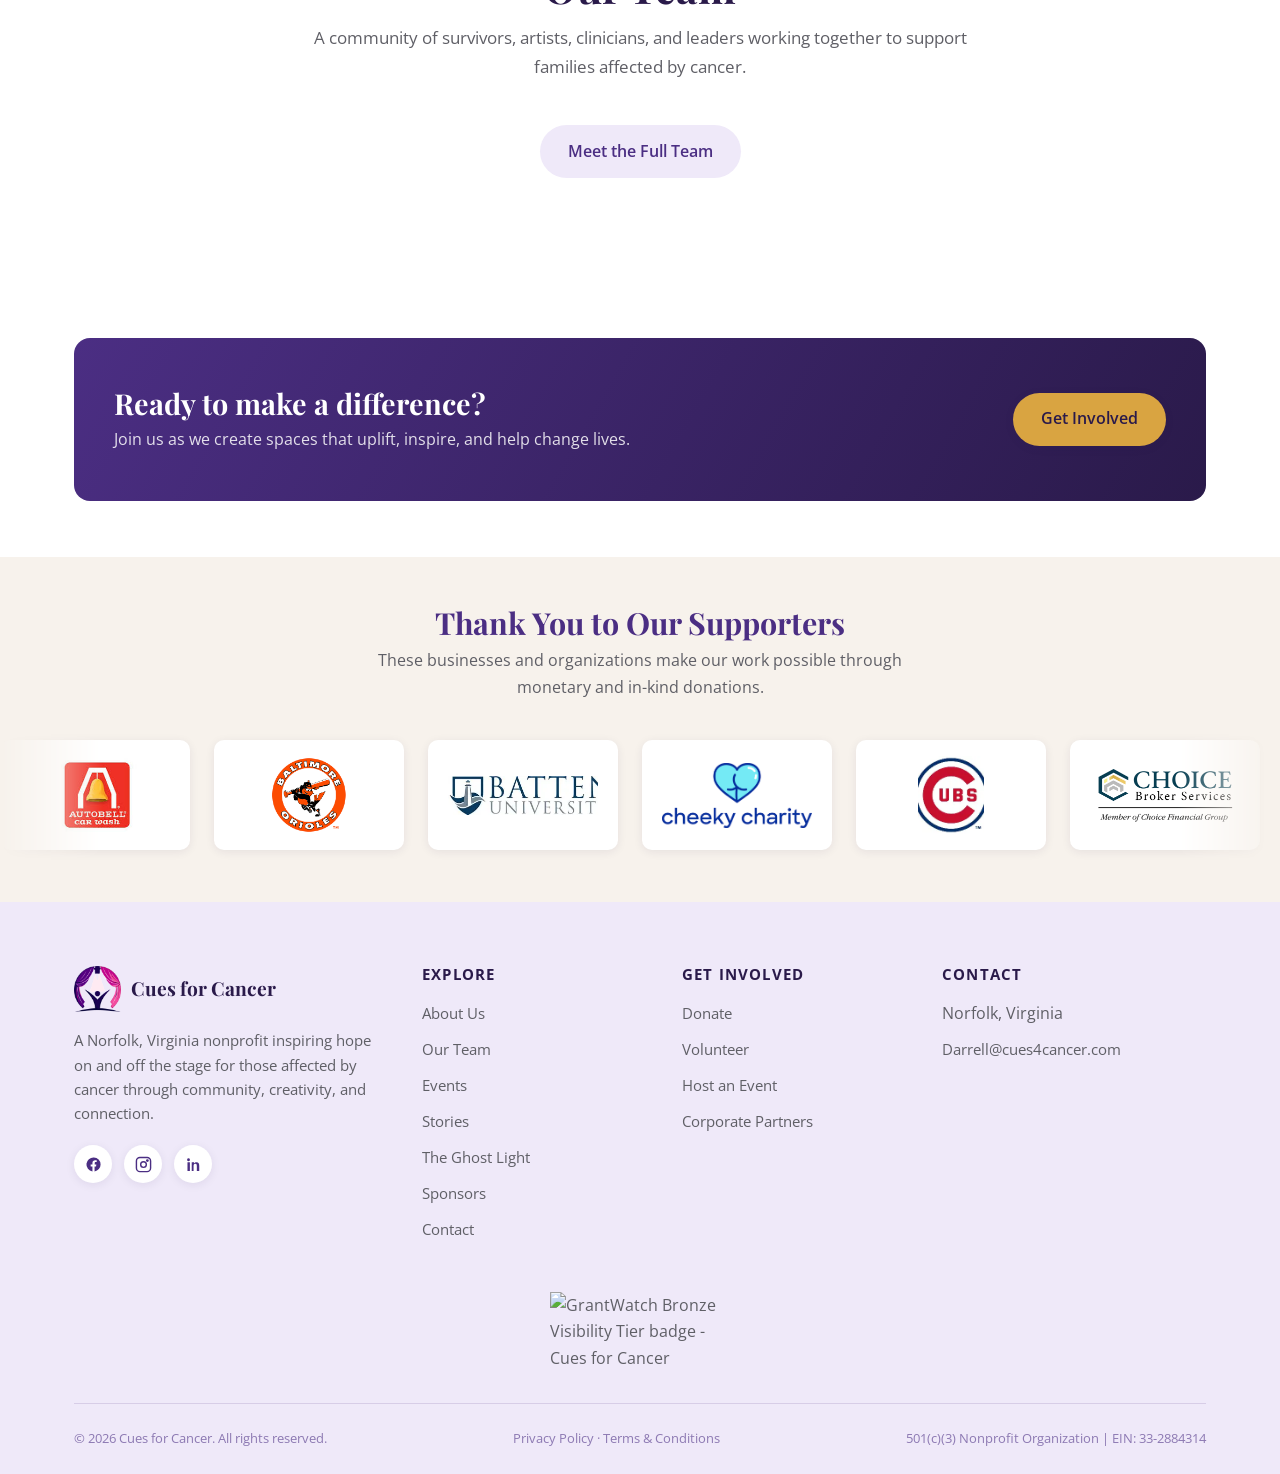
==== commit a709517f: "Add Privacy Policy and Terms and Conditions pages New dedicated pages at /privacy-policy and /terms-" ====
--- a/index.html
+++ b/index.html
@@ -329,6 +329,7 @@
     </div>
     <div class="footer-bottom">
       <span>&copy; 2026 Cues for Cancer. All rights reserved.</span>
+      <span><a href="privacy-policy.html">Privacy Policy</a> &middot; <a href="terms-and-conditions.html">Terms &amp; Conditions</a></span>
       <span>501(c)(3) Nonprofit Organization | EIN: 33-2884314</span>
     </div>
   </div>
--- a/style.css
+++ b/style.css
@@ -799,6 +799,8 @@
   font-size: .82rem;
   color: rgba(75,46,131,.6);
 }
+.footer-bottom a { transition: color .2s var(--ease); }
+.footer-bottom a:hover { color: var(--gold-dark); }
 
 /* ==========================================================================
    Reveal-on-scroll utility
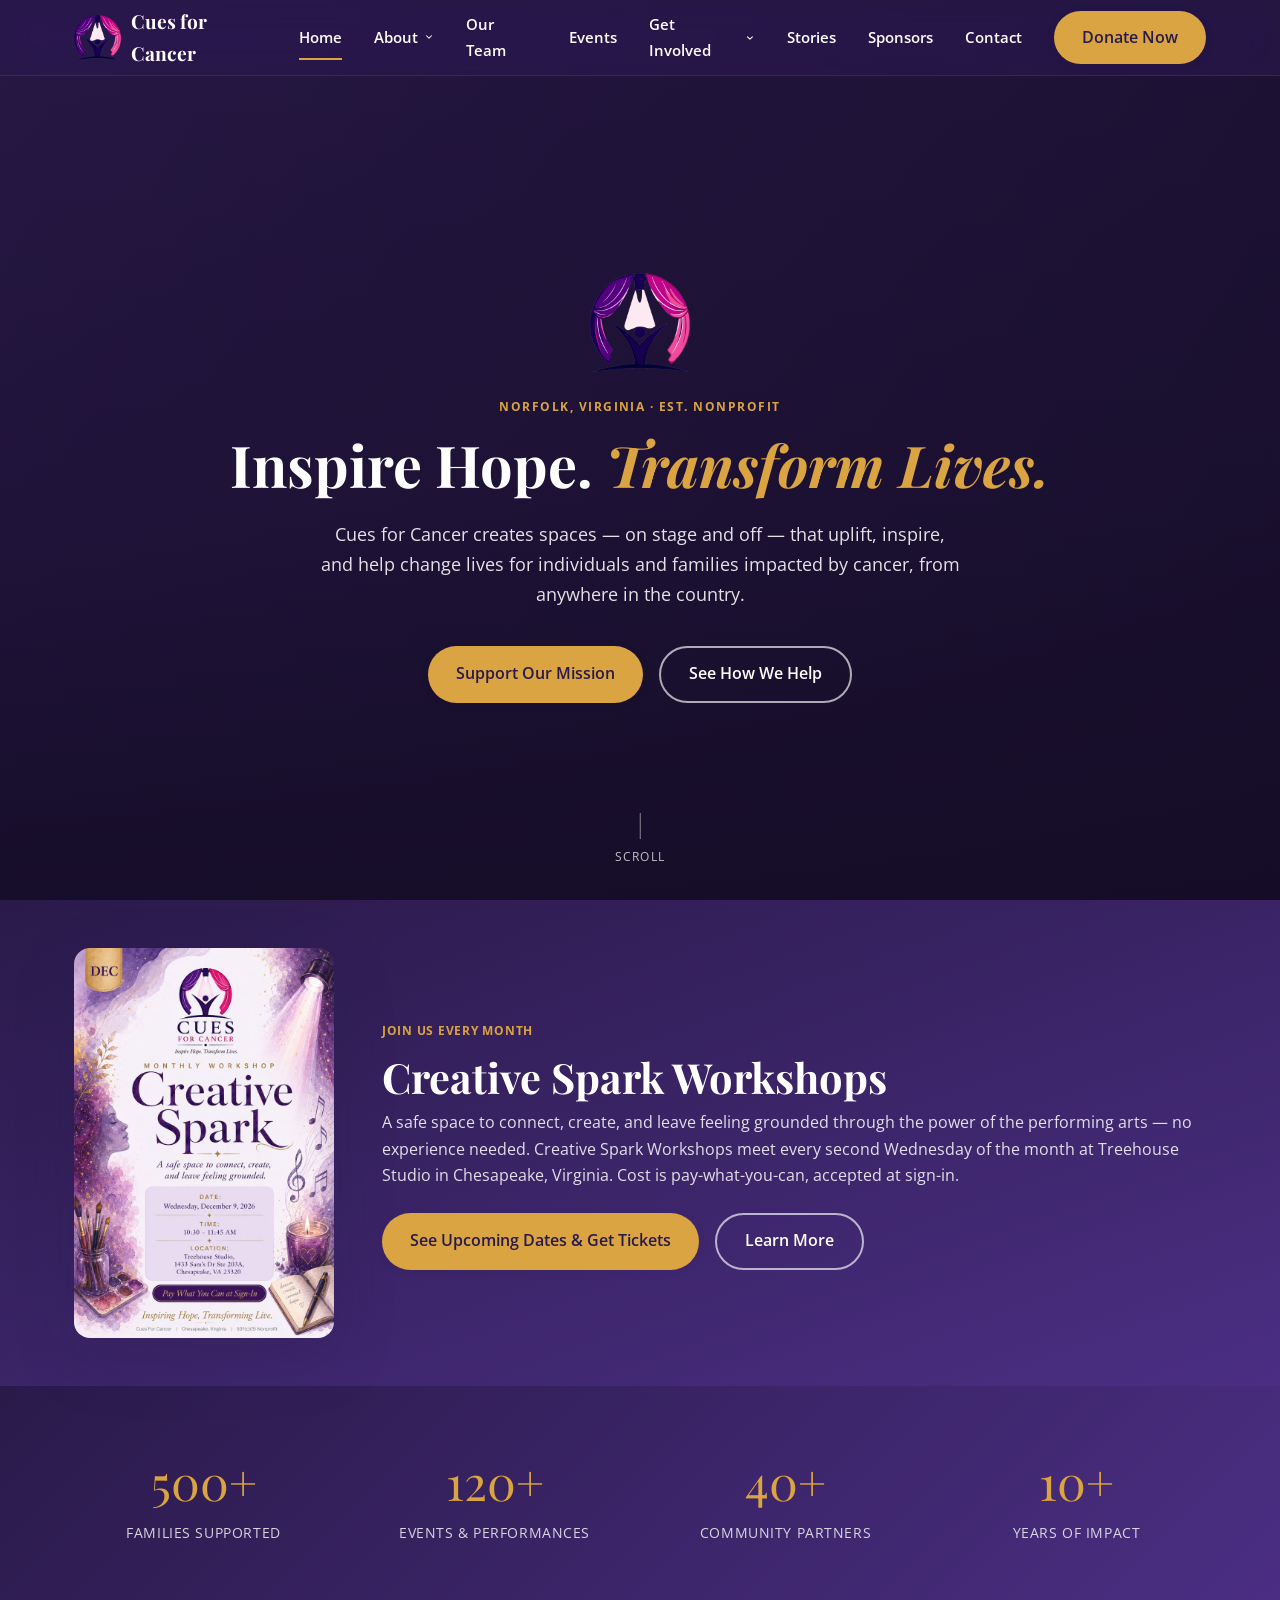
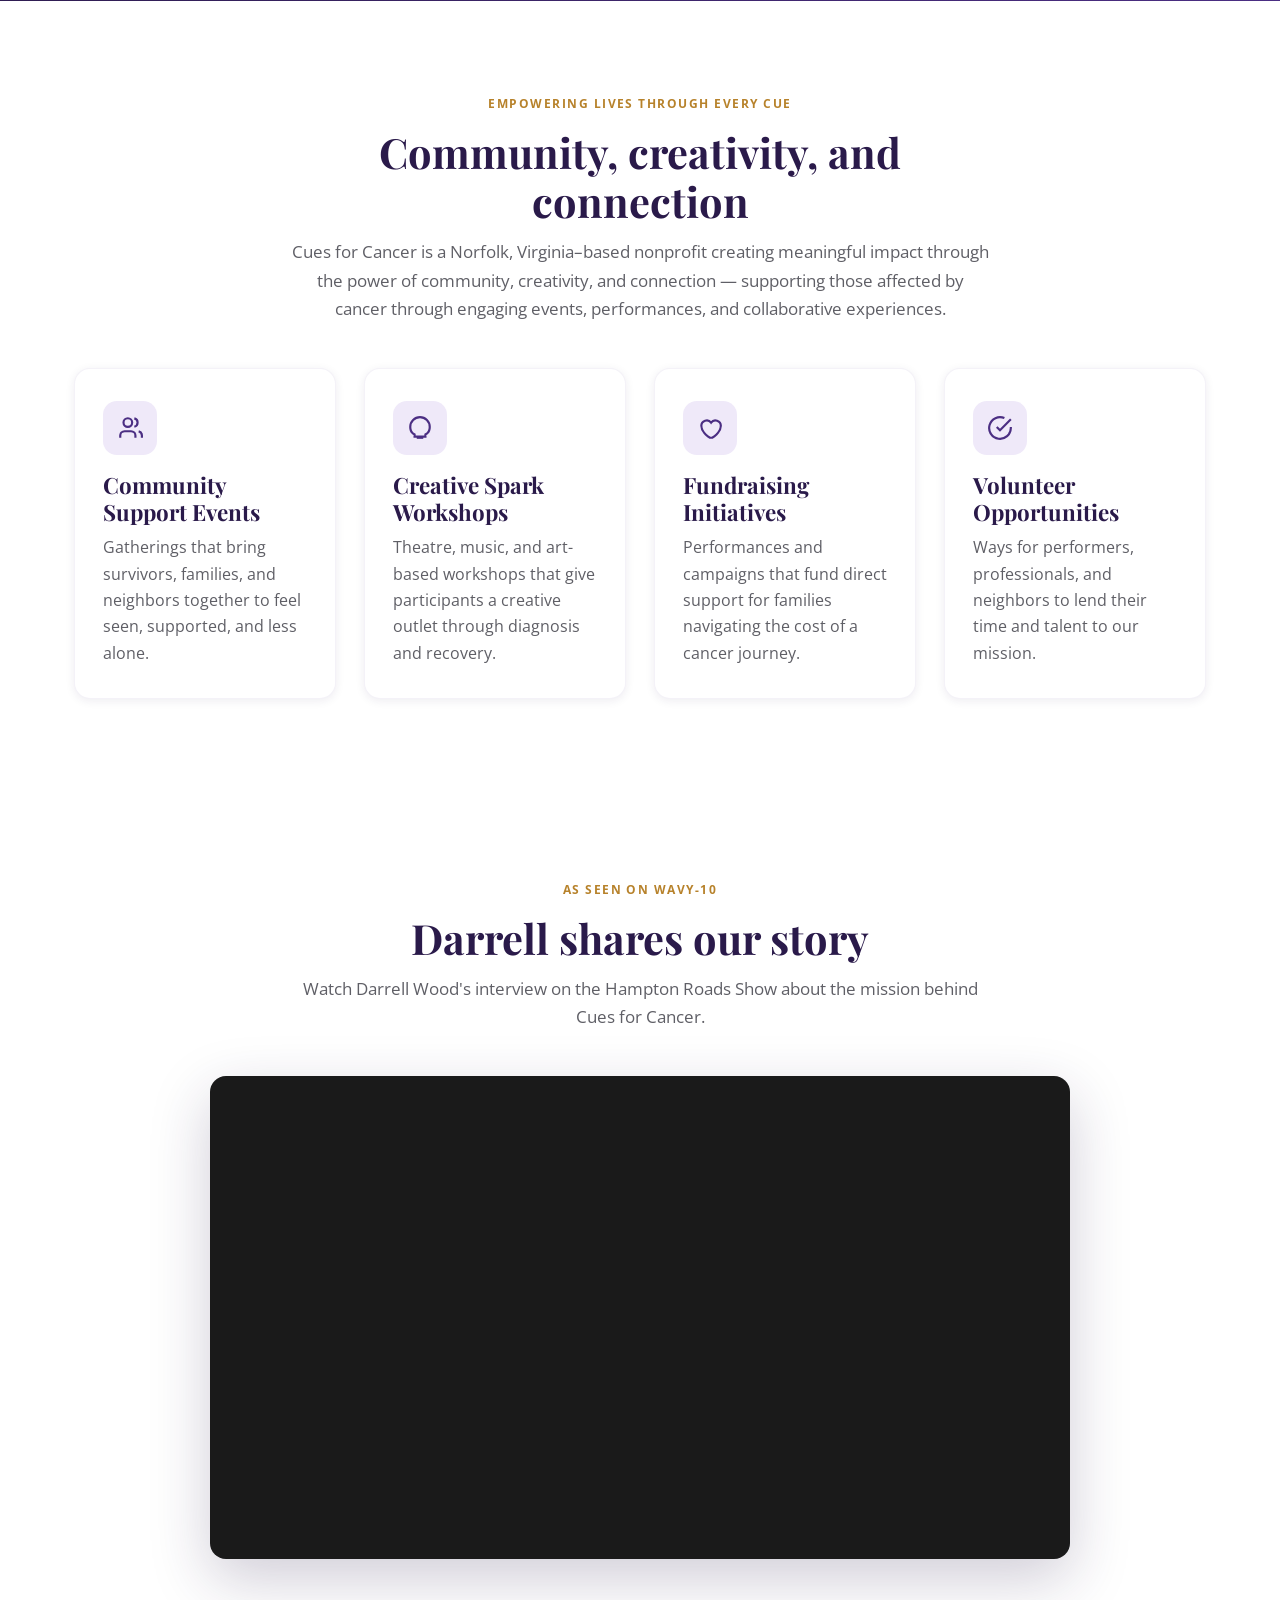
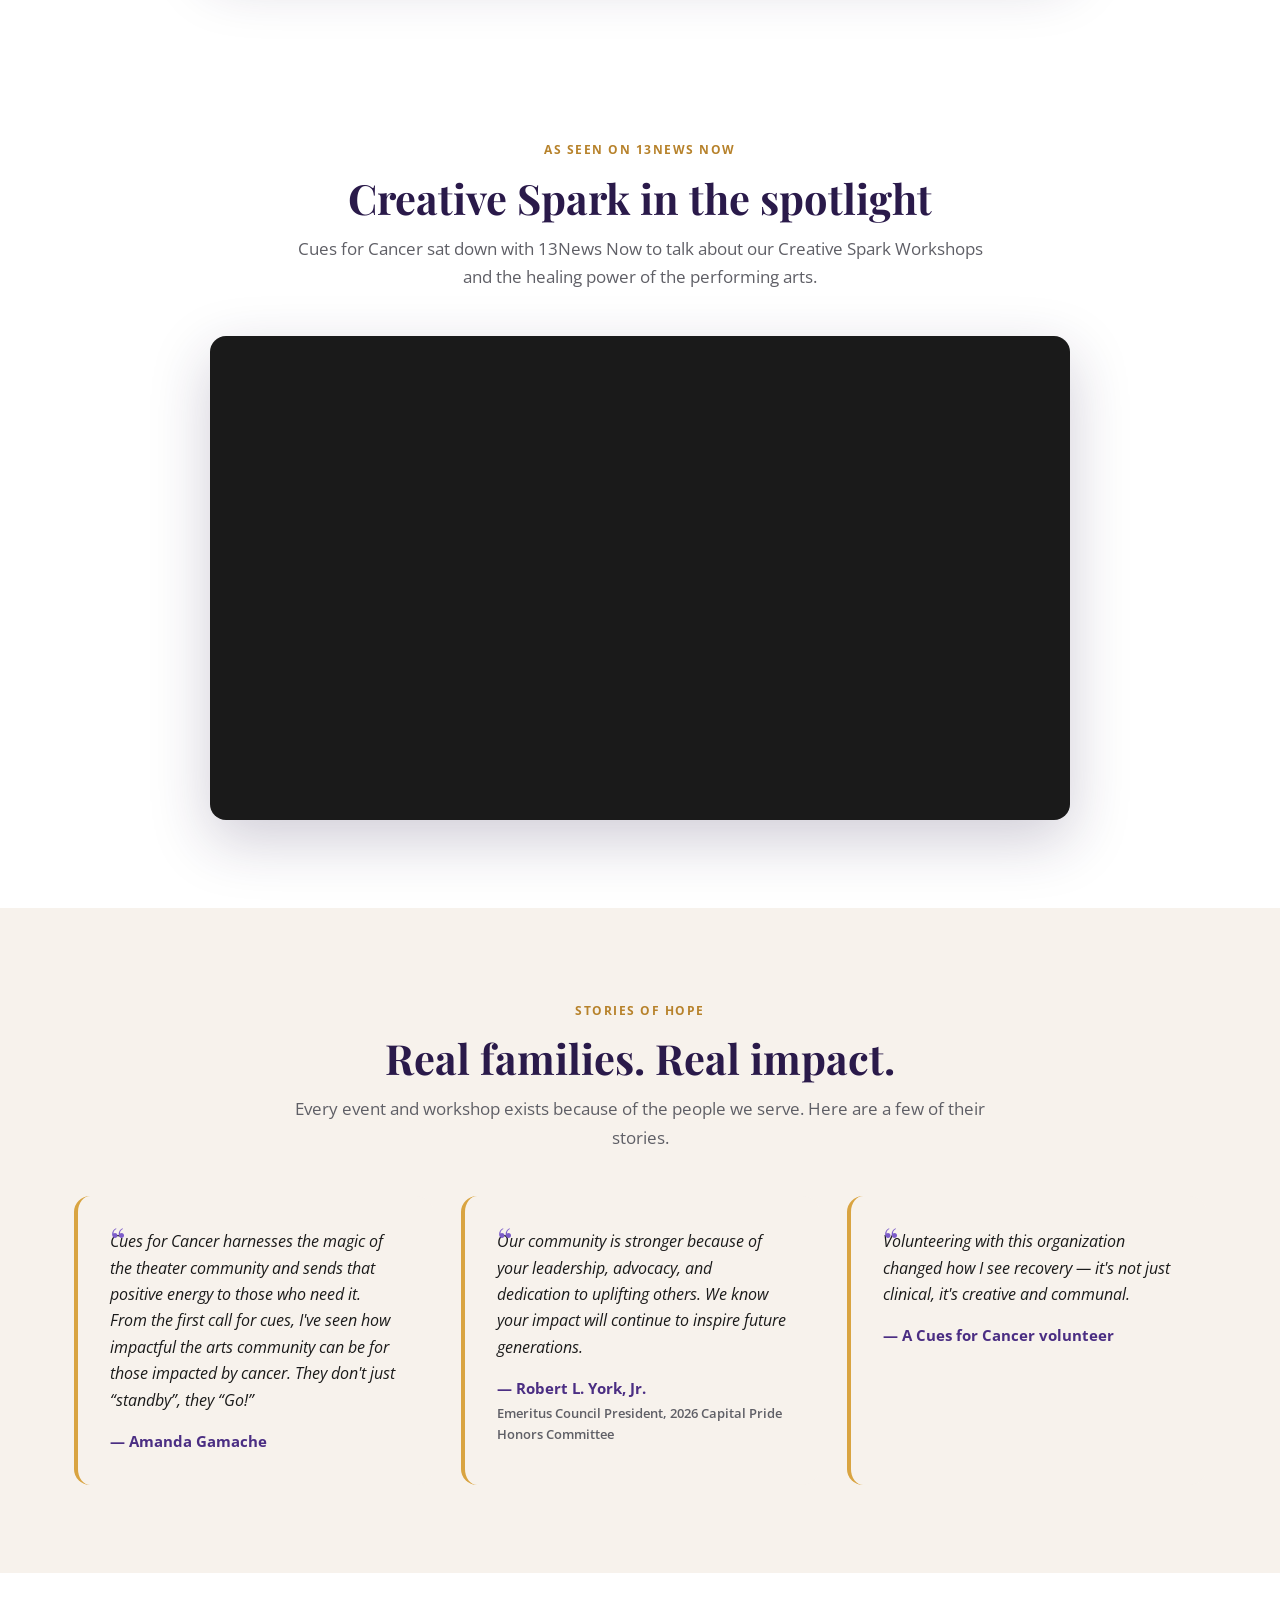
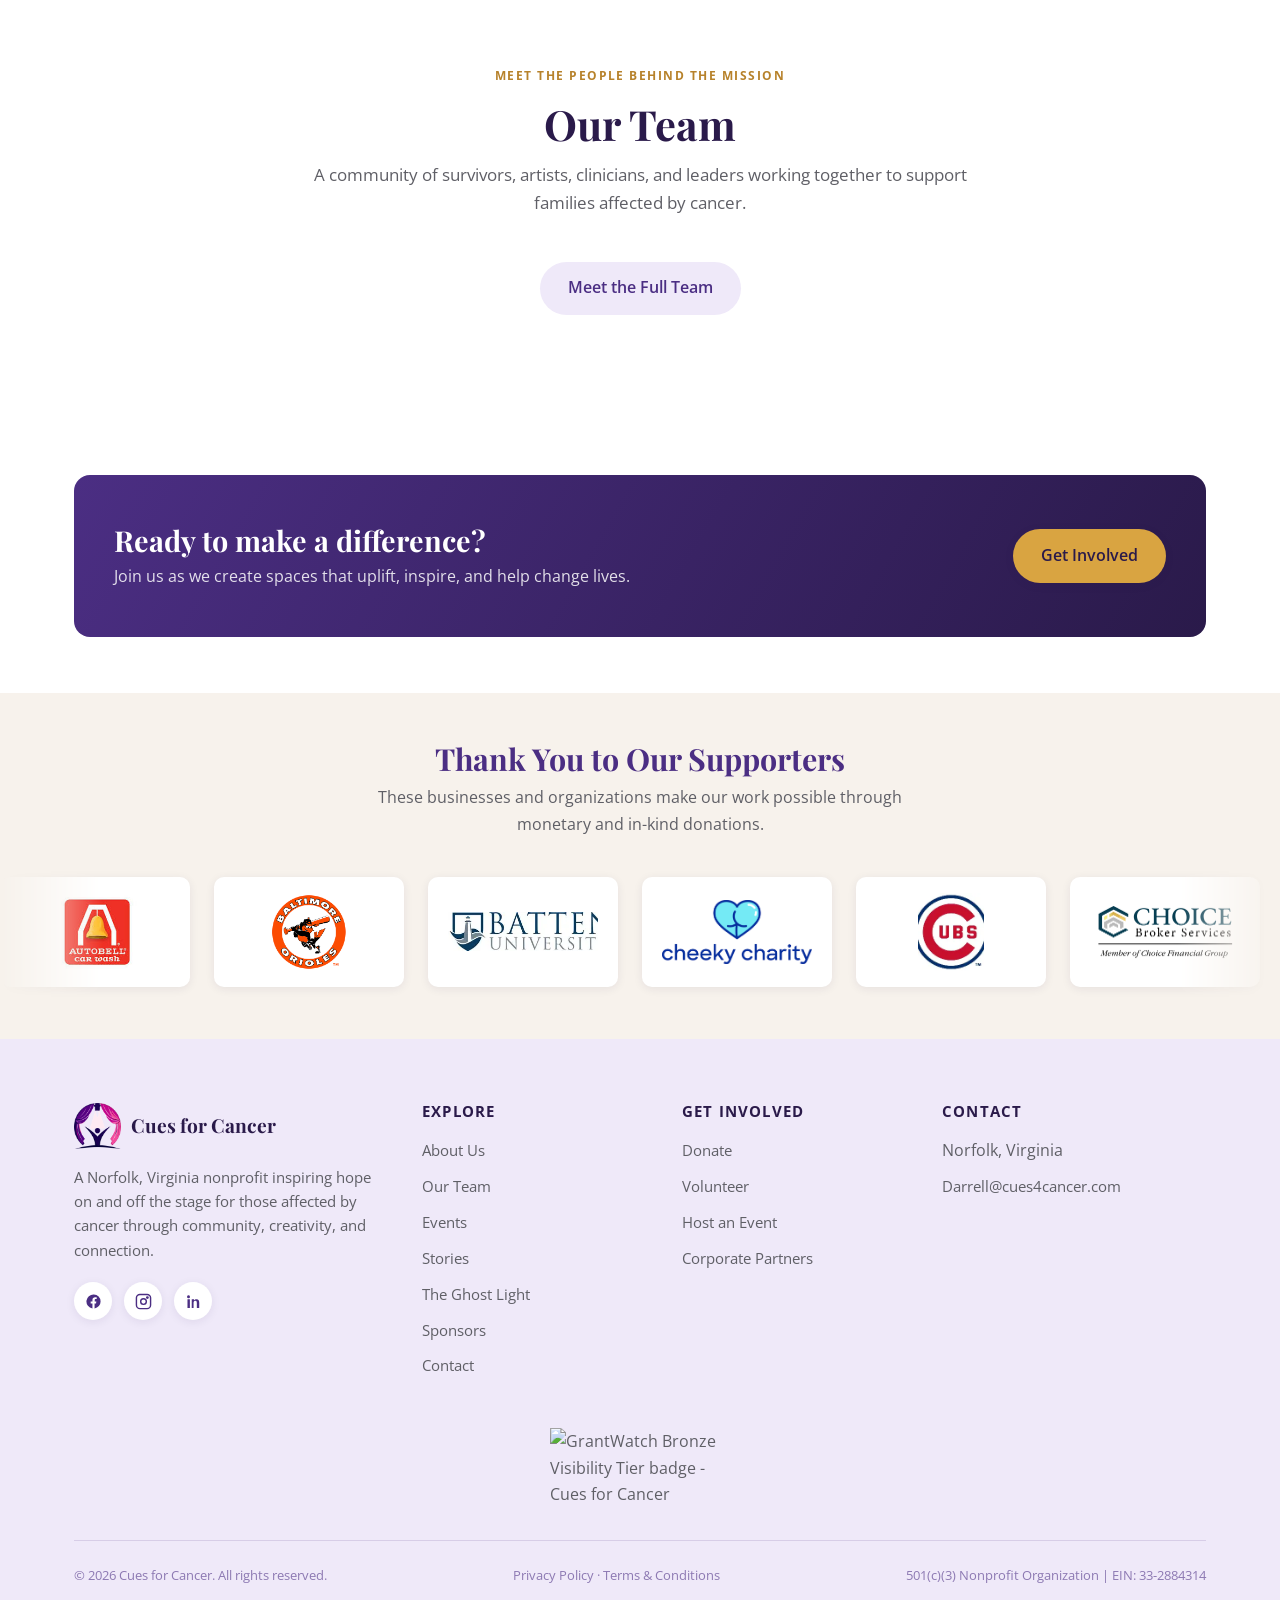
==== commit c728621a: "Replace concert spotlight with Creative Spark Workshops; add name fields to newsletter signup - Home" ====
--- a/index.html
+++ b/index.html
@@ -99,19 +99,18 @@
   </a>
 </section>
 
-<!-- ===== Featured event: A Curtain Call for Hope ===== -->
-<section class="event-spotlight" id="benefit-concert">
+<!-- ===== Featured program: Creative Spark Workshops ===== -->
+<section class="event-spotlight" id="creative-spark">
   <div class="container">
     <div class="event-spotlight-inner reveal">
-      <img src="curtain-call-for-hope-nov-2026.jpg" alt="A Curtain Call for Hope — Virtual Benefit Concert flyer" class="event-spotlight-img" />
+      <img src="creative-spark-dec-2026.jpg" alt="Creative Spark Workshop" class="event-spotlight-img" />
       <div class="event-spotlight-body">
-        <span class="event-spotlight-tag">Our Inaugural Benefit Concert</span>
-        <h2>A Curtain Call for Hope</h2>
-        <p class="event-spotlight-lede">Music, conversation, community, and a brighter tomorrow. Saturday, November 14, 2026, 7:00 – 9:00 PM EST — a live virtual benefit concert, plus a silent auction open now through the broadcast. Watch from anywhere in support of Cues for Cancer's mission.</p>
+        <span class="event-spotlight-tag">Join Us Every Month</span>
+        <h2>Creative Spark Workshops</h2>
+        <p class="event-spotlight-lede">A safe space to connect, create, and leave feeling grounded through the power of the performing arts — no experience needed. Creative Spark Workshops meet every second Wednesday of the month at Treehouse Studio in Chesapeake, Virginia. Cost is pay-what-you-can, accepted at sign-in.</p>
         <div class="event-spotlight-actions">
-          <a href="https://www.zeffy.com/en-US/ticketing/curtain-call-for-hope-virtual-benefit-concert" target="_blank" rel="noopener" class="btn btn-primary">Get Tickets</a>
-          <a href="https://www.zeffy.com/en-US/ticketing/cues-for-cancers-silent-auction-2" target="_blank" rel="noopener" class="btn btn-primary">Bid in the Silent Auction</a>
-          <a href="events.html" class="btn btn-outline">Event Details</a>
+          <a href="events.html" class="btn btn-primary">See Upcoming Dates &amp; Get Tickets</a>
+          <a href="about.html#programs" class="btn btn-outline">Learn More</a>
         </div>
       </div>
     </div>
@@ -347,7 +346,11 @@
     <h3 id="popup-title">Stay in the loop</h3>
     <p style="margin:.5rem 0 1.25rem;">Join our mailing list for stories, upcoming events, and ways to help.</p>
     <form id="popup-form">
-      <input type="email" id="popup-email" placeholder="Enter your email" required />
+      <div class="field-row field-row--2">
+        <input type="text" id="popup-first-name" placeholder="First name" required autocomplete="given-name" />
+        <input type="text" id="popup-last-name" placeholder="Last name" required autocomplete="family-name" />
+      </div>
+      <input type="email" id="popup-email" placeholder="Enter your email" required autocomplete="email" />
       <button type="submit" class="btn btn-primary btn-block">Subscribe</button>
     </form>
   </div>
